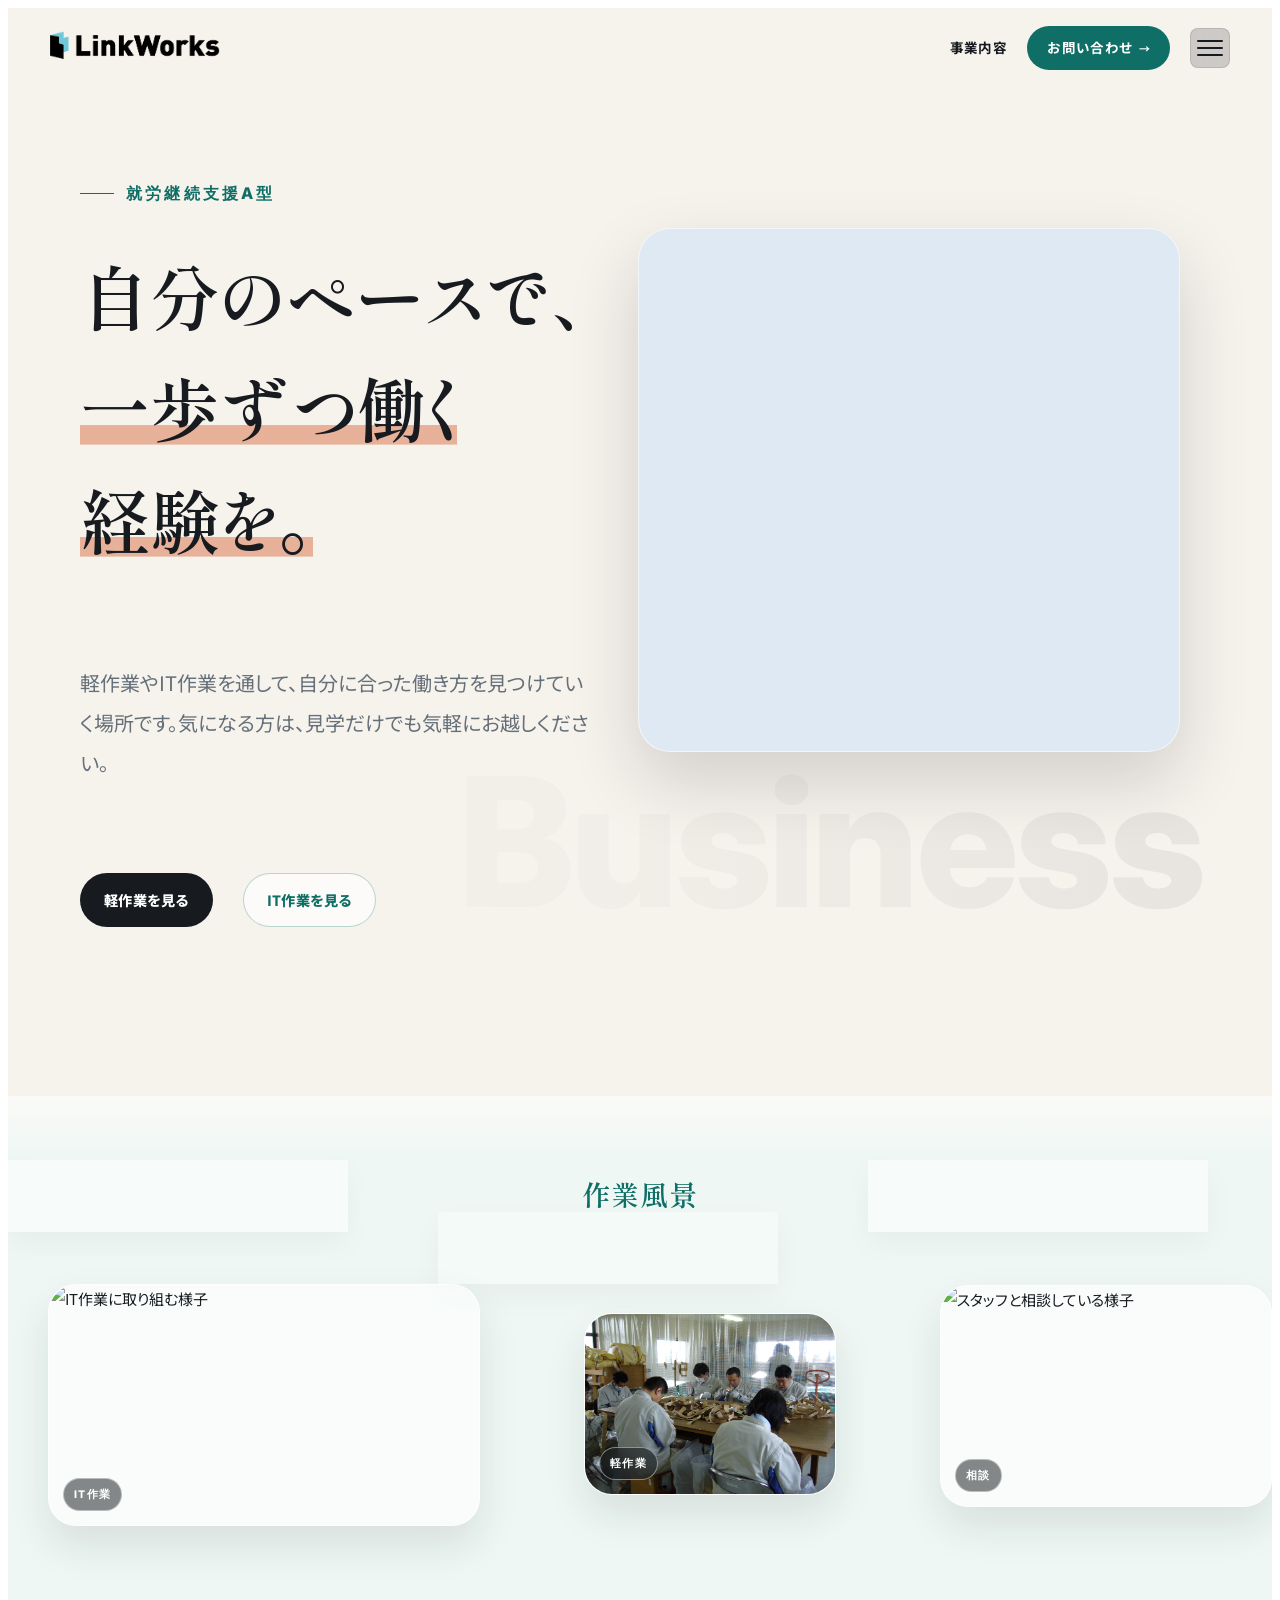
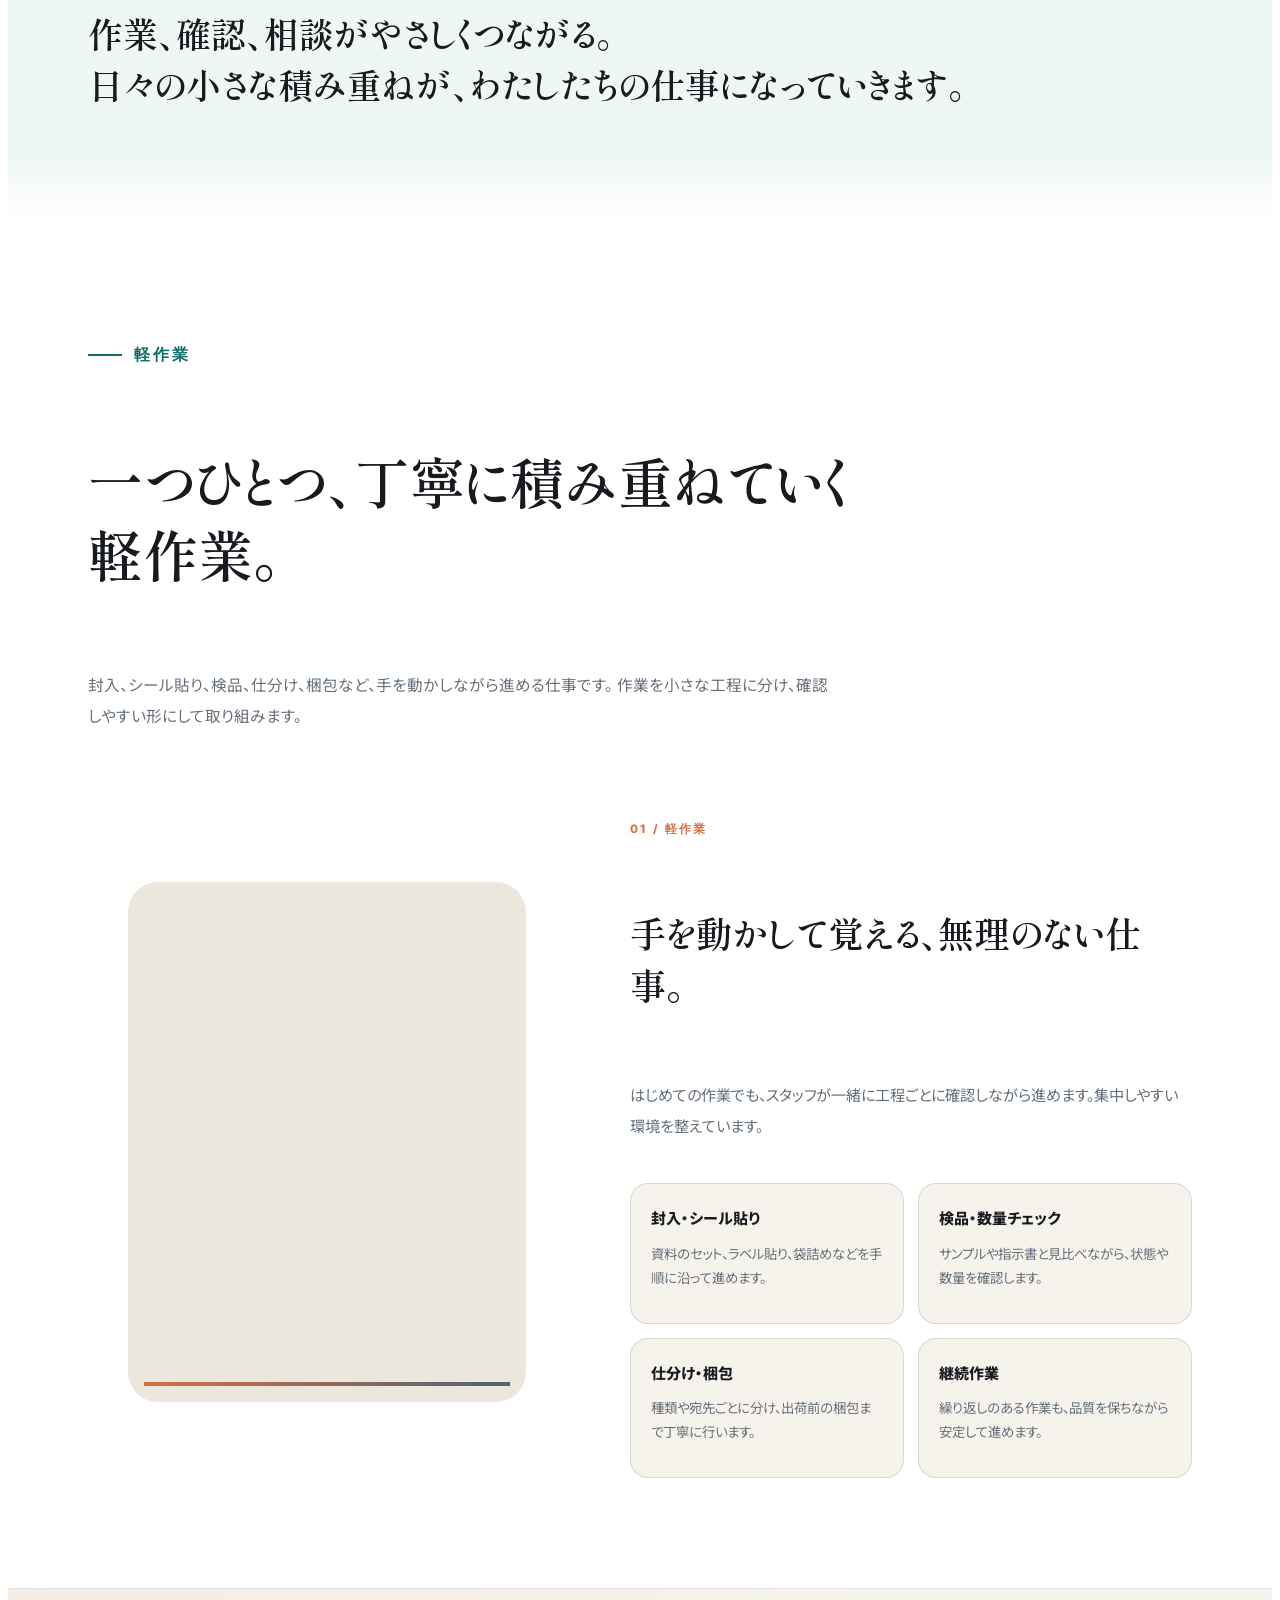
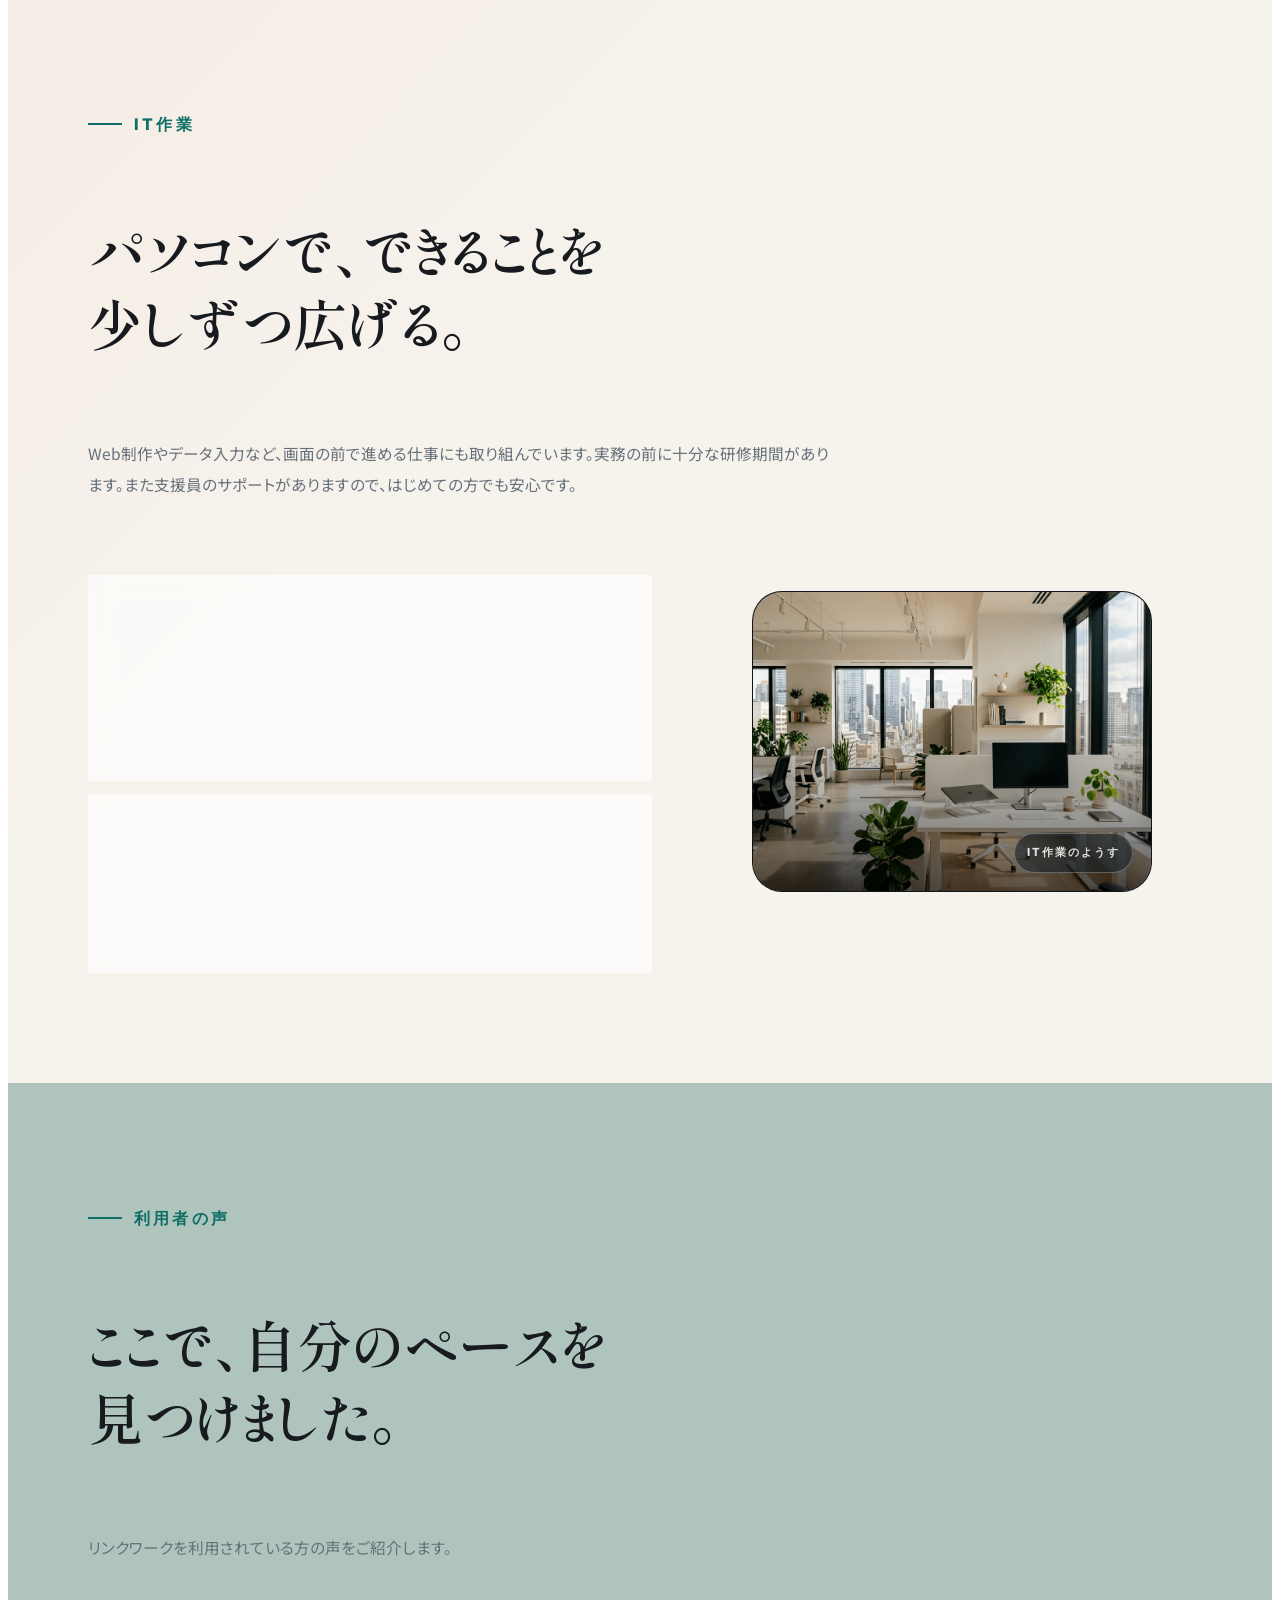
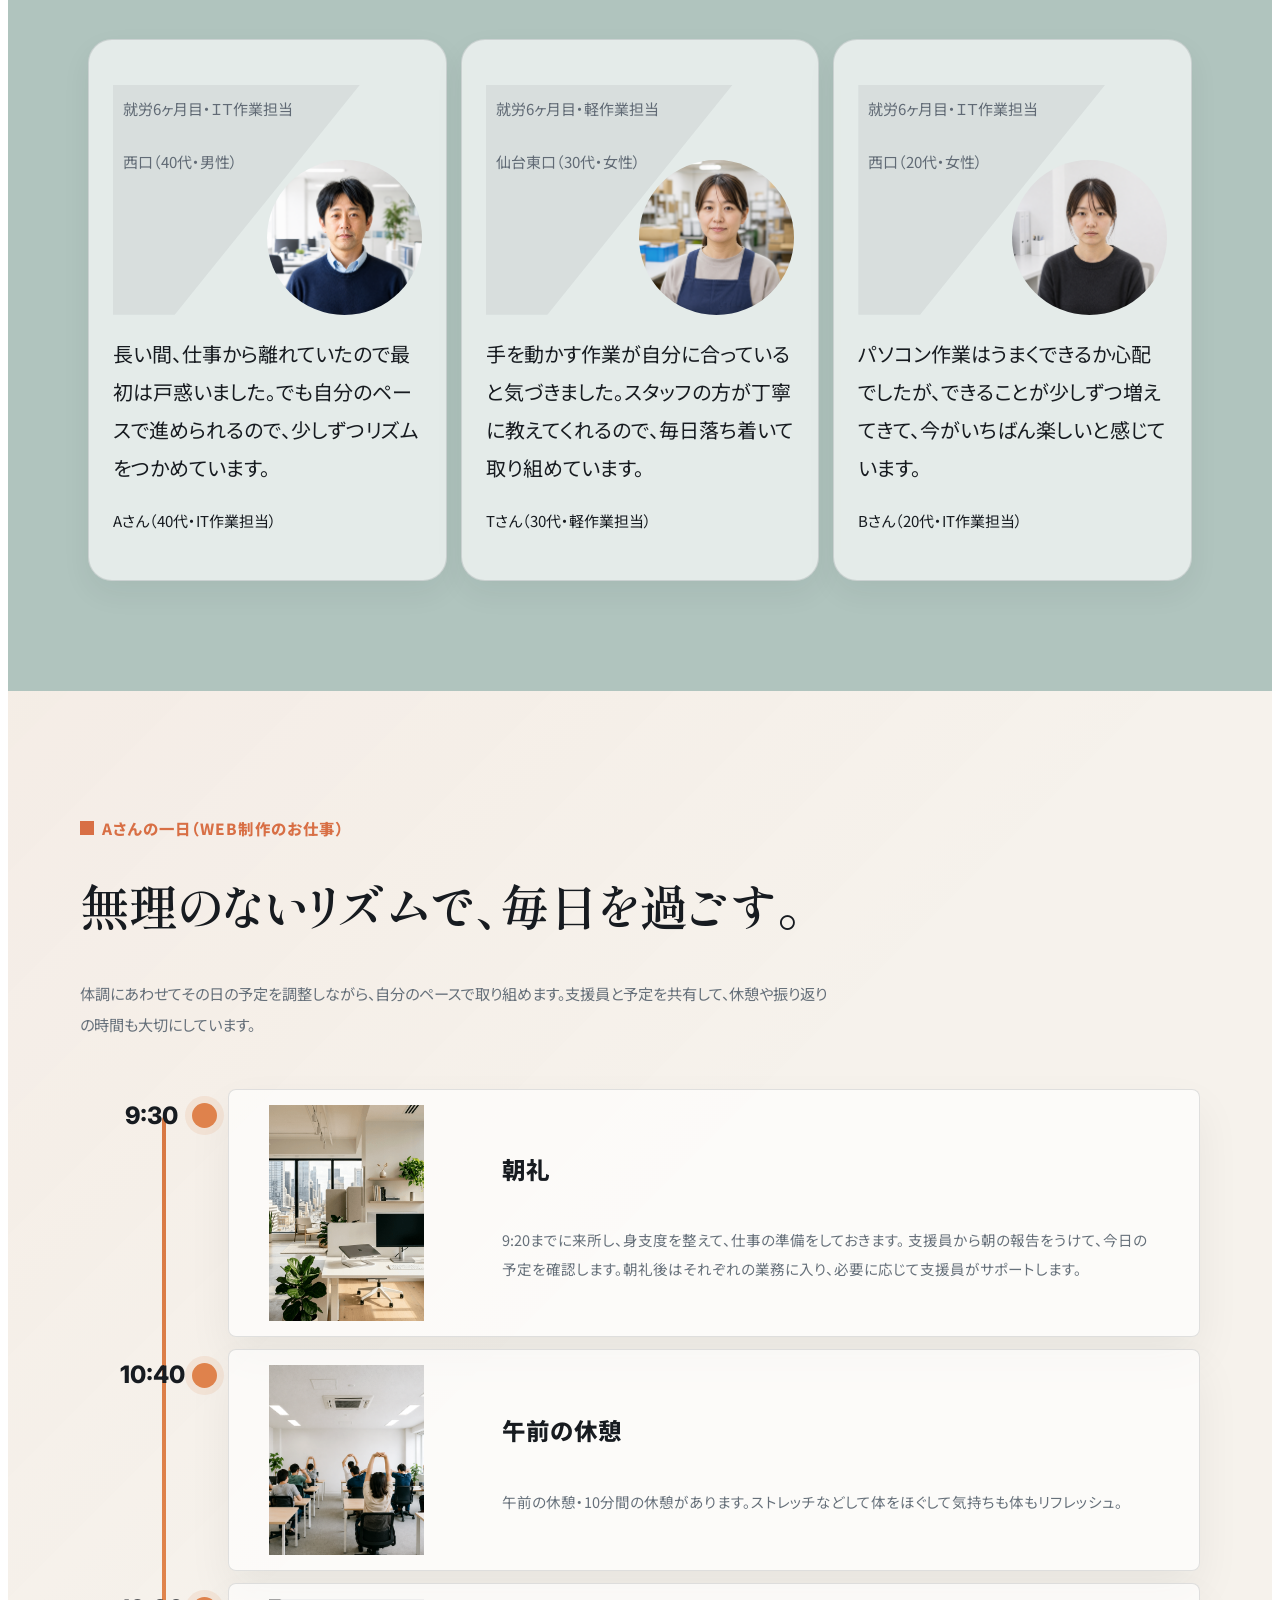
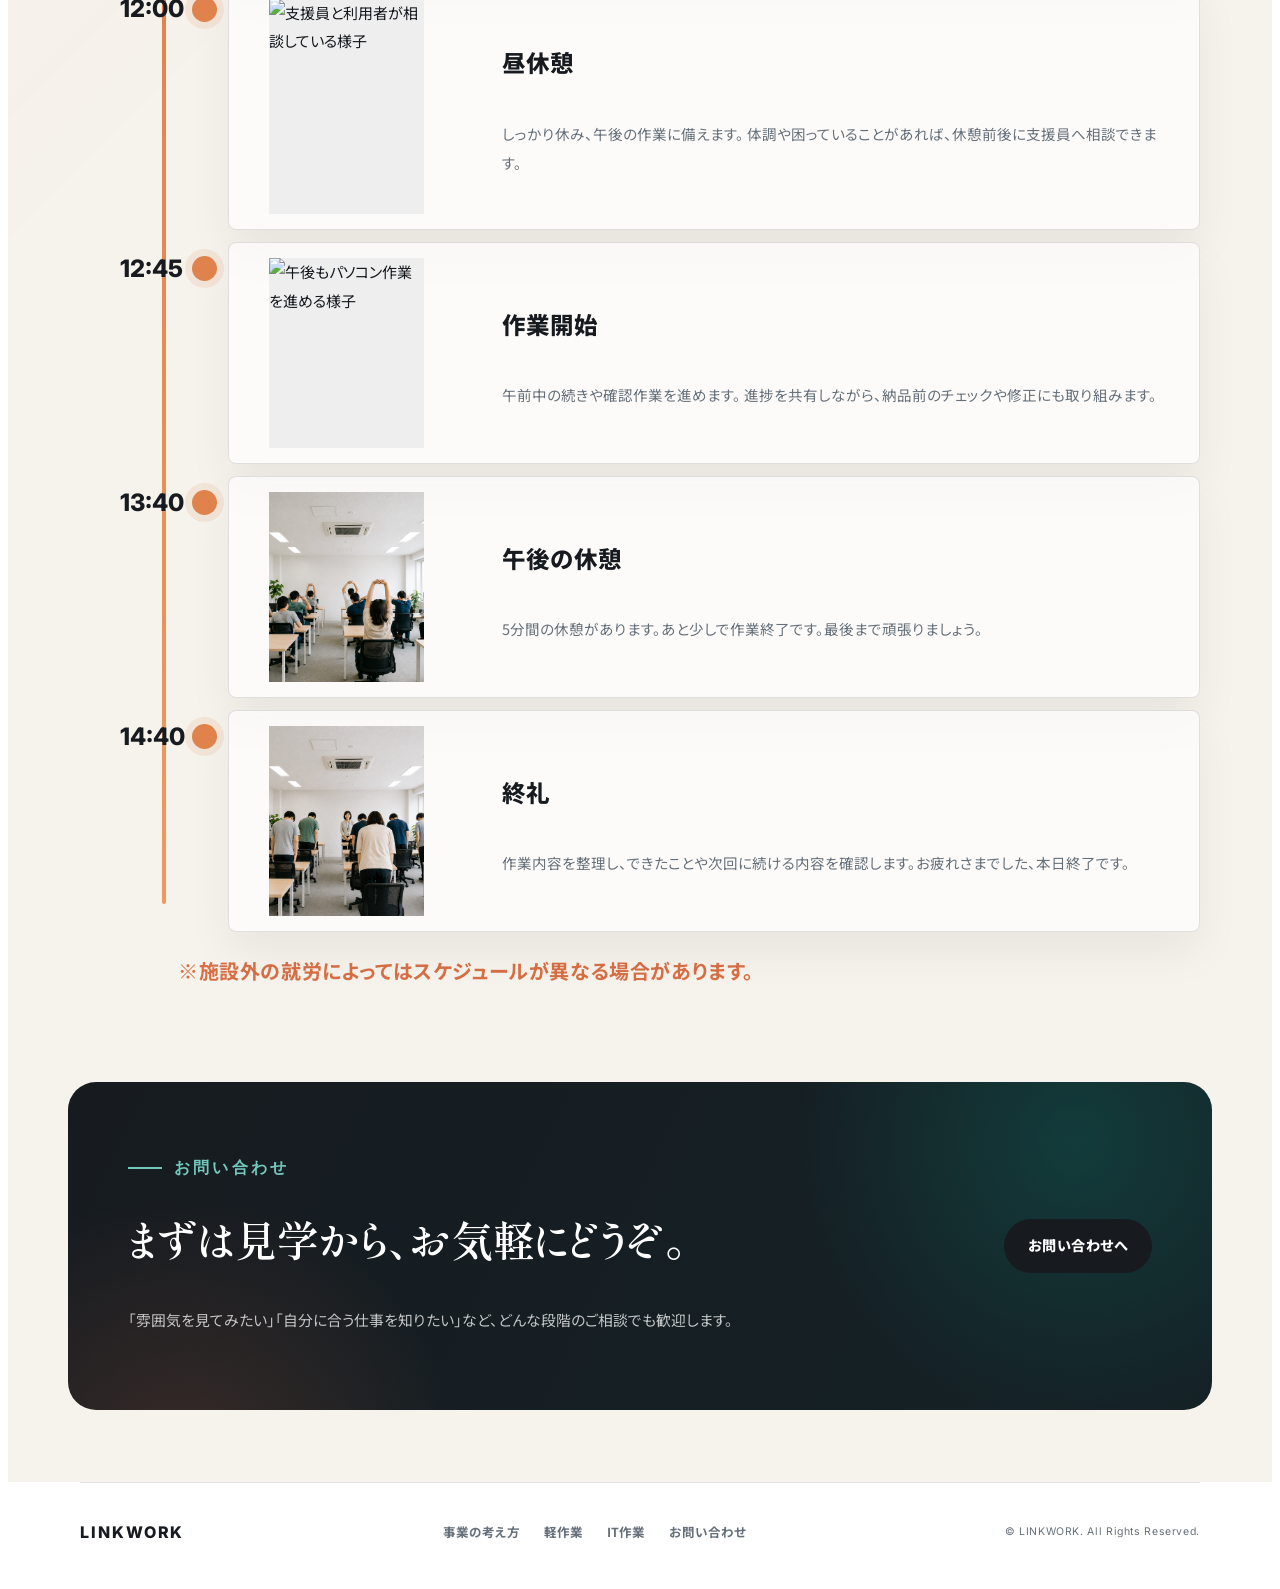
==== business.html @ f97d4bba "update" ====
<!doctype html>
<html lang="ja">
  <head>
    <meta charset="UTF-8" />
    <meta name="viewport" content="width=device-width, initial-scale=1.0" />
    <title>事業内容 | 就労継続支援A型 株式会社リンクワーク</title>
    <meta name="description" content="株式会社リンクワークの事業内容。就労継続支援A型事業所として、軽作業、IT作業、1日の流れをご紹介します。" />
    <link rel="preconnect" href="https://fonts.googleapis.com" />
    <link rel="preconnect" href="https://fonts.gstatic.com" crossorigin />
    <link href="https://fonts.googleapis.com/css2?family=Inter:wght@500;600;700;800&family=Noto+Sans+JP:wght@400;500;700;800&family=Shippori+Mincho:wght@500;600;700&display=swap" rel="stylesheet" />
    <link rel="stylesheet" href="css/reset.css" />
    <link rel="stylesheet" href="css/business.css" />
  </head>
  <body class="home_page">
    <header class="header">
      <div class="header_inner">
        <a href="index.html" class="logo" aria-label="株式会社リンクワーク トップページ">
          <img src="img/ロゴ.png" alt="LinkWorks" />
        </a>
        <div class="header_actions">
          <a href="business.html" class="nav_link nav_menu">事業内容</a>
          <a href="index.html#contact" class="nav_link nav_cta">お問い合わせ</a>
          <button class="hamburger" aria-label="メニューを開く">
            <span></span>
            <span></span>
            <span></span>
          </button>
        </div>
      </div>
    </header>

    <main>
      <!-- ===============================================
       メインビジュアル
       =============================================== -->
      <section class="business_hero">
        <div class="business_hero_inner">
          <p class="section_label section_label_light">就労継続支援A型</p>
          <h1 class="business_hero_title">
            自分のペースで、<br />
            <span class="business_marker">一歩ずつ働く<br />経験を。</span>
          </h1>
          <p class="business_hero_lead">軽作業やIT作業を通して、自分に合った働き方を見つけていく場所です。気になる方は、見学だけでも気軽にお越しください。</p>
          <div class="business_hero_actions">
            <a href="#light-work" class="button button_primary">軽作業を見る</a>
            <a href="#digital-work" class="button button_outline">IT作業を見る</a>
          </div>
          <div class="business_hero_media" aria-hidden="true">
            <img src="img/女性の就労支援員と就労者が相談している(チャットGPT・横並び).png" alt="" />
          </div>
        </div>
      </section>

      <!-- ===============================================
       作業風景（横スクロール）セクション
       =============================================== -->
      <section class="overview_section" id="overview">
        <div class="overview_flow" data-animate>
          <h3 class="overview_flow_title">作業風景</h3>
          <div class="overview_flow_ribbons" aria-hidden="true">
            <span></span>
            <span></span>
            <span></span>
            <span></span>
            <span></span>
            <span></span>
          </div>
          <div class="overview_flow_track">
            <div class="overview_flow_set">
              <figure class="overview_flow_card overview_flow_card_large">
                <img src="img/同じほうこうをむいているIT.png" alt="IT作業に取り組む様子" />
                <figcaption>IT作業</figcaption>
              </figure>
              <figure class="overview_flow_card overview_flow_card_small">
                <img src="img/軽作業風景_1.jpg" alt="軽作業に取り組む様子" />
                <figcaption>軽作業</figcaption>
              </figure>
              <figure class="overview_flow_card overview_flow_card_medium">
                <img src="img/女性の就労支援員と就労者が相談している.png" alt="スタッフと相談している様子" />
                <figcaption>相談</figcaption>
              </figure>
              <figure class="overview_flow_card overview_flow_card_small">
                <img src="img/デスク風景.png" alt="デスクで作業している様子" />
                <figcaption>オフィス</figcaption>
              </figure>
            </div>
            <div class="overview_flow_set" aria-hidden="true">
              <figure class="overview_flow_card overview_flow_card_large">
                <img src="img/同じほうこうをむいているIT.png" alt="" />
                <figcaption>IT作業</figcaption>
              </figure>
              <figure class="overview_flow_card overview_flow_card_small">
                <img src="img/軽作業風景_1.jpg" alt="" />
                <figcaption>軽作業</figcaption>
              </figure>
              <figure class="overview_flow_card overview_flow_card_medium">
                <img src="img/女性の就労支援員と就労者が相談している.png" alt="" />
                <figcaption>相談</figcaption>
              </figure>
              <figure class="overview_flow_card overview_flow_card_small">
                <img src="img/デスク風景.png" alt="" />
                <figcaption>オフィス</figcaption>
              </figure>
            </div>
          </div>
          <p class="overview_flow_message">作業、確認、相談がやさしくつながる。<br />日々の小さな積み重ねが、わたしたちの仕事になっていきます。</p>
        </div>
      </section>

      <!-- ===============================================
       軽作業　動画詳細セクション
       =============================================== -->

      <section class="section service_section service_section_light" id="light-work">
        <div data-animate>
        <div class="section_head">
          <p class="section_label">軽作業</p>
          <h2>一つひとつ、丁寧に積み重ねていく軽作業。</h2>
          <p>封入、シール貼り、検品、仕分け、梱包など、手を動かしながら進める仕事です。 作業を小さな工程に分け、確認しやすい形にして取り組みます。</p>
        </div>

        <div class="service_layout">
          <figure class="service_media">
            <video autoplay muted loop playsinline>
              <source src="img/軽作業風景_2.mp4" type="video/mp4" />
            </video>
          </figure>
          <div class="service_content">
            <p class="service_number">01 / 軽作業</p>
            <h3>手を動かして覚える、無理のない仕事。</h3>
            <p>はじめての作業でも、スタッフが一緒に工程ごとに確認しながら進めます。集中しやすい環境を整えています。</p>
            <div class="task_grid">
              <article>
                <span>封入・シール貼り</span>
                <p>資料のセット、ラベル貼り、袋詰めなどを手順に沿って進めます。</p>
              </article>
              <article>
                <span>検品・数量チェック</span>
                <p>サンプルや指示書と見比べながら、状態や数量を確認します。</p>
              </article>
              <article>
                <span>仕分け・梱包</span>
                <p>種類や宛先ごとに分け、出荷前の梱包まで丁寧に行います。</p>
              </article>
              <article>
                <span>継続作業</span>
                <p>繰り返しのある作業も、品質を保ちながら安定して進めます。</p>
              </article>
            </div>
          </div>
        </div>
        </div>
      </section>
      <!-- ===============================================
       IT作業　動画詳細セクション
       =============================================== -->
      <section class="section service_section service_section_digital" id="digital-work">
        <div data-animate>
        <div class="section_head">
          <p class="section_label">IT作業</p>
          <h2>パソコンで、できることを<br />少しずつ広げる。</h2>
          <p>Web制作やデータ入力など、画面の前で進める仕事にも取り組んでいます。実務の前に十分な研修期間があります。また支援員のサポートがありますので、はじめての方でも安心です。</p>
        </div>

        <div class="digital_layout">
          <figure class="digital_video">
            <video autoplay muted loop playsinline poster="img/トップ画面（ITより）.png">
              <source src="img/オフィスで話あっている動画.mp4" type="video/mp4" />
            </video>
            <figcaption>IT作業のようす</figcaption>
          </figure>

          <div class="digital_services">
            <article>
              <span>01</span>
              <h3>Web・ホームページ関連</h3>
              <p>ホームページの更新、文章や画像の整理、WordPressでの記事投稿など、画面の前で進める作業に取り組みます。</p>
            </article>
            <article>
              <span>02</span>
              <h3>データ入力・整理</h3>
              <p>データの入力やチェック、リストの整理など、こつこつ正確に進める作業を担当します。</p>
            </article>
          </div>
        </div>
        </div>
      </section>

      <!-- ===============================================
      利用者の声 ─ 3カード横並び。clip-path  
       =============================================== -->
      <section class="section voice_section" id="voice">
        <div data-animate>
        <div class="section_head">
          <p class="section_label">利用者の声</p>
          <h2>ここで、自分のペースを<br />見つけました。</h2>
          <p>リンクワークを利用されている方の声をご紹介します。</p>
        </div>

        <div class="voice_grid">
          <!-- カード１ -->
          <article class="voice_card">
            <!-- 上の部分-->
            <div class="voice_photo_container">
              <div class="voice_card_bg"></div>
              <img class="voice_card_img" src="img/利用者の声４０代男性１(背景あり).png" alt="利用者の声 40代男性" />
              <p class="voice_cart_massage">就労6ヶ月目・ＩＴ作業担当</p>
              <p class="voice_cart_massage">西口（40代・男性）</p>
            </div>
            <!-- 下のメッセージ -->
            <div class="voice_card_body">
              <p class="voice_card_comment">長い間、仕事から離れていたので最初は戸惑いました。でも自分のペースで進められるので、少しずつリズムをつかめています。</p>
              <p class="voice_card_name">Aさん（40代・IT作業担当）</p>
            </div>
          </article>
          <!-- カード２ -->
          <article class="voice_card">
            <!-- 上の部分-->
            <div class="voice_photo_container">
              <div class="voice_card_bg"></div>
              <img class="voice_card_img" src="img/利用者の声３０代女性２.png" alt="利用者の声 30代女性" />
              <p class="voice_cart_massage">就労6ヶ月目・軽作業担当</p>
              <p class="voice_cart_massage">仙台東口（30代・女性）</p>
            </div>
            <!-- 下のメッセージ -->
            <div class="voice_card_body">
              <p class="voice_card_comment">手を動かす作業が自分に合っていると気づきました。スタッフの方が丁寧に教えてくれるので、毎日落ち着いて取り組めています。</p>
              <p class="voice_card_name">Tさん（30代・軽作業担当）</p>
            </div>
          </article>
          <!-- カード３ -->
          <article class="voice_card">
            <!-- 上の部分-->
            <div class="voice_photo_container">
              <div class="voice_card_bg"></div>
              <img class="voice_card_img" src="img/利用者の声２０代女性３.png" alt="利用者の声 20代女性" />
              <p class="voice_cart_massage">就労6ヶ月目・ＩＴ作業担当</p>
              <p class="voice_cart_massage">西口（20代・女性）</p>
            </div>
            <!-- 下のメッセージ -->
            <div class="voice_card_body">
              <p class="voice_card_comment">パソコン作業はうまくできるか心配でしたが、できることが少しずつ増えてきて、今がいちばん楽しいと感じています。</p>
              <p class="voice_card_name">Bさん（20代・IT作業担当）</p>
            </div>
          </article>
        </div>
        </div>
      </section>
      <!-- ===============================================
       一日の流れ
       =============================================== -->
      <section class="daily_section" id="daily">
        <div class="daily_inner" data-animate>
          <div class="daily_head">
            <p class="daily_head_case">Aさんの一日（WEB制作のお仕事）</p>
            <h2>無理のないリズムで、毎日を過ごす。</h2>
            <p>体調にあわせてその日の予定を調整しながら、自分のペースで取り組めます。支援員と予定を共有して、休憩や振り返りの時間も大切にしています。</p>
          </div>

          <ol class="daily_timeline" aria-label="WEB制作業務の一日の流れ">
            <li class="daily_item">
              <time datetime="09:30">9:30</time>
              <article class="daily_card daily_card_arrival">
                <figure class="daily_card_media">
                  <img src="img/トップ画面（ITより）.png" alt="出勤後に利用するオフィスの様子" />
                </figure>
                <div class="daily_card_body">
                  <h3>朝礼</h3>
                  <p>9:20までに来所し、身支度を整えて、仕事の準備をしておきます。 支援員から朝の報告をうけて、今日の予定を確認します。朝礼後はそれぞれの業務に入り、必要に応じて支援員がサポートします。</p>
                </div>
              </article>
            </li>
            <li class="daily_item">
              <time datetime="10:40">10:40</time>
              <article class="daily_card daily_card_work">
                <figure class="daily_card_media">
                  <img src="img/同じ方向をむいて作業している（席がまばら・一斉にストレッチ）.png" alt="パソコンを使って作業している様子" />
                </figure>
                <div class="daily_card_body">
                  <h3>午前の休憩</h3>
                  <p>午前の休憩・10分間の休憩があります。ストレッチなどして体をほぐして気持ちも体もリフレッシュ。</p>
                </div>
              </article>
            </li>
            <li class="daily_item">
              <time datetime="12:00">12:00</time>
              <article class="daily_card daily_card_break">
                <figure class="daily_card_media">
                  <img src="img/女性の就労支援員と就労者が相談している(チャットGPT・横並び).png" alt="支援員と利用者が相談している様子" />
                </figure>
                <div class="daily_card_body">
                  <h3>昼休憩</h3>
                  <p>しっかり休み、午後の作業に備えます。 体調や困っていることがあれば、休憩前後に支援員へ相談できます。</p>
                </div>
              </article>
            </li>
            <li class="daily_item">
              <time datetime="12:45">12:45</time>
              <article class="daily_card daily_card_afternoon">
                <figure class="daily_card_media">
                  <img src="img/IT作業風景.png" alt="午後もパソコン作業を進める様子" />
                </figure>
                <div class="daily_card_body">
                  <h3>作業開始</h3>
                  <p>午前中の続きや確認作業を進めます。 進捗を共有しながら、納品前のチェックや修正にも取り組みます。</p>
                </div>
              </article>
            </li>
            <li class="daily_item">
              <time datetime="13:40">13:40</time>
              <article class="daily_card daily_card_review">
                <figure class="daily_card_media">
                  <img src="img/同じ方向をむいて作業している（席がまばら・一斉にストレッチ）.png" alt="一日の作業を振り返っている様子" />
                </figure>
                <div class="daily_card_body">
                  <h3>午後の休憩</h3>
                  <p>5分間の休憩があります。あと少しで作業終了です。最後まで頑張りましょう。</p>
                </div>
              </article>
            </li>
            <li class="daily_item">
              <time datetime="14:40">14:40</time>
              <article class="daily_card daily_card_review">
                <figure class="daily_card_media">
                  <img src="img/同じ方向をむいて作業している（席がまばら・一斉にお辞儀）.png" alt="一日の作業を振り返っている様子" />
                </figure>
                <div class="daily_card_body">
                  <h3>終礼</h3>
                  <p>作業内容を整理し、できたことや次回に続ける内容を確認します。お疲れさまでした、本日終了です。</p>
                </div>
              </article>
            </li>
          </ol>
        </div>
        <div class="daily_message">
          <p>※施設外の就労によってはスケジュールが異なる場合があります。</p>
        </div>
      </section>

      <!-- ===============================================
       CTAセクション
       =============================================== -->
      <section class="cta_section">
        <div class="cta_inner" data-animate>
          <div>
            <p class="section_label section_label_light">お問い合わせ</p>
            <h2>まずは見学から、お気軽にどうぞ。</h2>
            <p>「雰囲気を見てみたい」「自分に合う仕事を知りたい」など、どんな段階のご相談でも歓迎します。</p>
          </div>
          <a class="button button_primary" href="index.html#contact">お問い合わせへ</a>
        </div>
      </section>
    </main>

    <footer class="site_footer">
      <a class="footer_logo" href="index.html">LINKWORK</a>
      <nav class="footer_nav" aria-label="フッターナビゲーション">
        <a href="#overview">事業の考え方</a>
        <a href="#light-work">軽作業</a>
        <a href="#digital-work">IT作業</a>
        <a href="index.html#contact">お問い合わせ</a>
      </nav>
      <small>&copy; LINKWORK. All Rights Reserved.</small>
    </footer>

    <script>
      (function () {
        const header = document.querySelector("[data-header]");
        const updateHeader = () => {
          if (!header) return;
          header.classList.toggle("is_scrolled", window.scrollY > 40);
        };
        updateHeader();
        window.addEventListener("scroll", updateHeader, { passive: true });

        const targets = document.querySelectorAll("[data-animate]");
        if (!("IntersectionObserver" in window)) {
          targets.forEach((target) => target.classList.add("is_visible"));
          return;
        }

        const observer = new IntersectionObserver(
          (entries) => {
            entries.forEach((entry) => {
              if (entry.isIntersecting) {
                entry.target.classList.add("is_visible");
                observer.unobserve(entry.target);
              }
            });
          },
          { threshold: 0.14, rootMargin: "0px 0px -8% 0px" },
        );
        targets.forEach((target) => observer.observe(target));
      })();
    </script>
  </body>
</html>
---- css/business.css ----
/* ┌─────────────────────────────────────────┐
   │ 変数                                    │
   └─────────────────────────────────────────┘ */
:root {
  --ink: #171b20;
  --muted: #66707a;
  --paper: #f6f2ec;
  --line: rgba(23, 27, 32, 0.12);
  --green: #0f6f66;
  --copper: #d86f45;
  --blue: #4d6475;
  --soft-green: #eef7f4;
  --font-title: "Shippori Mincho", serif;
  --font-en: "Inter", sans-serif;
  --container: 112rem;
  --gutter: 6rem;
  --ease: cubic-bezier(0.22, 1, 0.36, 1);
}

/* ┌─────────────────────────────────────────┐
   │ ベース                                   │
   └─────────────────────────────────────────┘ */
html {
  font-size: calc(10 / 1280 * 100vw); /* 1280px時に1rem=10px。画面幅に比例して伸びる */
  scroll-behavior: smooth;
}

body {
  min-width: 320px;
  overflow-x: hidden;
  color: var(--ink);
  font-family: "Noto Sans JP", sans-serif;
  font-size: 1.5rem;
  font-feature-settings: "palt";
  line-height: 1.9;
  -webkit-font-smoothing: antialiased;
  text-rendering: optimizeLegibility;
}

img,
video {
  display: block;
  width: 100%;
  height: 100%;
  object-fit: cover;
}

a {
  color: inherit;
  text-decoration: none;
}

em {
  font-style: normal;
}

/* ┌─────────────────────────────────────────┐
   │ ヘッダー                                 │
   └─────────────────────────────────────────┘ */

.header {
  position: fixed;
  top: 0;
  left: 0;
  width: 100%;
  z-index: 100;
  border-bottom: 1px solid var(--line);
  background: var(--bg, #fafaf7);
  backdrop-filter: blur(12px);
}

.header_inner {
  max-width: 118rem;
  margin: 0 auto;
  padding: 1.2rem 2rem;
  min-height: 7.2rem;
  display: flex;
  align-items: center;
  justify-content: space-between;
}

.logo {
  display: inline-flex;
  align-items: center;
  width: 17rem;
  min-width: 0;
}

.logo img {
  width: 100%;
  height: auto;
  object-fit: contain;
}

.header_actions {
  display: flex;
  align-items: center;
  gap: 2rem;
}

.nav_link {
  font-size: 1.35rem;
  color: var(--muted);
  transition: color 0.3s;
  letter-spacing: 0.03em;
}

.nav_link:hover {
  color: var(--ink);
}

/* 初期状態は透明（ヒーロー画像と一体化） */
.home_page .header {
  border-bottom: none;
  background: transparent;
  backdrop-filter: none;
  transition:
    background 0.3s ease,
    backdrop-filter 0.3s ease,
    box-shadow 0.3s ease;
}

/* スクロール後に帯を表示 */
.home_page .header.header_scrolled {
  background: rgba(250, 250, 247, 0.92);
  backdrop-filter: blur(12px);
  border-bottom: 1px solid var(--line);
}

/* 透明時はナビ文字を白に */
.home_page .nav_link {
  color: rgba(255, 255, 255, 0.9);
}

.home_page .nav_link:hover {
  color: #fff;
}

/* 「事業内容」は白背景でも目立つよう黒・太字 */
.home_page .nav_menu {
  color: var(--ink);
  font-weight: bold;
}

.nav_cta {
  display: inline-flex;
  align-items: center;
  gap: 0.6rem;
  padding: 0.9rem 2rem;
  border-radius: 50px;
  background: var(--green);
  color: #fff !important;
  font-size: 1.35rem;
  font-weight: 700;
  letter-spacing: 0.03em;
  transition:
    background 0.3s ease,
    transform 0.2s ease;
}

.nav_cta::after {
  content: "→";
  font-size: 1.1rem;
}

.nav_cta:hover {
  background: color-mix(in srgb, var(--green), black 15%);
  transform: translateY(-1px);
}

.hamburger {
  display: flex;
  flex-direction: column;
  justify-content: center;
  gap: 5px;
  width: 4rem;
  height: 4rem;
  background: rgba(23, 27, 32, 0.18);
  backdrop-filter: blur(8px);
  border: 1px solid var(--line);
  border-radius: 8px;
  cursor: pointer;
  padding: 0.6rem;
  transition: background 0.3s;
}

.hamburger:hover {
  background: rgba(23, 27, 32, 0.28);
}

.hamburger span {
  display: block;
  width: 100%;
  height: 2px;
  background: var(--ink);
  border-radius: 2px;
  transition: 0.3s;
}

/* ┌─────────────────────────────────────────┐
   │ 共通パーツ                               │
   └─────────────────────────────────────────┘ */

/* 「軽作業」「IT作業」などのセクション名ラベル */
.section_label {
  display: inline-flex;
  align-items: center;
  gap: 1.2rem;
  color: var(--green);
  font-family: var(--font-en);
  font-size: 1.6rem;
  font-weight: 800;
  letter-spacing: 0.2em;
  line-height: 1.2;
  text-transform: uppercase;
}

.section_label::before {
  content: "";
  width: 3.4rem;
  height: 1.5px;
  background: currentColor;
}

/* 各コンテンツセクション共通の余白 */
.section {
  padding: 11rem max(var(--gutter), calc((100vw - var(--container)) / 2));
}

/* セクション上部のラベル＋見出し＋本文のエリア */
.section_head {
  display: grid;
  gap: 1.8rem;
  margin-bottom: 6rem;
}

.section_head h2 {
  max-width: 76rem;
  color: var(--ink);
  font-family: var(--font-title);
  font-size: 5.5rem;
  font-weight: 600;
  letter-spacing: 0;
  line-height: 1.32;
}

.section_head p:not(.section_label) {
  max-width: 75rem;
  color: var(--muted);
  font-size: 1.56rem;
  line-height: 2;
}

/* ボタン共通 */
.button {
  display: inline-flex;
  align-items: center;
  justify-content: center;
  min-height: 5.2rem;
  border: 1px solid transparent;
  border-radius: 999px;
  padding: 0 2.3rem;
  font-size: 1.42rem;
  font-weight: 800;
  letter-spacing: 0.03em;
  line-height: 1.2;
  transition: all 0.24s var(--ease);
}

.button:hover {
  transform: translateY(-2px);
}

.button_primary {
  background: var(--ink);
  color: #fff;
}

.button_primary:hover {
  background: var(--green);
  color: #fff;
}

.button_outline {
  border-color: rgba(15, 111, 102, 0.28);
  background: rgba(255, 255, 255, 0.66);
  color: var(--green);
  backdrop-filter: blur(12px);
}

.button_outline:hover {
  border-color: var(--green);
  background: var(--soft-green);
}

/* ┌─────────────────────────────────────────┐
   │ ヘッダー                                 │
   └─────────────────────────────────────────┘ */
.site_header {
  position: fixed;
  top: 0;
  left: 0;
  z-index: 50;
  display: grid;
  grid-template-columns: auto 1fr auto;
  align-items: center;
  gap: 3rem;
  width: 100%;
  min-height: 7.4rem;
  padding: 0 var(--gutter);
  border-bottom: 1px solid rgba(23, 27, 32, 0.06);
  background: rgba(246, 242, 236, 0.72);
  color: var(--ink);
  backdrop-filter: blur(14px);
  transition: all 0.3s var(--ease);
}

.site_header.is_scrolled {
  background: rgba(246, 242, 236, 0.88);
  box-shadow: 0 1.2rem 3rem rgba(23, 32, 39, 0.06);
  backdrop-filter: blur(16px);
}

.site_logo {
  display: inline-flex;
  align-items: center;
  width: 17rem;
  min-width: 0;
}

.site_logo img {
  width: 100%;
  height: auto;
  object-fit: contain;
}

.site_nav {
  display: flex;
  justify-content: center;
  gap: 3.2rem;
  color: #2a2f36;
  font-size: 1.3rem;
  font-weight: 700;
  letter-spacing: 0.04em;
}

.site_header.is_scrolled .site_nav {
  color: var(--muted);
}

.site_nav a {
  position: relative;
  padding: 0.6rem 0;
  transition: color 0.2s var(--ease);
}

/* ホバー時に下線がスライドして伸びる */
.site_nav a::after {
  content: "";
  position: absolute;
  right: 0;
  bottom: 0;
  left: 0;
  height: 1px;
  background: currentColor;
  transform: scaleX(0);
  transform-origin: left;
  transition: transform 0.24s var(--ease);
}

.site_nav a:hover {
  color: var(--green);
}

.site_nav a:hover::after {
  transform: scaleX(1);
}

.header_contact {
  display: inline-flex;
  align-items: center;
  justify-content: center;
  min-height: 4.4rem;
  border: 1px solid rgba(23, 27, 32, 0.88);
  border-radius: 999px;
  background: rgba(23, 27, 32, 0.88);
  padding: 0 2.4rem;
  color: #fff;
  font-size: 1.3rem;
  font-weight: 800;
  letter-spacing: 0.04em;
  transition: all 0.24s var(--ease);
}

.header_contact:hover {
  border-color: var(--green);
  background: var(--green);
  color: #fff;
  transform: translateY(-1px);
}

/* ┌─────────────────────────────────────────┐
   │ ヒーロー                                 │
   └─────────────────────────────────────────┘ */
.business_hero {
  position: relative;
  min-height: 92svh;
  padding: 16rem 0 10rem;
  overflow: hidden;
  background: var(--paper);
}

/* 写真に左からフェードをかけてテキストを読みやすくするグラデ */
.business_hero::after {
  content: "";
  position: absolute;
  inset: 0;
  z-index: 1;
  background: linear-gradient(90deg, rgba(246, 242, 236, 0.96) 0%, rgba(246, 242, 236, 0.74) 48%, rgba(246, 242, 236, 0.12) 100%);
  pointer-events: none;
}

/* 右下の薄い "Business" 文字装飾 */
.business_hero::before {
  content: "Business";
  position: absolute;
  right: 7rem;
  bottom: 18rem;
  z-index: 1;
  color: rgba(23, 27, 32, 0.08);
  font-family: var(--font-en);
  font-size: 18rem;
  font-weight: 800;
  letter-spacing: -0.02em;
  line-height: 0.82;
  pointer-events: none;
}

/* 右側の写真エリア。ぼかしから現れるアニメーション付き */
.business_hero_media {
  position: absolute;
  top: 6rem;
  right: 2rem;
  z-index: 0;
  width: min(54rem, 44vw);
  height: min(58rem, 58vh);
  overflow: hidden;
  border-radius: 3.2rem;
  background: #dfe9f3;
  border: 1px solid rgba(255, 255, 255, 0.62);
  box-shadow: 0 3rem 7rem rgba(23, 27, 32, 0.16);
  --hero-media-opacity: 1;
  opacity: 0;
  filter: blur(14px);
  animation: hero-media-in 3s 0.2s var(--ease) forwards;
}

.business_hero_media img {
  object-position: center 38%;
  filter: saturate(1.03) contrast(1.06) brightness(0.98);
  transform: scale(1.05);
  animation: hero-image-drift 12s 1.2s ease-in-out infinite alternate; /* ゆっくり動く */
}

.business_hero_inner {
  position: relative;
  z-index: 2;
  display: grid;
  align-content: center;
  max-width: var(--container);
  min-height: calc(88svh - 33rem);
  margin: 0 auto;
}

.business_hero_title {
  position: relative;
  max-width: 78rem;
  margin-top: 2rem;
  color: var(--ink);
  font-family: var(--font-title);
  font-size: 7rem;
  font-weight: 600;
  letter-spacing: 0;
  line-height: 1.6;
}

/* テキストにオレンジのマーカー線が左から伸びるアニメーション */
.business_marker {
  display: inline;
  font-style: normal;
  background-image: linear-gradient(to right, rgba(216, 111, 69, 0.5), rgba(216, 111, 69, 0.5));
  background-repeat: no-repeat;
  background-size: 0% 0.28em;
  background-position: left 84%;
  animation: business_marker-draw 0.9s 1.1s var(--ease) forwards;
}

@keyframes business_marker-draw {
  to {
    background-size: 100% 0.28em;
  }
}

.business_hero_lead {
  width: 100%;
  max-width: 51rem;
  margin-top: 3rem;
  color: var(--muted);
  font-size: 2rem;
  line-height: 2;
}

.business_hero_actions {
  display: flex;
  flex-wrap: wrap;
  gap: 3rem;
  margin-top: 7rem;
}

/* ヒーロー内のテキスト群は順番にフェードインして上から下へ流れる */
.business_hero .section_label,
.business_hero h1,
.business_hero_lead,
.business_hero_actions {
  opacity: 0;
  transform: translate3d(0, 2rem, 0);
  animation: hero-copy-in 0.82s var(--ease) forwards;
}

.business_hero .section_label {
  animation-delay: 0.16s;
}
.business_hero h1 {
  animation-delay: 0.3s;
}
.business_hero_lead {
  animation-delay: 0.5s;
}
.business_hero_actions {
  animation-delay: 0.7s;
}

@keyframes hero-copy-in {
  to {
    opacity: 1;
    transform: translate3d(0, 0, 0);
  }
}

@keyframes hero-media-in {
  to {
    opacity: var(--hero-media-opacity);
    filter: blur(0);
  }
}

@keyframes hero-image-drift {
  from {
    transform: scale(1.05) translate3d(0, 0, 0);
  }
  to {
    transform: scale(1.1) translate3d(-1.4rem, 0.8rem, 0);
  }
}

/* ┌─────────────────────────────────────────┐
   │ 作業風景（横スクロールギャラリー）          │
   └─────────────────────────────────────────┘ */
.overview_section {
  margin: 0 auto;
  padding: 4rem 0 7rem;
  background: linear-gradient(
    to bottom,
    #fafaf7 0,
    var(--soft-green) 6rem,
    var(--soft-green) calc(100% - 6rem),
    #fff 100%
  );
}

.overview_flow {
  position: relative;
  background: transparent;
  overflow: hidden;
  padding: 3.2rem 0 4rem;
}

.overview_flow_title {
  position: relative;
  z-index: 1;
  margin: 0 0 2.4rem;
  text-align: center;
  font-family: var(--font-title);
  font-size: 2.8rem;
  font-weight: 600;
  color: var(--green);
  letter-spacing: 0.04em;
}

/* 背景を流れる半透明の横長リボン装飾 */
.overview_flow_ribbons {
  position: absolute;
  top: 2.4rem;
  left: 0;
  z-index: 0;
  display: flex;
  gap: 9rem;
  width: max-content;
  animation: flow-ribbons 18s linear infinite;
  will-change: transform;
  pointer-events: none;
}

.overview_flow_ribbons span {
  display: block;
  width: 34rem;
  height: 7.2rem;
  background: rgba(255, 255, 255, 0.5);
  box-shadow: 0 1.2rem 3rem rgba(23, 27, 32, 0.04);
}

.overview_flow_ribbons span:nth-child(even) {
  transform: translateY(5.2rem);
  background: rgba(255, 255, 255, 0.34);
}

/* 写真カードが左に流れ続けるトラック */
.overview_flow_track {
  position: relative;
  z-index: 1;
  display: flex;
  align-items: flex-start;
  width: max-content;
  gap: 2.4rem;
  padding: 2.4rem 0 1.4rem;
  animation: flow-gallery 22s linear infinite;
  will-change: transform;
}

.overview_flow_set {
  display: flex;
  align-items: flex-start;
  gap: 2.4rem;
  padding-right: 2.4rem;
}

.overview_flow_card {
  position: relative;
  flex: 0 0 auto;
  overflow: hidden;
  border: 1px solid rgba(255, 255, 255, 0.66);
  border-radius: 2.8rem;
  background: rgba(255, 255, 255, 0.62);
  box-shadow: 0 2rem 4rem rgba(23, 27, 32, 0.1);
}

.overview_flow_card_large {
  width: 43rem;
  height: 24rem;
}
.overview_flow_card_medium {
  width: 33rem;
  height: 22rem;
}
.overview_flow_card_small {
  width: 25rem;
  height: 18rem;
}

/* カードを高さ方向にずらして奥行き感を出す */
.overview_flow_card:nth-child(2) {
  margin-top: 4.4rem;
}
.overview_flow_card:nth-child(3) {
  margin-top: 1.6rem;
}
.overview_flow_card:nth-child(4) {
  margin-top: 5.4rem;
}

.overview_flow_card img {
  filter: saturate(0.94) brightness(1.04);
}

.overview_flow_card figcaption {
  position: absolute;
  left: 1.4rem;
  bottom: 1.4rem;
  border: 1px solid rgba(255, 255, 255, 0.44);
  border-radius: 999px;
  background: rgba(23, 27, 32, 0.52);
  padding: 0.55rem 1rem;
  color: #fff;
  font-family: var(--font-en);
  font-size: 1.05rem;
  font-weight: 800;
  letter-spacing: 0.12em;
  backdrop-filter: blur(10px);
}

.overview_flow_message {
  position: relative;
  z-index: 2;
  margin: 5.2rem 0 0;
  padding: 0 8rem;
  color: var(--ink);
  font-family: var(--font-title);
  font-size: 3.5rem;
  font-weight: 600;
  line-height: 1.46;
  letter-spacing: 0;
}

@keyframes flow-ribbons {
  from {
    transform: translate3d(0, 0, 0);
  }
  to {
    transform: translate3d(-34rem, 0, 0);
  }
}

@keyframes flow-gallery {
  from {
    transform: translate3d(0, 0, 0);
  }
  to {
    transform: translate3d(-50%, 0, 0);
  }
}

/* ┌─────────────────────────────────────────┐
   │ 軽作業セクション                          │
   └─────────────────────────────────────────┘ */
.service_section_light {
  border-bottom: 1px solid var(--line);
  background: #fff;
}

.service_layout {
  display: grid;
  grid-template-columns: minmax(0, 0.92fr) minmax(0, 1.08fr);
  gap: 6.4rem;
  align-items: center;
}

/* widthがないのは、親のグリッドと同じサイズなので省略 */
.service_media {
  position: relative;
  min-height: 52rem;
  overflow: hidden;
  border-radius: 3rem;
  background: #ece7dc;
}

/* 写真下部のグラデーション装飾ライン */
.service_media::after {
  content: "";
  position: absolute;
  right: 1.6rem;
  bottom: 1.6rem;
  left: 1.6rem;
  height: 4px;
  background: linear-gradient(90deg, var(--copper), var(--blue));
}

.service_media video {
  position: absolute;
  inset: 0; /* top/right/bottom/left を全部0にする省略形 */
  width: 100%;
  height: 100%;
  object-fit: cover;
}

.service_content {
  display: grid;
  gap: 1.8rem;
}

.service_number {
  color: var(--copper);
  font-family: var(--font-en);
  font-size: 1.16rem;
  font-weight: 800;
  letter-spacing: 0.18em;
  text-transform: uppercase;
}

.service_content h3 {
  color: var(--ink);
  font-family: var(--font-title);
  font-size: 3.6rem;
  font-weight: 600;
  line-height: 1.45;
}

.service_content > p:not(.service_number) {
  color: var(--muted);
  font-size: 1.52rem;
  line-height: 2;
}

/* 作業項目（封入・検品など）の2カラムグリッド */
.task_grid {
  display: grid;
  grid-template-columns: repeat(2, minmax(0, 1fr));
  gap: 1.4rem;
  margin-top: 1rem;
}

.task_grid article {
  border: 1px solid var(--line);
  border-radius: 1.8rem;
  background: var(--paper);
  padding: 2rem;
}

.task_grid span {
  color: var(--ink);
  font-size: 1.5rem;
  font-weight: 800;
  line-height: 1.45;
}

.task_grid p {
  margin-top: 0.8rem;
  color: var(--muted);
  font-size: 1.34rem;
  line-height: 1.8;
}

/* ┌─────────────────────────────────────────┐
   │ IT作業セクション                          │
   └─────────────────────────────────────────┘ */
.service_section_digital {
  background: linear-gradient(135deg, rgba(216, 111, 69, 0.04) 0%, transparent 38%), var(--paper);
  color: var(--ink);
}

.digital_layout {
  display: grid;
  grid-template-columns: minmax(0, 1.08fr) minmax(0, 0.92fr);
  gap: 6rem;
  align-items: start;
}

/* 動画は右カラムに配置 */
.digital_video {
  grid-column: 2;
  grid-row: 1;
  position: relative;
  aspect-ratio: 4 / 3;
  overflow: hidden;
  border: 1px solid var(--line);
  border-radius: 3rem;
  background: #101418;
}

.digital_video::after {
  content: "";
  position: absolute;
  inset: 0;
  background: linear-gradient(180deg, transparent 42%, rgba(0, 0, 0, 0.64));
  pointer-events: none;
}

.digital_video figcaption {
  position: absolute;
  right: 1.8rem;
  bottom: 1.8rem;
  z-index: 1;
  border: 1px solid rgba(255, 255, 255, 0.26);
  border-radius: 999px;
  background: rgba(24, 34, 41, 0.62);
  padding: 0.8rem 1.2rem;
  color: rgba(255, 255, 255, 0.86);
  font-family: var(--font-en);
  font-size: 1.12rem;
  font-weight: 800;
  letter-spacing: 0.18em;
}

/* サービス説明カードは左カラムに配置 */
.digital_services {
  grid-column: 1;
  grid-row: 1;
  display: grid;
  gap: 1.4rem;
  align-content: start;
}

.digital_services article {
  border: 1px solid var(--line);
  border-radius: 2.2rem;
  background: rgba(255, 255, 255, 0.66);
  padding: 2.4rem;
  backdrop-filter: blur(12px);
  transition: all 0.24s var(--ease);
}

.digital_services article:hover {
  border-color: rgba(15, 111, 102, 0.32);
  background: var(--soft-green);
  transform: translateY(-3px);
}

.digital_services span {
  color: var(--green);
  font-family: var(--font-en);
  font-size: 1.2rem;
  font-weight: 800;
  letter-spacing: 0.16em;
}

.digital_services h3 {
  margin-top: 1.4rem;
  color: var(--ink);
  font-size: 1.9rem;
  font-weight: 800;
  line-height: 1.45;
}

.digital_services p {
  margin-top: 1rem;
  color: var(--muted);
  font-size: 1.36rem;
  line-height: 1.9;
}

/* ┌─────────────────────────────────────────┐
   │ 利用者の声　   voice_section                     │
   └─────────────────────────────────────────┘ */
.voice_section {
  background-color: rgba(58, 107, 94, 0.4);
  color: var(--ink);
  margin: 0 auto;
}

.voice_grid {
  display: grid;
  grid-template-columns: repeat(3, 1fr);
  gap: 1.4rem;
}

.voice_card {
  padding: 3rem 2.4rem;
  border: 1px solid var(--line);
  border-radius: 2.4rem;
  background: rgba(255, 255, 255, 0.66);
  box-shadow: 0 1.2rem 3rem rgba(23, 27, 32, 0.06);
}

/* カードの上の部分 */
.voice_photo_container {
  height: 23rem;
  position: relative;
}

/* クリップパスで台形の背景を作り出す　 */
.voice_card_bg {
  position: absolute;
  inset: 0;
  background: rgba(23, 27, 32, 0.06);
  clip-path: polygon(0 0, 80% 0, 20% 100%, 0 100%);
}

.voice_card_img {
  position: absolute;
  width: 15.5rem;
  height: 15.5rem;
  border-radius: 50%;
  object-fit: cover;
  right: 0; /* 右から */
  bottom: 0; /* 下から */
}

.voice_cart_massage {
  padding-top: 1rem;
  padding-left: 1rem;
  color: var(--muted);
}

/* カードの下の部分 */
.voice_card_body {
  margin-top: 2rem;
}
.voice_card_comment {
  font-size: 2rem;
}

.voice_card_name {
  margin-top: 1rem;
}

/* ┌─────────────────────────────────────────┐
   │ 1日の流れ（タイムライン）                  │
   └─────────────────────────────────────────┘ */
.daily_section {
  position: relative;
  background: linear-gradient(135deg, rgba(216, 111, 69, 0.04) 0%, transparent 38%), var(--paper);
  color: var(--ink);
  overflow: hidden;
}

.daily_inner {
  position: relative;
  z-index: 1;
  width: min(var(--container), calc(100% - var(--gutter) * 2));
  margin: 0 auto;
  padding: 11rem 0 0;
}

.daily_head {
  max-width: 86rem;
  margin-bottom: 5rem;
}

.daily_head_case {
  display: inline-flex;
  align-items: center;
  gap: 0.8rem;
  color: var(--copper);
  font-size: 1.54rem;
  font-weight: 800;
  letter-spacing: 0.08em;
  line-height: 1.5;
}

.daily_head_case::before {
  content: "";
  width: 1.4rem;
  height: 1.4rem;
  background: currentColor;
}

.daily_head h2 {
  margin-top: 1.7rem;
  color: var(--ink);
  font-family: var(--font-title);
  font-size: 4.9rem;
  font-weight: 600;
  letter-spacing: 0;
  line-height: 1.34;
}

.daily_head p:not(.daily_head_case) {
  max-width: 75rem;
  margin-top: 1.8rem;
  color: var(--muted);
  font-size: 1.52rem;
  line-height: 2;
}

/* タイムラインの縦線の位置をCSS変数で管理 */
.daily_timeline {
  position: relative;
  display: grid;
  gap: 1.2rem;
  list-style: none;
  --timeline-x: 8.4rem;
  --timeline-line-width: 0.4rem;
  --timeline-dot-size: 2.5rem;
}

.daily_timeline::before {
  content: "";
  position: absolute;
  top: 2.8rem;
  bottom: 2.8rem;
  left: calc(var(--timeline-x) - (var(--timeline-line-width) / 2));
  width: var(--timeline-line-width);
  border-radius: 999px;
  background: linear-gradient(180deg, #d87843, #ef9a5c);
}

.daily_item {
  position: relative;
  display: grid;
  grid-template-columns: 5.8rem minmax(0, 1fr);
  gap: 5rem;
  align-items: start;
  opacity: 0;
  transform: translate3d(0, 2.2rem, 0);
}

/* スクロールで表示エリアに入ったら順番にフェードイン */
.daily_inner.is_visible .daily_item {
  animation: daily_item-in 0.72s var(--ease) forwards;
}

.daily_inner.is_visible .daily_item:nth-child(1) {
  animation-delay: 0.1s;
}
.daily_inner.is_visible .daily_item:nth-child(2) {
  animation-delay: 0.18s;
}
.daily_inner.is_visible .daily_item:nth-child(3) {
  animation-delay: 0.26s;
}
.daily_inner.is_visible .daily_item:nth-child(4) {
  animation-delay: 0.34s;
}
.daily_inner.is_visible .daily_item:nth-child(5) {
  animation-delay: 0.42s;
}
.daily_inner.is_visible .daily_item:nth-child(6) {
  animation-delay: 0.5s;
}

/* 縦線上の丸ドット */
.daily_item::before {
  content: "";
  position: absolute;
  top: 1.4rem;
  left: calc(var(--timeline-x) - (var(--timeline-dot-size) / 2));
  z-index: 2;
  width: var(--timeline-dot-size);
  height: var(--timeline-dot-size);
  border-radius: 50%;
  background: #df824c;
  box-shadow: 0 0 0 0.7rem rgba(223, 130, 76, 0.12);
}

.daily_item time {
  padding-top: 1.45rem;
  color: var(--ink);
  font-family: var(--font-en);
  font-size: 2.4rem;
  font-weight: 800;
  letter-spacing: 0;
  line-height: 1;
  text-align: right;
}

.daily_card {
  display: grid;
  grid-template-columns: minmax(20rem, 0.32fr) minmax(0, 1fr);
  min-height: 19rem;
  overflow: hidden;
  border: 1px solid var(--line);
  border-radius: 0.8rem;
  background: rgba(255, 255, 255, 0.66);
  box-shadow: 0 2rem 4.6rem rgba(23, 27, 32, 0.06);
}

.daily_card_media {
  min-height: 19rem;
  background: #eee;
}

.daily_card_media img {
  filter: saturate(0.96) contrast(1.02);
}

/* カードごとに写真の見せ場（フォーカス位置）を調整 */
.daily_card_arrival .daily_card_media img {
  object-position: center 48%;
}
.daily_card_start .daily_card_media img {
  object-position: center 44%;
}
.daily_card_work .daily_card_media img,
.daily_card_afternoon .daily_card_media img {
  object-position: center 56%;
}
.daily_card_break .daily_card_media img,
.daily_card_review .daily_card_media img {
  object-position: center 38%;
}

.daily_card_body {
  display: grid;
  align-content: center;
  padding: 3.8rem;
}

.daily_card h3 {
  color: var(--ink);
  font-size: 2.35rem;
  font-weight: 800;
  line-height: 1.45;
}

.daily_card p {
  margin-top: 1.6rem;
  color: var(--muted);
  font-size: 1.45rem;
  line-height: 2;
}

.daily_memo {
  margin-top: 2rem;
  border: 2px solid rgba(216, 111, 69, 0.45);
  border-radius: 0.8rem;
  padding: 1.2rem 1.6rem 1.4rem;
  text-align: center;
}

.daily_memo strong {
  color: var(--copper);
  font-size: 1.36rem;
  font-weight: 800;
  letter-spacing: 0.03em;
  line-height: 1.5;
}

.daily_memo p {
  margin-top: 0.5rem;
  color: var(--muted);
  font-size: 1.32rem;
  line-height: 1.8;
}

.daily_message {
  margin-top: 1.7rem;
  color: var(--copper);
  font-size: 2rem;
  font-weight: 700;
  letter-spacing: 0.03em;
  padding-left: 17rem;
}

@keyframes daily_item-in {
  to {
    opacity: 1;
    transform: translate3d(0, 0, 0);
  }
}

/* ┌─────────────────────────────────────────┐
   │ CTA（お問い合わせ）                       │
   └─────────────────────────────────────────┘ */
.cta_section {
  padding: 7.2rem var(--gutter);
  background: var(--paper);
}

.cta_inner {
  display: grid;
  grid-template-columns: minmax(0, 1fr) auto;
  gap: 4rem;
  align-items: center;
  max-width: var(--container);
  margin: 0 auto;
  border-radius: 2.8rem;
  background: radial-gradient(circle at 88% 18%, rgba(15, 111, 102, 0.34), transparent 28rem), radial-gradient(circle at 10% 120%, rgba(216, 111, 69, 0.18), transparent 28rem), linear-gradient(115deg, rgba(23, 27, 32, 0.98), rgba(20, 34, 38, 0.98)), var(--ink);
  padding: 6rem;
  color: #fff;
  overflow: hidden;
}

.cta_inner .section_label_light {
  color: #73c8bd;
}

.cta_inner h2 {
  margin-top: 1.6rem;
  max-width: 80rem;
  color: #fff;
  font-family: var(--font-title);
  font-size: 4.2rem;
  font-weight: 600;
  line-height: 1.45;
}

.cta_inner p:not(.section_label) {
  max-width: 76rem;
  margin-top: 1.6rem;
  color: rgba(255, 255, 255, 0.74);
  font-size: 1.48rem;
  line-height: 2;
}

/* ┌─────────────────────────────────────────┐
   │ フッター                                 │
   └─────────────────────────────────────────┘ */
.site_footer {
  display: grid;
  grid-template-columns: auto 1fr auto;
  gap: 3rem;
  align-items: center;
  width: min(var(--container), calc(100% - var(--gutter) * 2));
  margin: 0 auto;
  border-top: 1px solid var(--line);
  padding: 3.4rem 0;
  color: var(--muted);
}

.footer_logo {
  color: var(--ink);
  font-family: var(--font-en);
  font-size: 1.6rem;
  font-weight: 800;
  letter-spacing: 0.12em;
}

.footer_nav {
  display: flex;
  flex-wrap: wrap;
  justify-content: center;
  gap: 1.2rem 2.4rem;
  font-size: 1.25rem;
  font-weight: 700;
}

.footer_nav a {
  transition: color 0.2s var(--ease);
}

.footer_nav a:hover {
  color: var(--green);
}

.site_footer small {
  font-family: var(--font-en);
  font-size: 1.05rem;
  letter-spacing: 0.06em;
}

/* ┌─────────────────────────────────────────┐
   │ スクロールアニメーション                   │
   └─────────────────────────────────────────┘ */
[data-animate] {
  opacity: 0;
  transform: translateY(2.2rem);
  transition:
    opacity 0.8s var(--ease),
    transform 0.8s var(--ease);
}

[data-animate].is_visible {
  opacity: 1;
  transform: translateY(0);
}

/* ┌─────────────────────────────────────────┐
   │ アニメーション軽減（アクセシビリティ）      │
   └─────────────────────────────────────────┘ */
@media (prefers-reduced-motion: reduce) {
  *,
  *::before,
  *::after {
    scroll-behavior: auto !important;
    animation-duration: 0.01ms !important;
    transition-duration: 0.01ms !important;
  }

  [data-animate] {
    opacity: 1;
    transform: none;
  }

  .business_hero .section_label,
  .business_hero h1,
  .business_hero_lead,
  .business_hero_actions,
  .daily_item {
    opacity: 1;
    transform: none;
    animation: none !important;
  }

  .business_hero_media {
    opacity: var(--hero-media-opacity);
    transform: none;
    animation: none !important;
  }

  .business_hero_media img {
    transform: none;
    animation: none !important;
  }

  .business_marker {
    background-size: 100% 0.28em;
    animation: none !important;
  }

  /* ギャラリーはゆっくりにするだけで止めない */
  .overview_flow_ribbons {
    animation: flow-ribbons 42s linear infinite !important;
  }
  .overview_flow_track {
    animation: flow-gallery 48s linear infinite !important;
  }
}

/* ┌─────────────────────────────────────────┐
   │ タブレット（1100px以下）                  │
   └─────────────────────────────────────────┘ */
@media screen and (max-width: 1100px) {
  .site_nav {
    display: none;
  }

  .site_header {
    grid-template-columns: auto auto;
    justify-content: space-between;
  }

  .service_layout,
  .digital_layout {
    grid-template-columns: 1fr;
  }

  .digital_services,
  .digital_video {
    grid-column: auto;
    grid-row: auto;
  }

  .business_hero_media {
    right: -8rem;
    width: 48rem;
    --hero-media-opacity: 0.34;
  }

  .business_hero {
    padding-bottom: 8rem;
  }

  .overview_flow_card_large {
    width: 42rem;
  }
  .overview_flow_card_medium {
    width: 32rem;
  }
  .overview_flow_card_small {
    width: 25rem;
  }

  .cta_inner,
  .site_footer {
    grid-template-columns: 1fr;
  }

  .site_footer {
    text-align: center;
  }
}

/* ┌─────────────────────────────────────────┐
   │ スマホ（700px以下）                       │
   └─────────────────────────────────────────┘ */
@media screen and (max-width: 700px) {
  html {
    font-size: calc(10 / 375 * 100vw); /* 375px時に1rem=10px */
  }

  body {
    background-size: 4.8rem 4.8rem;
  }

  .business_hero {
    min-height: auto;
    padding: 10.5rem 1.8rem 6rem;
  }

  .business_hero::after {
    background: linear-gradient(90deg, rgba(246, 242, 236, 0.98), rgba(246, 242, 236, 0.9));
  }

  .business_hero::before {
    right: 1.6rem;
    bottom: auto;
    top: 29rem;
    font-size: 7.6rem;
  }

  .business_hero_inner {
    min-height: auto;
  }

  .business_hero_media {
    display: none; /* スマホは写真を非表示 */
  }

  .business_hero_lead {
    font-size: 1.52rem;
  }

  .business_hero_actions {
    display: grid;
  }

  .button {
    width: 100%;
  }

  .overview_flow {
    margin-top: 4.2rem;
    border-radius: 2.4rem;
    padding: 2.4rem 0 3.2rem;
  }

  .overview_flow_track {
    padding: 1.4rem 0 1rem;
    animation-duration: 18s;
  }

  .overview_flow_ribbons {
    animation-duration: 18s;
  }

  .overview_flow_card {
    border-radius: 2.2rem;
  }

  .overview_flow_card_large {
    width: 33rem;
    height: 21rem;
  }
  .overview_flow_card_medium {
    width: 27rem;
    height: 19rem;
  }
  .overview_flow_card_small {
    width: 22rem;
    height: 16rem;
  }

  .overview_flow_message {
    max-width: none;
    margin-top: 4.2rem;
    padding: 0 2rem;
    font-size: 2.65rem;
  }

  .section,
  .daily_inner {
    padding-top: 7.2rem;
    padding-bottom: 7.2rem;
  }

  .section {
    padding-right: 1.8rem;
    padding-left: 1.8rem;
  }

  .section_head {
    margin-bottom: 3.8rem;
  }

  .service_media {
    min-height: 32rem;
  }

  .task_grid,
  .digital_services {
    grid-template-columns: 1fr;
  }

  .daily_inner {
    width: calc(100% - 3.6rem);
  }

  .daily_head {
    margin-bottom: 3.8rem;
  }

  .daily_head_case {
    align-items: flex-start;
    font-size: 1.3rem;
    letter-spacing: 0.05em;
  }

  .daily_head_case::before {
    flex: 0 0 auto;
    margin-top: 0.4rem;
    width: 1rem;
    height: 1rem;
  }

  .daily_head h2 {
    font-size: 2.9rem;
  }

  .daily_timeline {
    gap: 1rem;
    --timeline-x: 6.05rem;
    --timeline-dot-size: 1.7rem;
  }

  .daily_timeline::before {
    top: 2.2rem;
    bottom: 2.2rem;
  }

  .daily_item {
    grid-template-columns: 4.9rem minmax(0, 1fr);
    gap: 2.4rem;
  }

  .daily_item::before {
    top: 1.8rem;
    box-shadow: 0 0 0 0.5rem rgba(223, 130, 76, 0.12);
  }

  .daily_item time {
    font-size: 1.56rem;
  }

  .daily_card {
    grid-template-columns: 1fr;
  }

  .daily_card_media {
    min-height: auto;
    aspect-ratio: 16 / 9;
  }

  .daily_card_body {
    padding: 2rem;
  }

  .daily_card p {
    font-size: 1.34rem;
    line-height: 1.85;
  }

  .daily_memo {
    padding: 1.1rem 1.2rem 1.2rem;
    text-align: left;
  }

  .cta_section {
    padding: 6.4rem 1.8rem;
  }

  .cta_inner {
    padding: 3.4rem 2rem;
  }

  .footer_nav {
    flex-direction: column;
    align-items: center;
  }
}
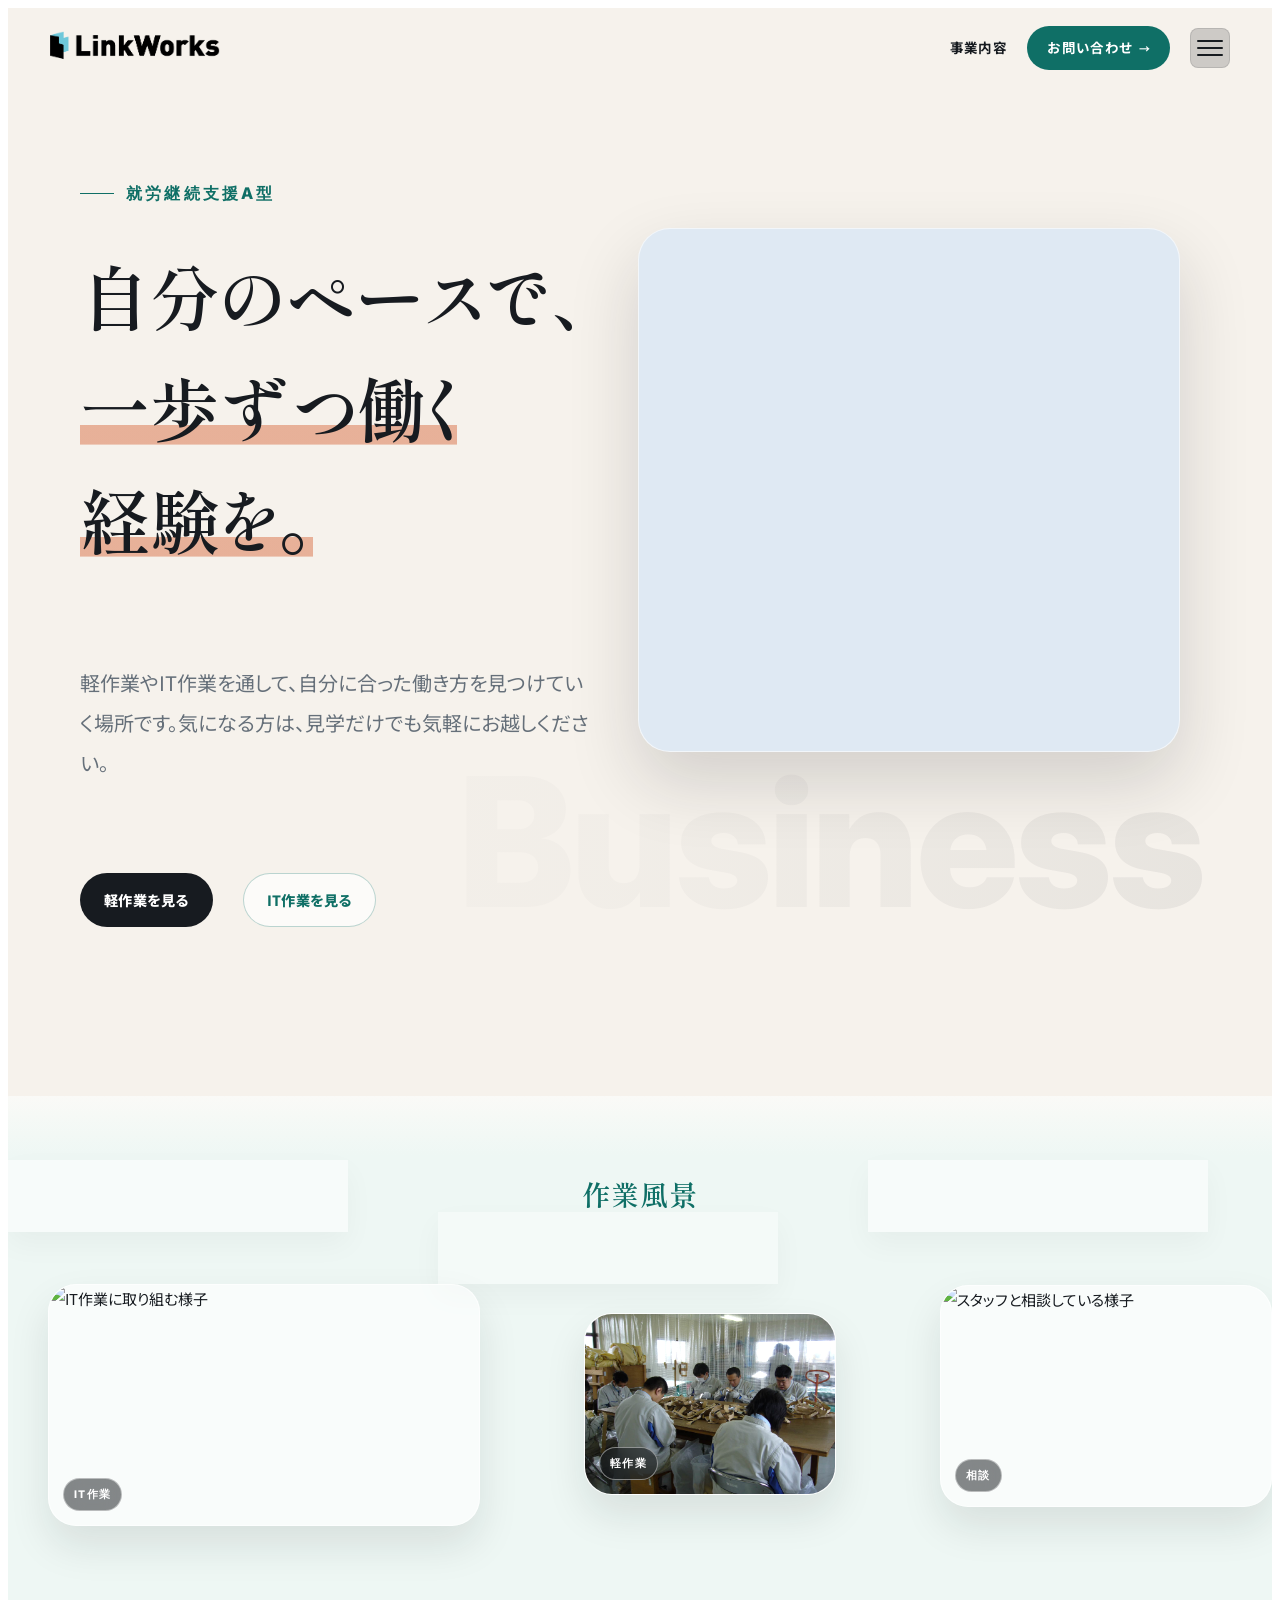
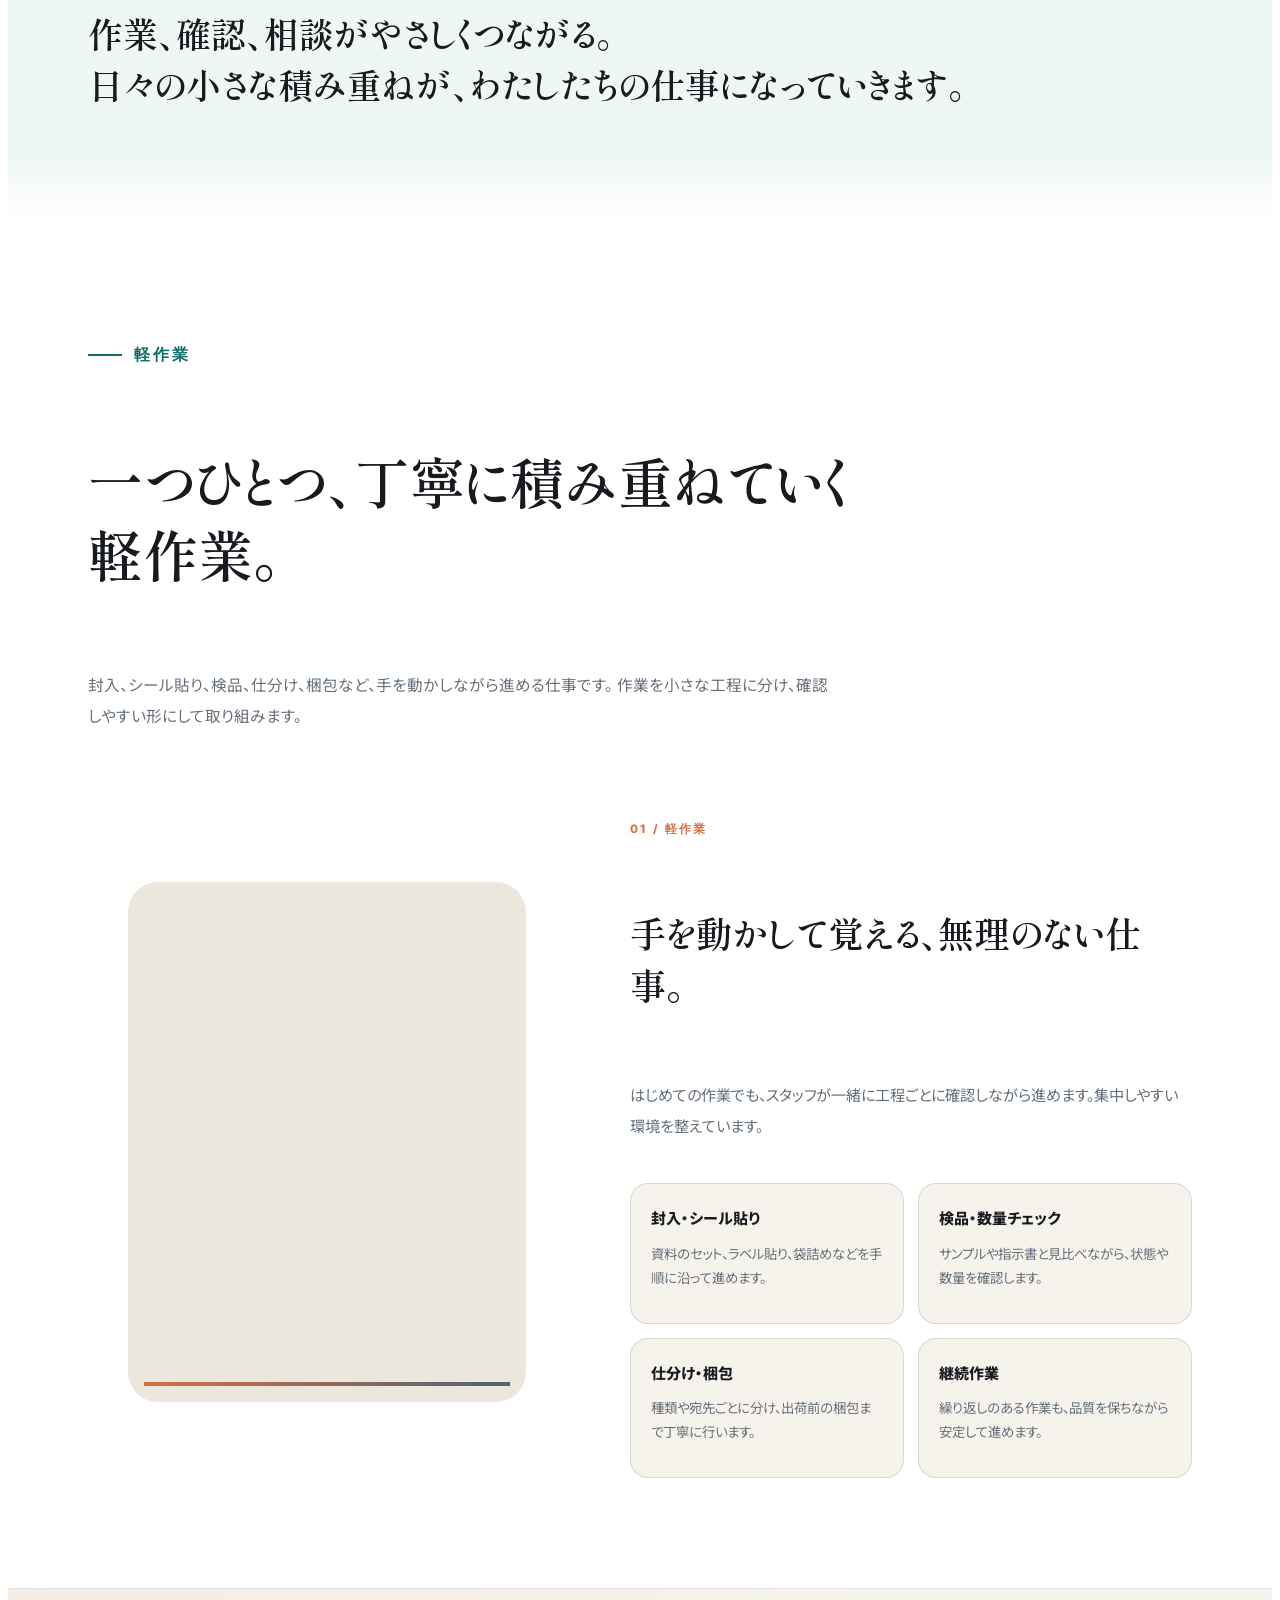
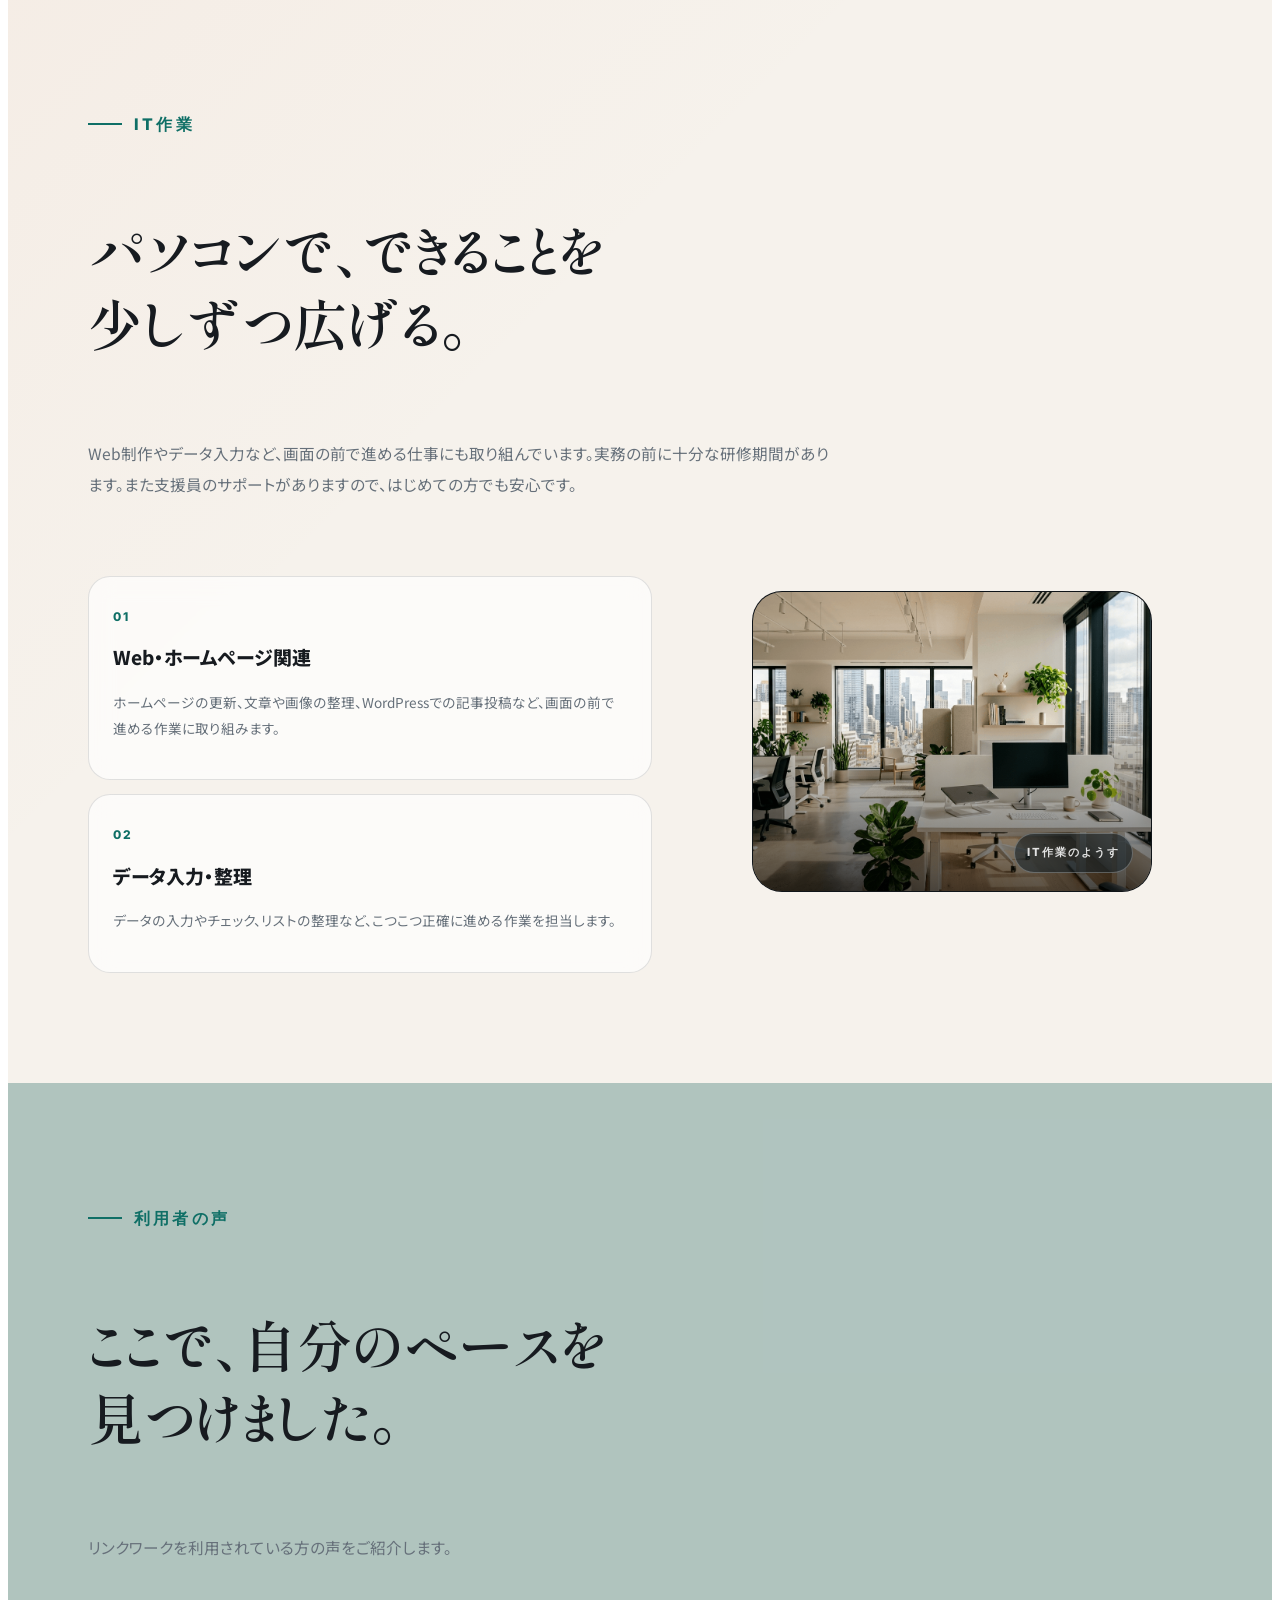
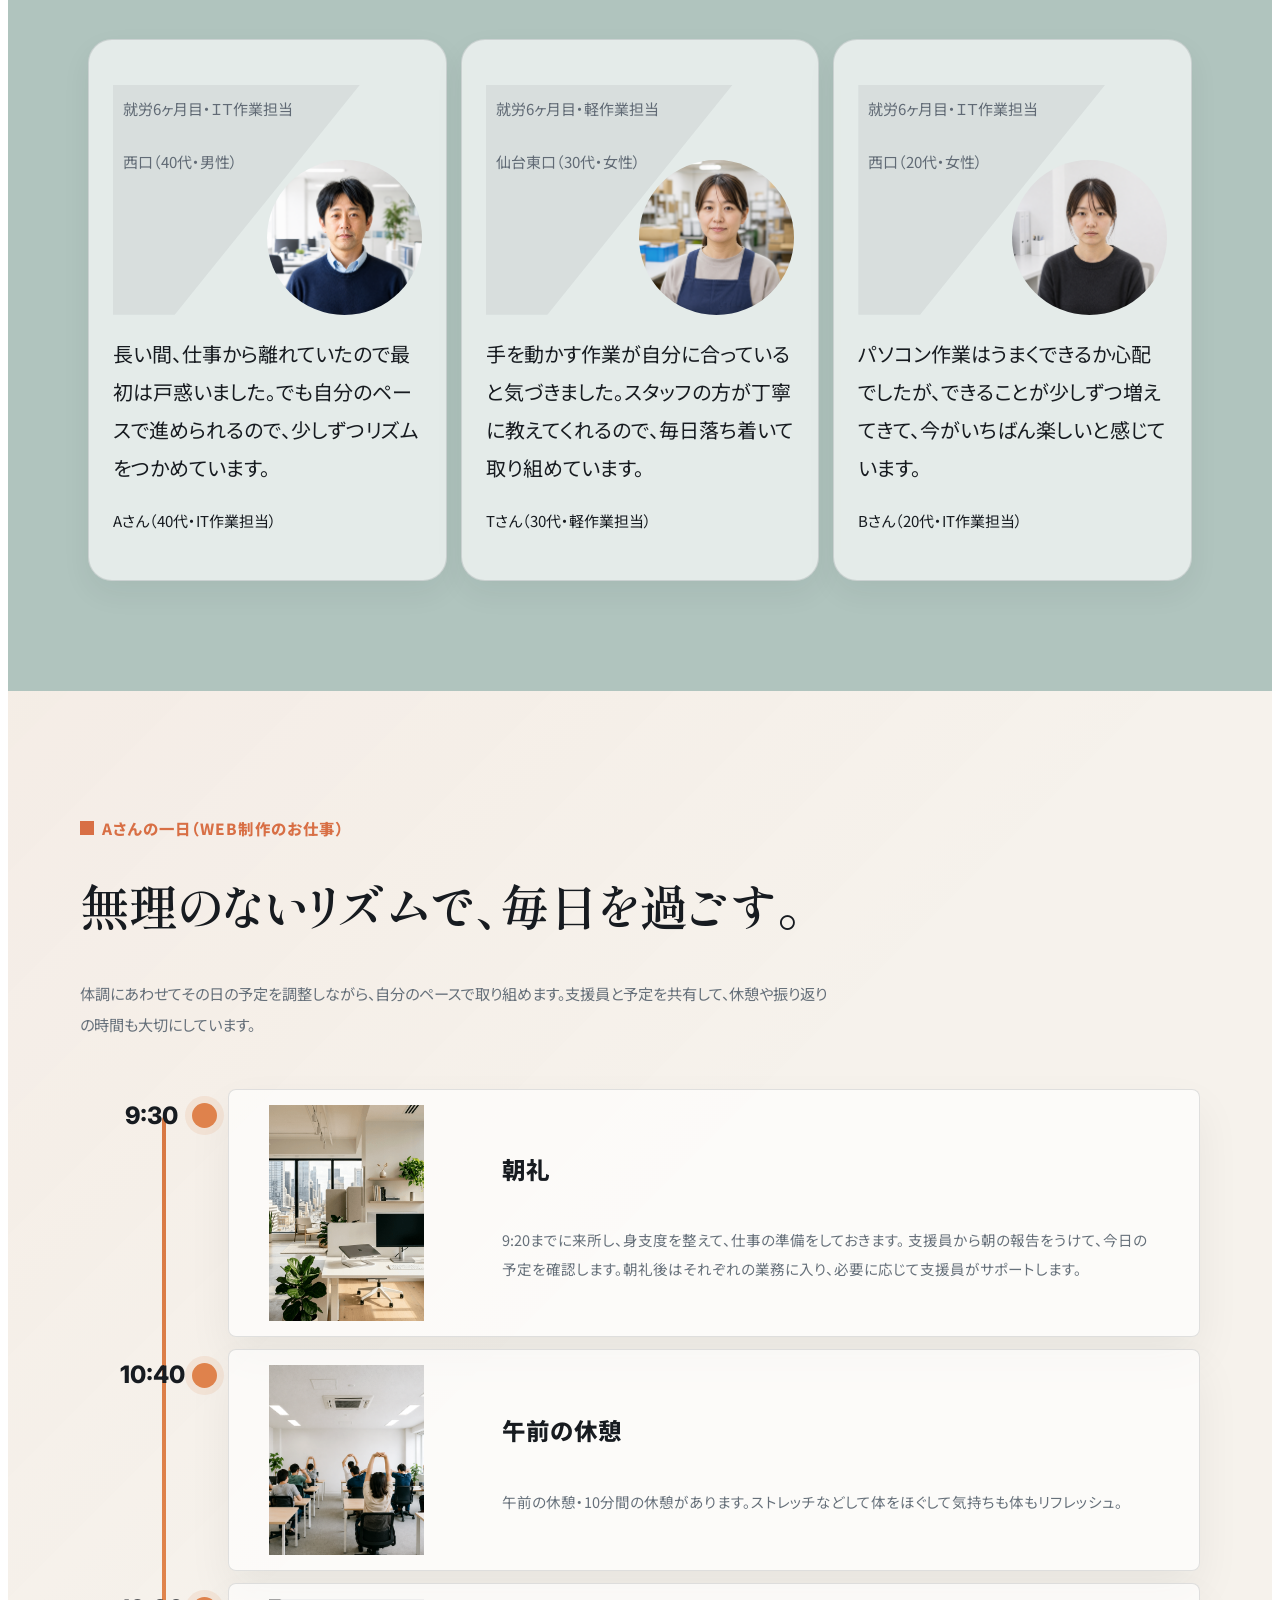
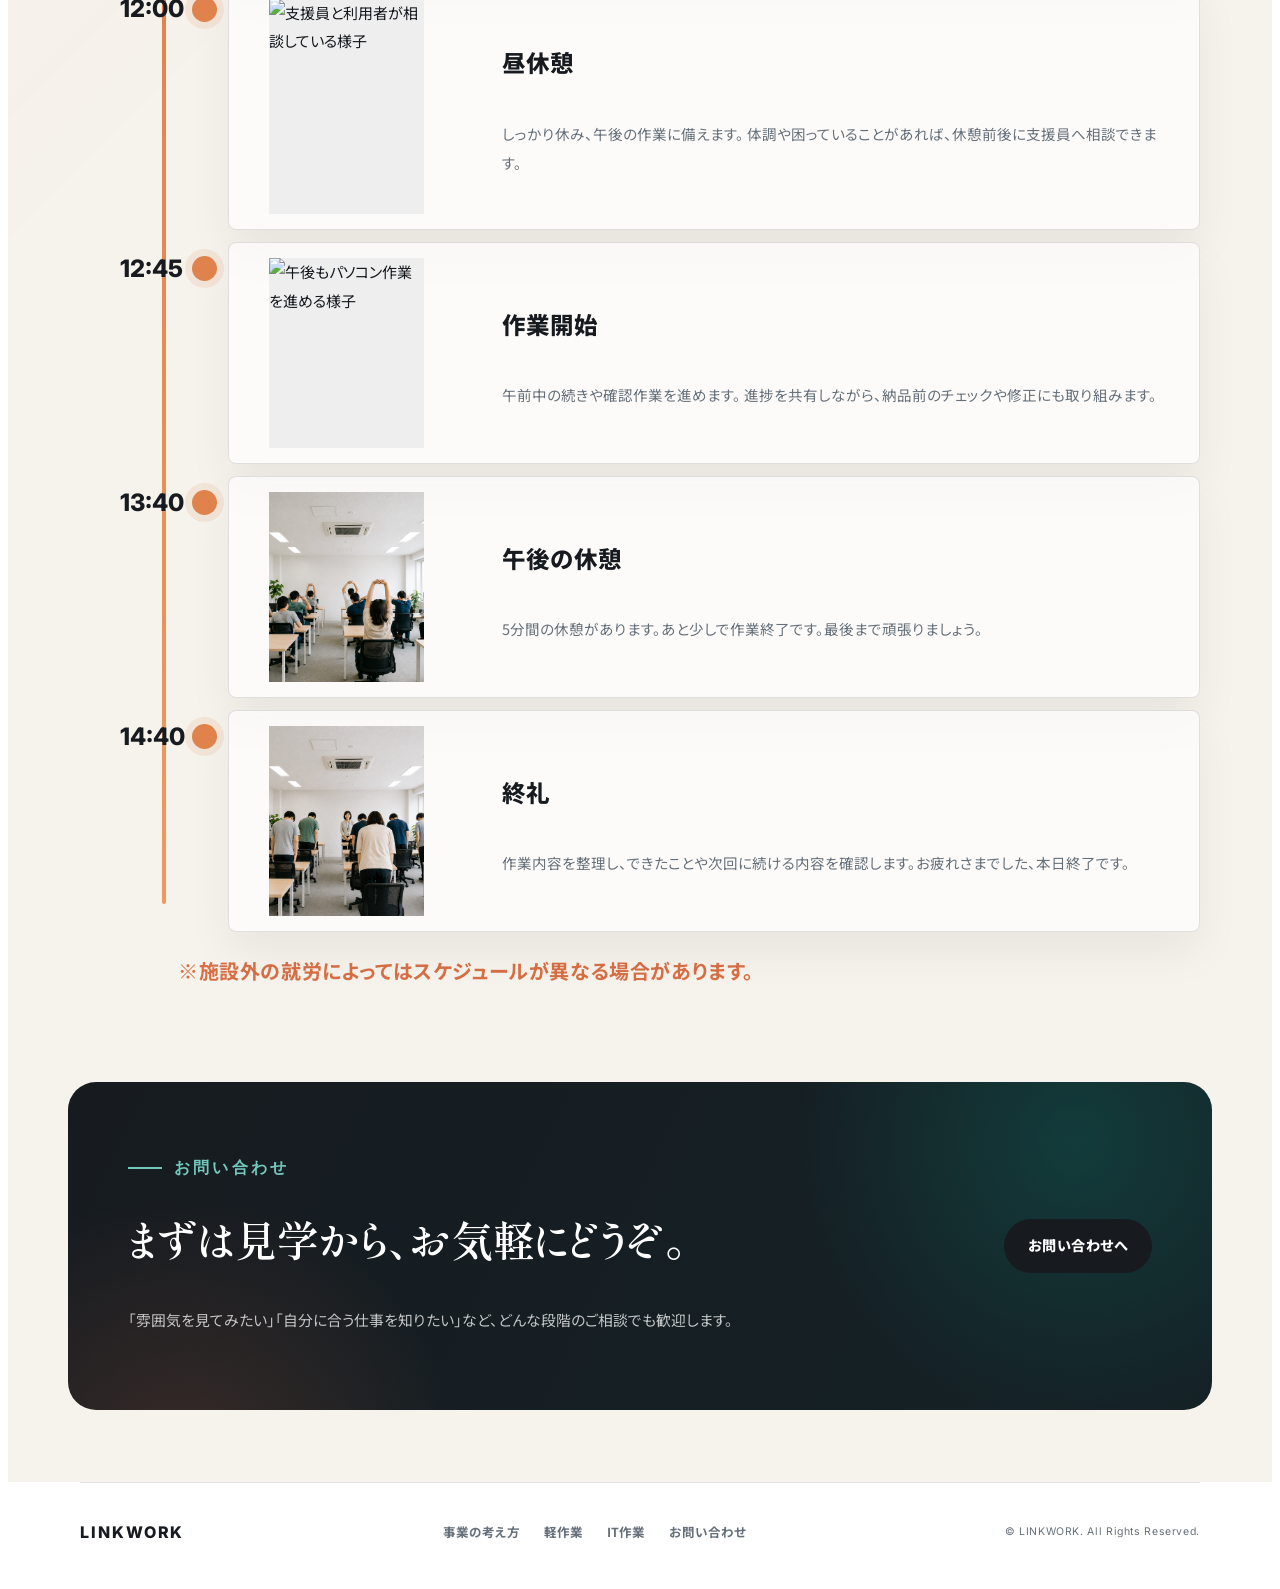
==== commit a4f88285: "update" ====
--- a/business.html
+++ b/business.html
@@ -120,7 +120,7 @@
         </div>
 
         <div class="service_layout">
-          <figure class="service_media">
+          <figure class="service_media" aria-hidden="true">
             <video autoplay muted loop playsinline>
               <source src="img/軽作業風景_2.mp4" type="video/mp4" />
             </video>
@@ -363,35 +363,6 @@
       <small>&copy; LINKWORK. All Rights Reserved.</small>
     </footer>
 
-    <script>
-      (function () {
-        const header = document.querySelector("[data-header]");
-        const updateHeader = () => {
-          if (!header) return;
-          header.classList.toggle("is_scrolled", window.scrollY > 40);
-        };
-        updateHeader();
-        window.addEventListener("scroll", updateHeader, { passive: true });
-
-        const targets = document.querySelectorAll("[data-animate]");
-        if (!("IntersectionObserver" in window)) {
-          targets.forEach((target) => target.classList.add("is_visible"));
-          return;
-        }
-
-        const observer = new IntersectionObserver(
-          (entries) => {
-            entries.forEach((entry) => {
-              if (entry.isIntersecting) {
-                entry.target.classList.add("is_visible");
-                observer.unobserve(entry.target);
-              }
-            });
-          },
-          { threshold: 0.14, rootMargin: "0px 0px -8% 0px" },
-        );
-        targets.forEach((target) => observer.observe(target));
-      })();
-    </script>
+    <script src="script.js"></script>
   </body>
 </html>
--- a/css/business.css
+++ b/css/business.css
@@ -65,7 +65,7 @@
   width: 100%;
   z-index: 100;
   border-bottom: 1px solid var(--line);
-  background: var(--bg, #fafaf7);
+  background: transparent;
   backdrop-filter: blur(12px);
 }
 
@@ -77,6 +77,18 @@
   display: flex;
   align-items: center;
   justify-content: space-between;
+
+  opacity: 0;
+  transform: translateY(-50rem);
+  animation: home_fade_in 2.4s ease-out forwards;
+}
+
+/* opacity と transform を同時にリセット（透明・ずれ → 表示・元の位置） */
+@keyframes home_fade_in {
+  to {
+    opacity: 1;
+    transform: none;
+  }
 }
 
 .logo {
@@ -118,13 +130,6 @@
     background 0.3s ease,
     backdrop-filter 0.3s ease,
     box-shadow 0.3s ease;
-}
-
-/* スクロール後に帯を表示 */
-.home_page .header.header_scrolled {
-  background: rgba(250, 250, 247, 0.92);
-  backdrop-filter: blur(12px);
-  border-bottom: 1px solid var(--line);
 }
 
 /* 透明時はナビ文字を白に */
@@ -569,13 +574,7 @@
 .overview_section {
   margin: 0 auto;
   padding: 4rem 0 7rem;
-  background: linear-gradient(
-    to bottom,
-    #fafaf7 0,
-    var(--soft-green) 6rem,
-    var(--soft-green) calc(100% - 6rem),
-    #fff 100%
-  );
+  background: linear-gradient(to bottom, #fafaf7 0, var(--soft-green) 6rem, var(--soft-green) calc(100% - 6rem), #fff 100%);
 }
 
 .overview_flow {
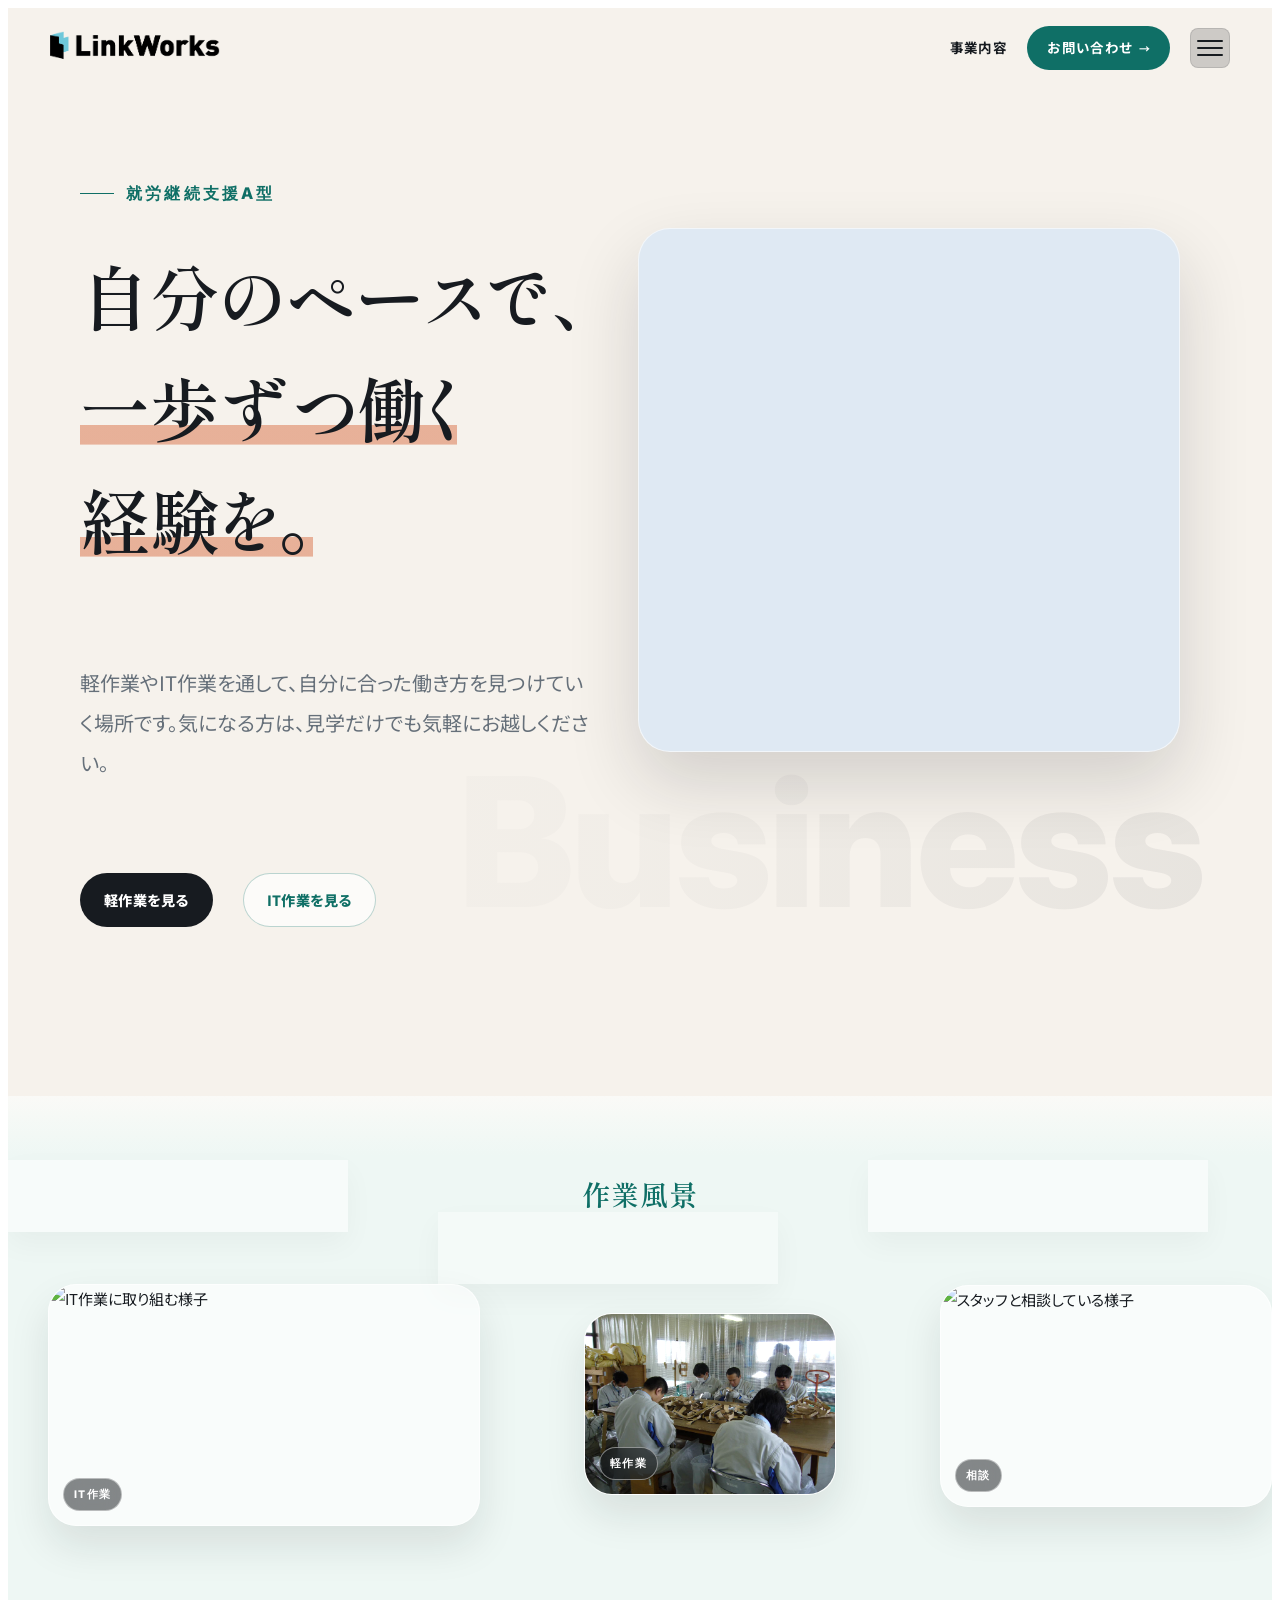
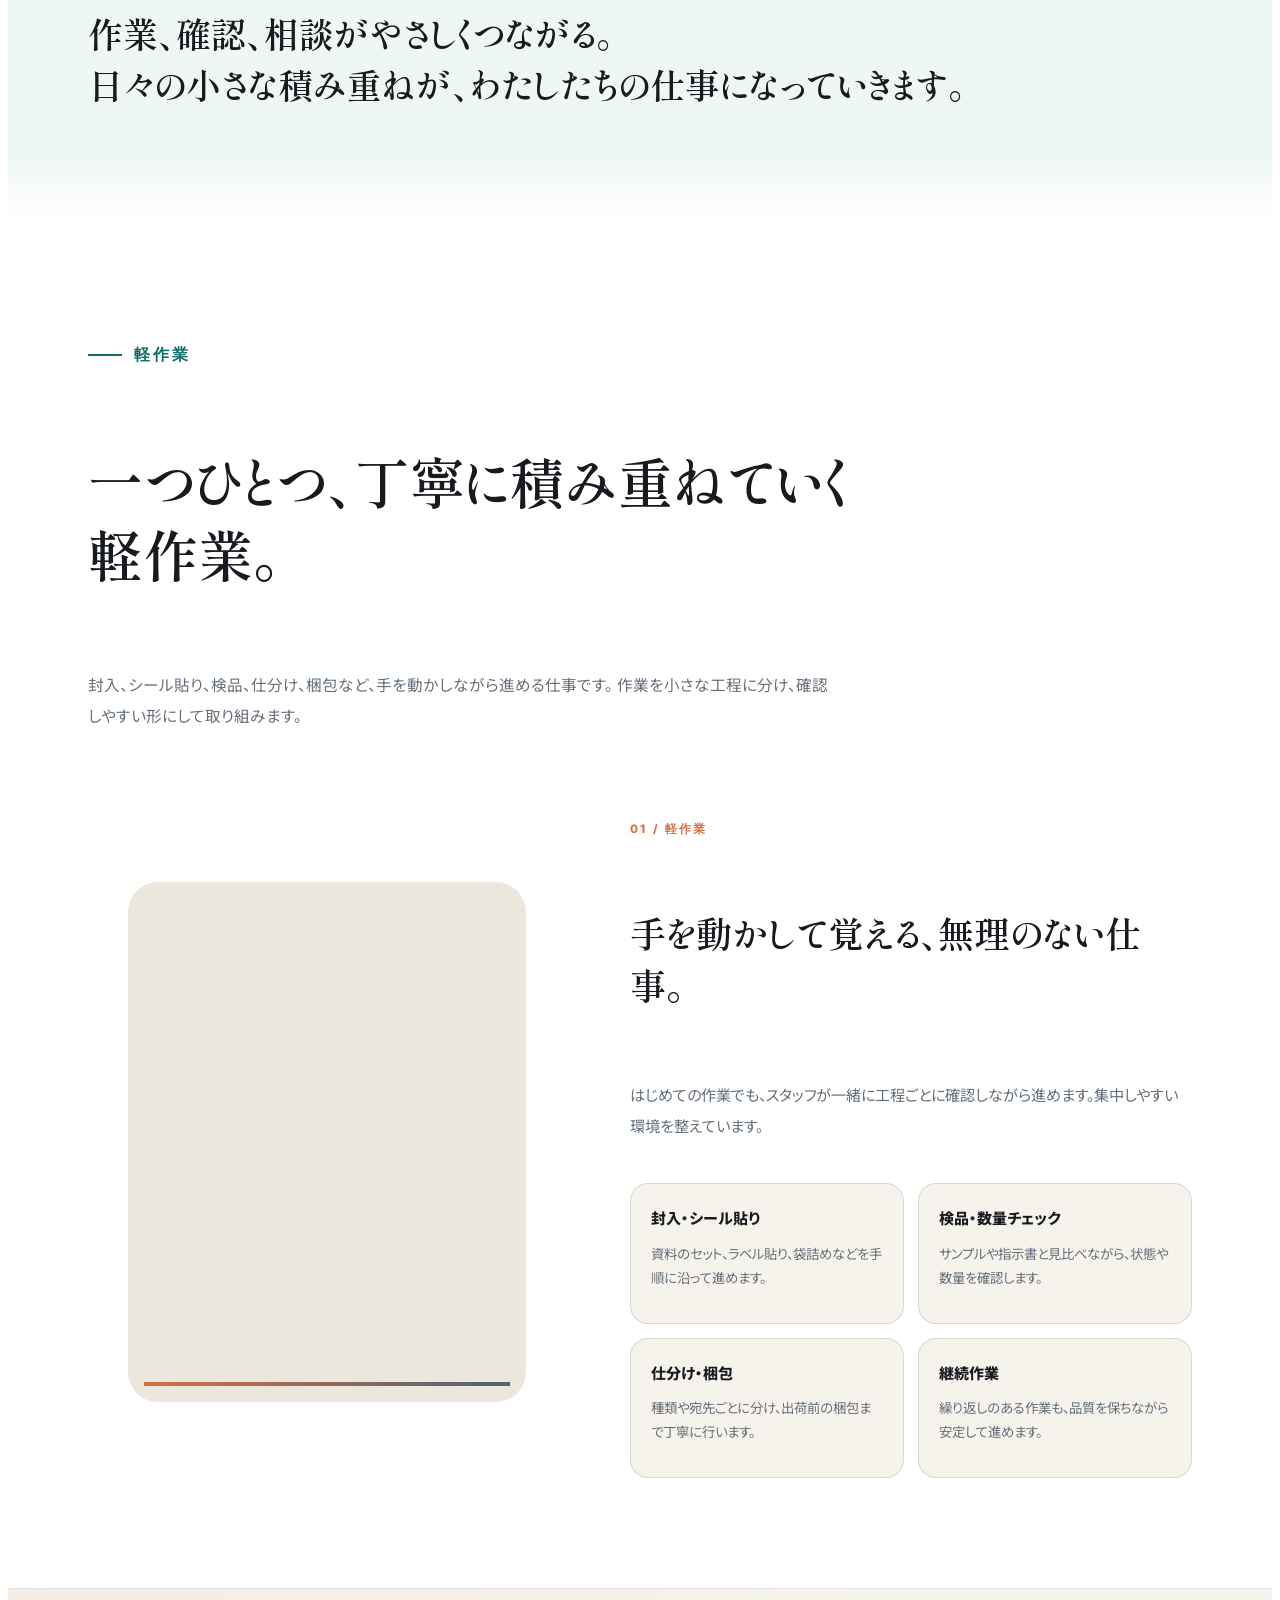
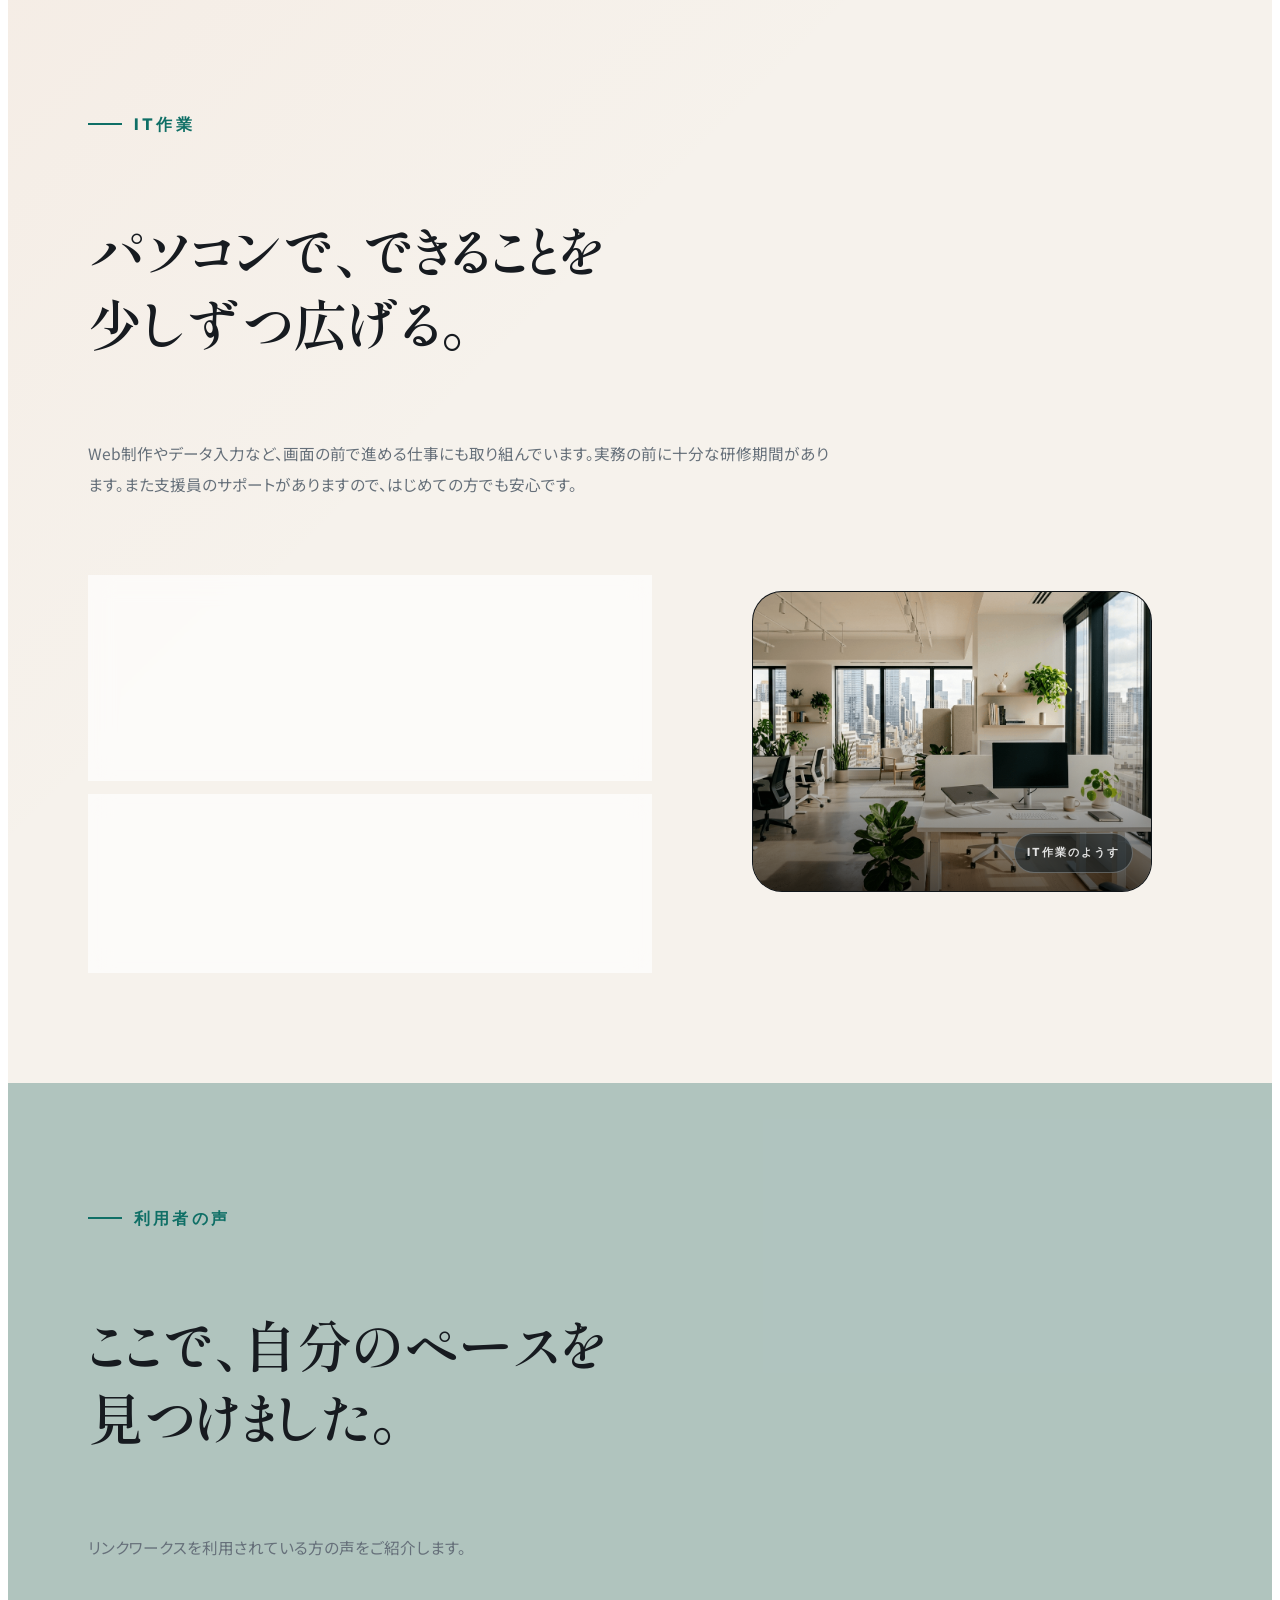
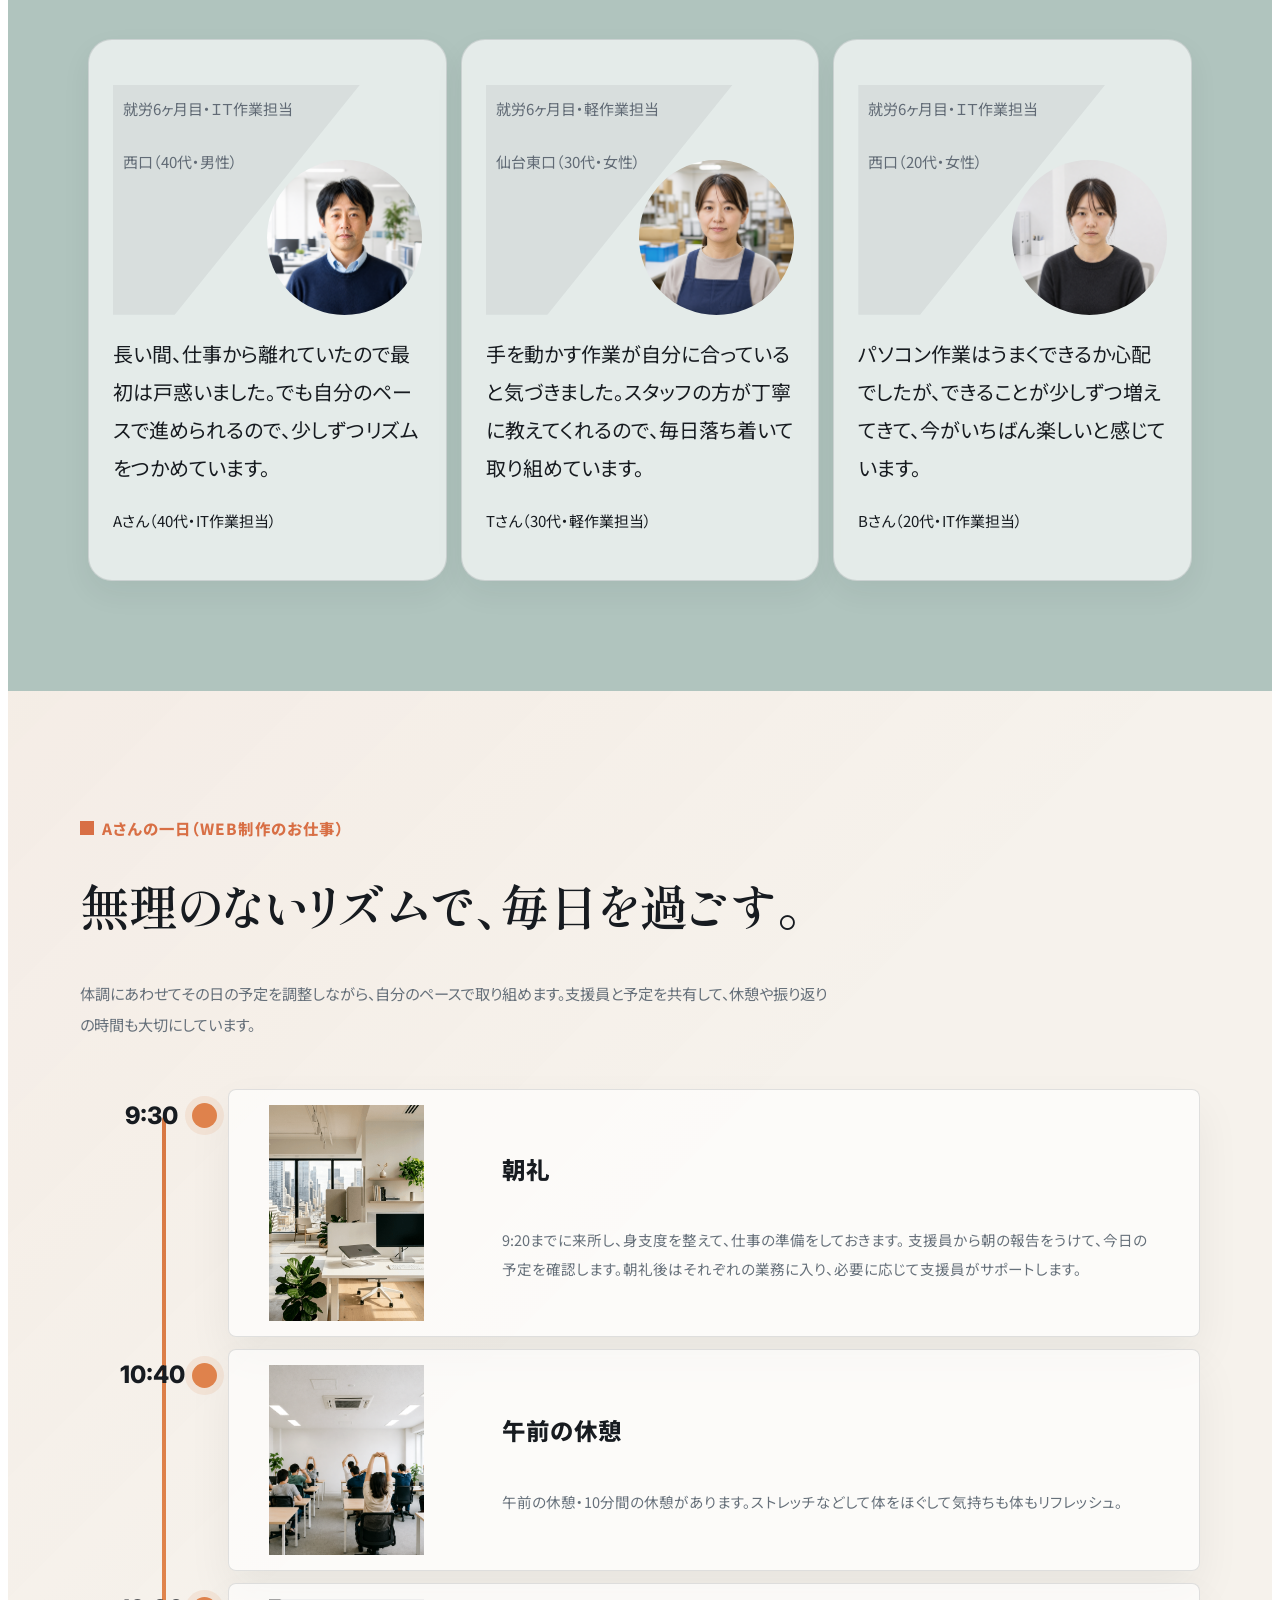
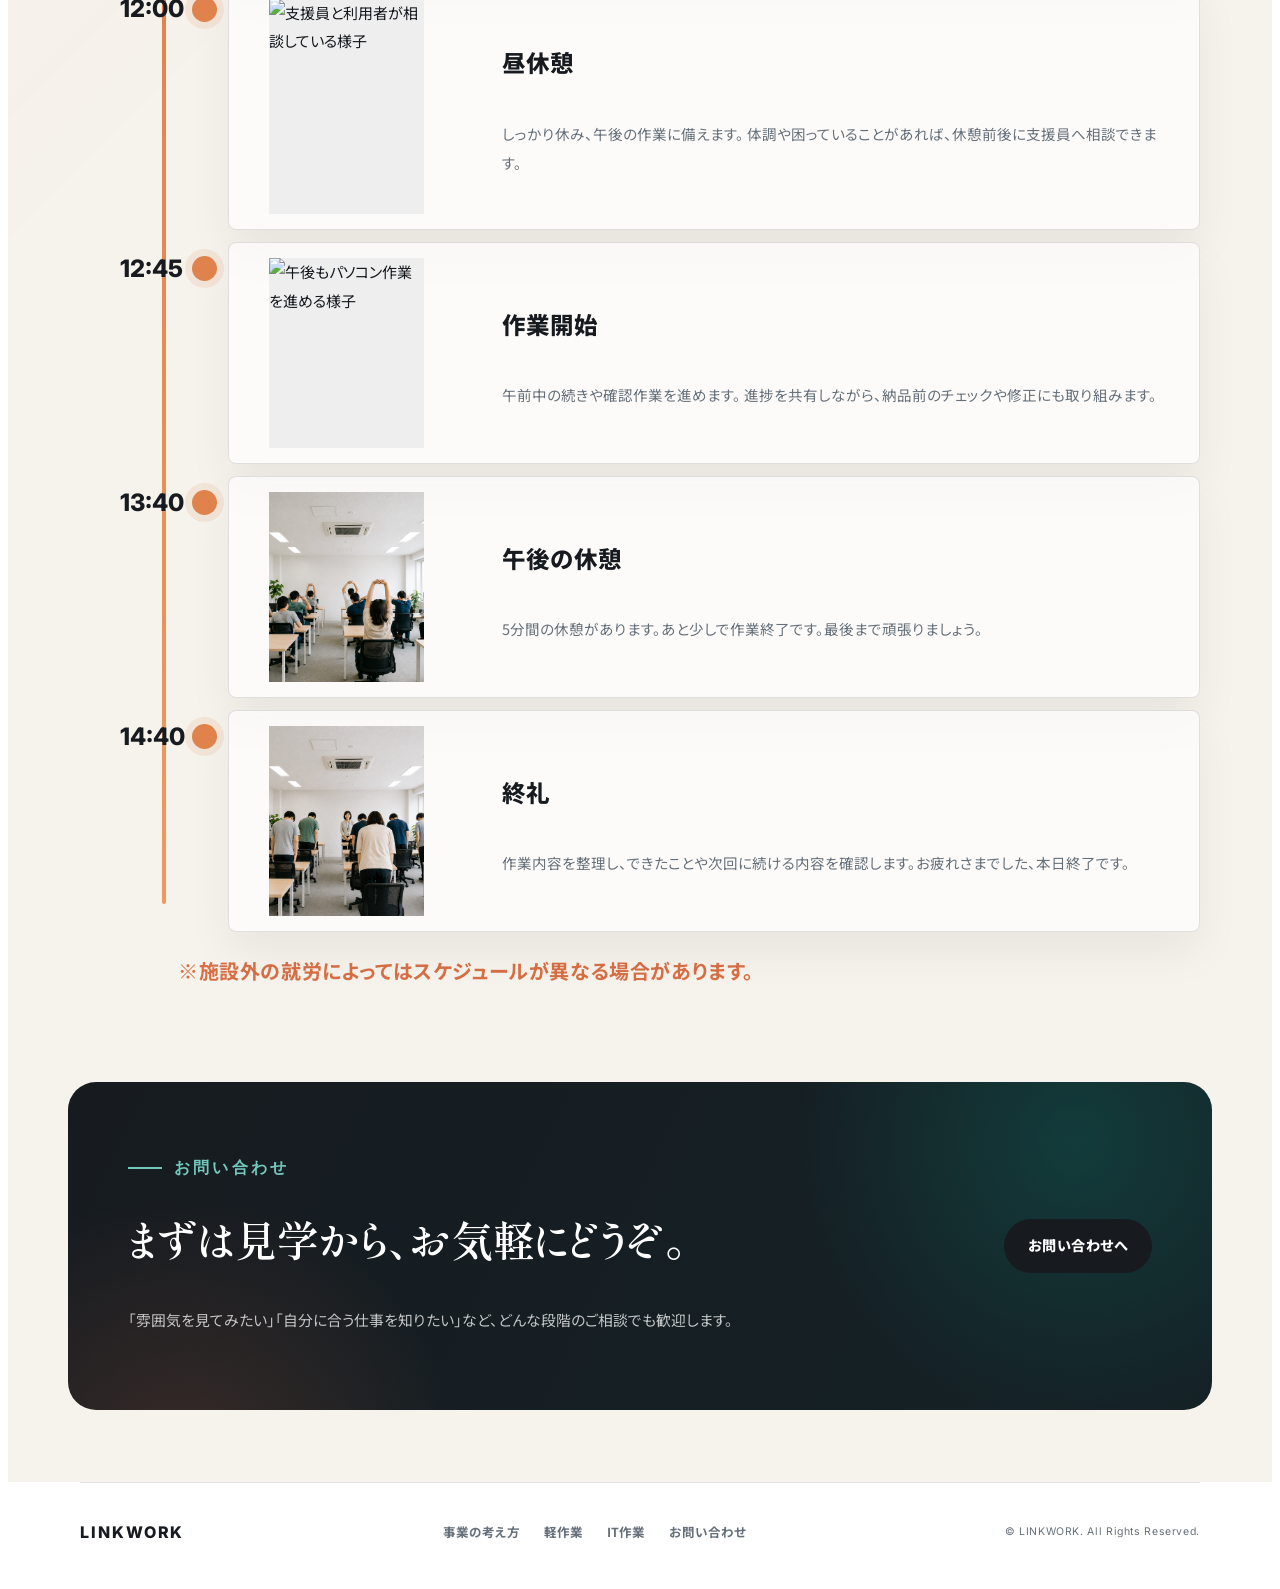
==== commit d21f0bc3: "update" ====
--- a/business.html
+++ b/business.html
@@ -3,8 +3,8 @@
   <head>
     <meta charset="UTF-8" />
     <meta name="viewport" content="width=device-width, initial-scale=1.0" />
-    <title>事業内容 | 就労継続支援A型 株式会社リンクワーク</title>
-    <meta name="description" content="株式会社リンクワークの事業内容。就労継続支援A型事業所として、軽作業、IT作業、1日の流れをご紹介します。" />
+    <title>事業内容 | 就労継続支援A型 株式会社リンクワークス</title>
+    <meta name="description" content="株式会社リンクワークスの事業内容。就労継続支援A型事業所として、軽作業、IT作業、1日の流れをご紹介します。" />
     <link rel="preconnect" href="https://fonts.googleapis.com" />
     <link rel="preconnect" href="https://fonts.gstatic.com" crossorigin />
     <link href="https://fonts.googleapis.com/css2?family=Inter:wght@500;600;700;800&family=Noto+Sans+JP:wght@400;500;700;800&family=Shippori+Mincho:wght@500;600;700&display=swap" rel="stylesheet" />
@@ -14,7 +14,7 @@
   <body class="home_page">
     <header class="header">
       <div class="header_inner">
-        <a href="index.html" class="logo" aria-label="株式会社リンクワーク トップページ">
+        <a href="index.html" class="logo" aria-label="株式会社リンクワークス トップページ">
           <img src="img/ロゴ.png" alt="LinkWorks" />
         </a>
         <div class="header_actions">
@@ -57,6 +57,7 @@
       <section class="overview_section" id="overview">
         <div class="overview_flow" data-animate>
           <h3 class="overview_flow_title">作業風景</h3>
+          <!-- 背景を流れる半透明の横長の白のリボン装飾  -->
           <div class="overview_flow_ribbons" aria-hidden="true">
             <span></span>
             <span></span>
@@ -103,6 +104,7 @@
               </figure>
             </div>
           </div>
+
           <p class="overview_flow_message">作業、確認、相談がやさしくつながる。<br />日々の小さな積み重ねが、わたしたちの仕事になっていきます。</p>
         </div>
       </section>
@@ -113,42 +115,42 @@
 
       <section class="section service_section service_section_light" id="light-work">
         <div data-animate>
-        <div class="section_head">
-          <p class="section_label">軽作業</p>
-          <h2>一つひとつ、丁寧に積み重ねていく軽作業。</h2>
-          <p>封入、シール貼り、検品、仕分け、梱包など、手を動かしながら進める仕事です。 作業を小さな工程に分け、確認しやすい形にして取り組みます。</p>
-        </div>
-
-        <div class="service_layout">
-          <figure class="service_media" aria-hidden="true">
-            <video autoplay muted loop playsinline>
-              <source src="img/軽作業風景_2.mp4" type="video/mp4" />
-            </video>
-          </figure>
-          <div class="service_content">
-            <p class="service_number">01 / 軽作業</p>
-            <h3>手を動かして覚える、無理のない仕事。</h3>
-            <p>はじめての作業でも、スタッフが一緒に工程ごとに確認しながら進めます。集中しやすい環境を整えています。</p>
-            <div class="task_grid">
-              <article>
-                <span>封入・シール貼り</span>
-                <p>資料のセット、ラベル貼り、袋詰めなどを手順に沿って進めます。</p>
-              </article>
-              <article>
-                <span>検品・数量チェック</span>
-                <p>サンプルや指示書と見比べながら、状態や数量を確認します。</p>
-              </article>
-              <article>
-                <span>仕分け・梱包</span>
-                <p>種類や宛先ごとに分け、出荷前の梱包まで丁寧に行います。</p>
-              </article>
-              <article>
-                <span>継続作業</span>
-                <p>繰り返しのある作業も、品質を保ちながら安定して進めます。</p>
-              </article>
+          <div class="section_head">
+            <p class="section_label">軽作業</p>
+            <h2>一つひとつ、丁寧に積み重ねていく軽作業。</h2>
+            <p>封入、シール貼り、検品、仕分け、梱包など、手を動かしながら進める仕事です。 作業を小さな工程に分け、確認しやすい形にして取り組みます。</p>
+          </div>
+
+          <div class="service_layout">
+            <figure class="service_media" aria-hidden="true">
+              <video autoplay muted loop playsinline>
+                <source src="img/軽作業風景_2.mp4" type="video/mp4" />
+              </video>
+            </figure>
+            <div class="service_content">
+              <p class="service_number">01 / 軽作業</p>
+              <h3>手を動かして覚える、無理のない仕事。</h3>
+              <p>はじめての作業でも、スタッフが一緒に工程ごとに確認しながら進めます。集中しやすい環境を整えています。</p>
+              <div class="task_grid">
+                <article>
+                  <span>封入・シール貼り</span>
+                  <p>資料のセット、ラベル貼り、袋詰めなどを手順に沿って進めます。</p>
+                </article>
+                <article>
+                  <span>検品・数量チェック</span>
+                  <p>サンプルや指示書と見比べながら、状態や数量を確認します。</p>
+                </article>
+                <article>
+                  <span>仕分け・梱包</span>
+                  <p>種類や宛先ごとに分け、出荷前の梱包まで丁寧に行います。</p>
+                </article>
+                <article>
+                  <span>継続作業</span>
+                  <p>繰り返しのある作業も、品質を保ちながら安定して進めます。</p>
+                </article>
+              </div>
             </div>
           </div>
-        </div>
         </div>
       </section>
       <!-- ===============================================
@@ -156,33 +158,33 @@
        =============================================== -->
       <section class="section service_section service_section_digital" id="digital-work">
         <div data-animate>
-        <div class="section_head">
-          <p class="section_label">IT作業</p>
-          <h2>パソコンで、できることを<br />少しずつ広げる。</h2>
-          <p>Web制作やデータ入力など、画面の前で進める仕事にも取り組んでいます。実務の前に十分な研修期間があります。また支援員のサポートがありますので、はじめての方でも安心です。</p>
-        </div>
-
-        <div class="digital_layout">
-          <figure class="digital_video">
-            <video autoplay muted loop playsinline poster="img/トップ画面（ITより）.png">
-              <source src="img/オフィスで話あっている動画.mp4" type="video/mp4" />
-            </video>
-            <figcaption>IT作業のようす</figcaption>
-          </figure>
-
-          <div class="digital_services">
-            <article>
-              <span>01</span>
-              <h3>Web・ホームページ関連</h3>
-              <p>ホームページの更新、文章や画像の整理、WordPressでの記事投稿など、画面の前で進める作業に取り組みます。</p>
-            </article>
-            <article>
-              <span>02</span>
-              <h3>データ入力・整理</h3>
-              <p>データの入力やチェック、リストの整理など、こつこつ正確に進める作業を担当します。</p>
-            </article>
-          </div>
-        </div>
+          <div class="section_head">
+            <p class="section_label">IT作業</p>
+            <h2>パソコンで、できることを<br />少しずつ広げる。</h2>
+            <p>Web制作やデータ入力など、画面の前で進める仕事にも取り組んでいます。実務の前に十分な研修期間があります。また支援員のサポートがありますので、はじめての方でも安心です。</p>
+          </div>
+
+          <div class="digital_layout">
+            <figure class="digital_video">
+              <video autoplay muted loop playsinline poster="img/トップ画面（ITより）.png">
+                <source src="img/オフィスで話あっている動画.mp4" type="video/mp4" />
+              </video>
+              <figcaption>IT作業のようす</figcaption>
+            </figure>
+
+            <div class="digital_services">
+              <article>
+                <span>01</span>
+                <h3>Web・ホームページ関連</h3>
+                <p>ホームページの更新、文章や画像の整理、WordPressでの記事投稿など、画面の前で進める作業に取り組みます。</p>
+              </article>
+              <article>
+                <span>02</span>
+                <h3>データ入力・整理</h3>
+                <p>データの入力やチェック、リストの整理など、こつこつ正確に進める作業を担当します。</p>
+              </article>
+            </div>
+          </div>
         </div>
       </section>
 
@@ -191,59 +193,59 @@
        =============================================== -->
       <section class="section voice_section" id="voice">
         <div data-animate>
-        <div class="section_head">
-          <p class="section_label">利用者の声</p>
-          <h2>ここで、自分のペースを<br />見つけました。</h2>
-          <p>リンクワークを利用されている方の声をご紹介します。</p>
-        </div>
-
-        <div class="voice_grid">
-          <!-- カード１ -->
-          <article class="voice_card">
-            <!-- 上の部分-->
-            <div class="voice_photo_container">
-              <div class="voice_card_bg"></div>
-              <img class="voice_card_img" src="img/利用者の声４０代男性１(背景あり).png" alt="利用者の声 40代男性" />
-              <p class="voice_cart_massage">就労6ヶ月目・ＩＴ作業担当</p>
-              <p class="voice_cart_massage">西口（40代・男性）</p>
-            </div>
-            <!-- 下のメッセージ -->
-            <div class="voice_card_body">
-              <p class="voice_card_comment">長い間、仕事から離れていたので最初は戸惑いました。でも自分のペースで進められるので、少しずつリズムをつかめています。</p>
-              <p class="voice_card_name">Aさん（40代・IT作業担当）</p>
-            </div>
-          </article>
-          <!-- カード２ -->
-          <article class="voice_card">
-            <!-- 上の部分-->
-            <div class="voice_photo_container">
-              <div class="voice_card_bg"></div>
-              <img class="voice_card_img" src="img/利用者の声３０代女性２.png" alt="利用者の声 30代女性" />
-              <p class="voice_cart_massage">就労6ヶ月目・軽作業担当</p>
-              <p class="voice_cart_massage">仙台東口（30代・女性）</p>
-            </div>
-            <!-- 下のメッセージ -->
-            <div class="voice_card_body">
-              <p class="voice_card_comment">手を動かす作業が自分に合っていると気づきました。スタッフの方が丁寧に教えてくれるので、毎日落ち着いて取り組めています。</p>
-              <p class="voice_card_name">Tさん（30代・軽作業担当）</p>
-            </div>
-          </article>
-          <!-- カード３ -->
-          <article class="voice_card">
-            <!-- 上の部分-->
-            <div class="voice_photo_container">
-              <div class="voice_card_bg"></div>
-              <img class="voice_card_img" src="img/利用者の声２０代女性３.png" alt="利用者の声 20代女性" />
-              <p class="voice_cart_massage">就労6ヶ月目・ＩＴ作業担当</p>
-              <p class="voice_cart_massage">西口（20代・女性）</p>
-            </div>
-            <!-- 下のメッセージ -->
-            <div class="voice_card_body">
-              <p class="voice_card_comment">パソコン作業はうまくできるか心配でしたが、できることが少しずつ増えてきて、今がいちばん楽しいと感じています。</p>
-              <p class="voice_card_name">Bさん（20代・IT作業担当）</p>
-            </div>
-          </article>
-        </div>
+          <div class="section_head">
+            <p class="section_label">利用者の声</p>
+            <h2>ここで、自分のペースを<br />見つけました。</h2>
+            <p>リンクワークスを利用されている方の声をご紹介します。</p>
+          </div>
+
+          <div class="voice_grid">
+            <!-- カード１ -->
+            <article class="voice_card">
+              <!-- 上の部分-->
+              <div class="voice_photo_container">
+                <div class="voice_card_bg"></div>
+                <img class="voice_card_img" src="img/利用者の声４０代男性１(背景あり).png" alt="利用者の声 40代男性" />
+                <p class="voice_cart_massage">就労6ヶ月目・ＩＴ作業担当</p>
+                <p class="voice_cart_massage">西口（40代・男性）</p>
+              </div>
+              <!-- 下のメッセージ -->
+              <div class="voice_card_body">
+                <p class="voice_card_comment">長い間、仕事から離れていたので最初は戸惑いました。でも自分のペースで進められるので、少しずつリズムをつかめています。</p>
+                <p class="voice_card_name">Aさん（40代・IT作業担当）</p>
+              </div>
+            </article>
+            <!-- カード２ -->
+            <article class="voice_card">
+              <!-- 上の部分-->
+              <div class="voice_photo_container">
+                <div class="voice_card_bg"></div>
+                <img class="voice_card_img" src="img/利用者の声３０代女性２.png" alt="利用者の声 30代女性" />
+                <p class="voice_cart_massage">就労6ヶ月目・軽作業担当</p>
+                <p class="voice_cart_massage">仙台東口（30代・女性）</p>
+              </div>
+              <!-- 下のメッセージ -->
+              <div class="voice_card_body">
+                <p class="voice_card_comment">手を動かす作業が自分に合っていると気づきました。スタッフの方が丁寧に教えてくれるので、毎日落ち着いて取り組めています。</p>
+                <p class="voice_card_name">Tさん（30代・軽作業担当）</p>
+              </div>
+            </article>
+            <!-- カード３ -->
+            <article class="voice_card">
+              <!-- 上の部分-->
+              <div class="voice_photo_container">
+                <div class="voice_card_bg"></div>
+                <img class="voice_card_img" src="img/利用者の声２０代女性３.png" alt="利用者の声 20代女性" />
+                <p class="voice_cart_massage">就労6ヶ月目・ＩＴ作業担当</p>
+                <p class="voice_cart_massage">西口（20代・女性）</p>
+              </div>
+              <!-- 下のメッセージ -->
+              <div class="voice_card_body">
+                <p class="voice_card_comment">パソコン作業はうまくできるか心配でしたが、できることが少しずつ増えてきて、今がいちばん楽しいと感じています。</p>
+                <p class="voice_card_name">Bさん（20代・IT作業担当）</p>
+              </div>
+            </article>
+          </div>
         </div>
       </section>
       <!-- ===============================================
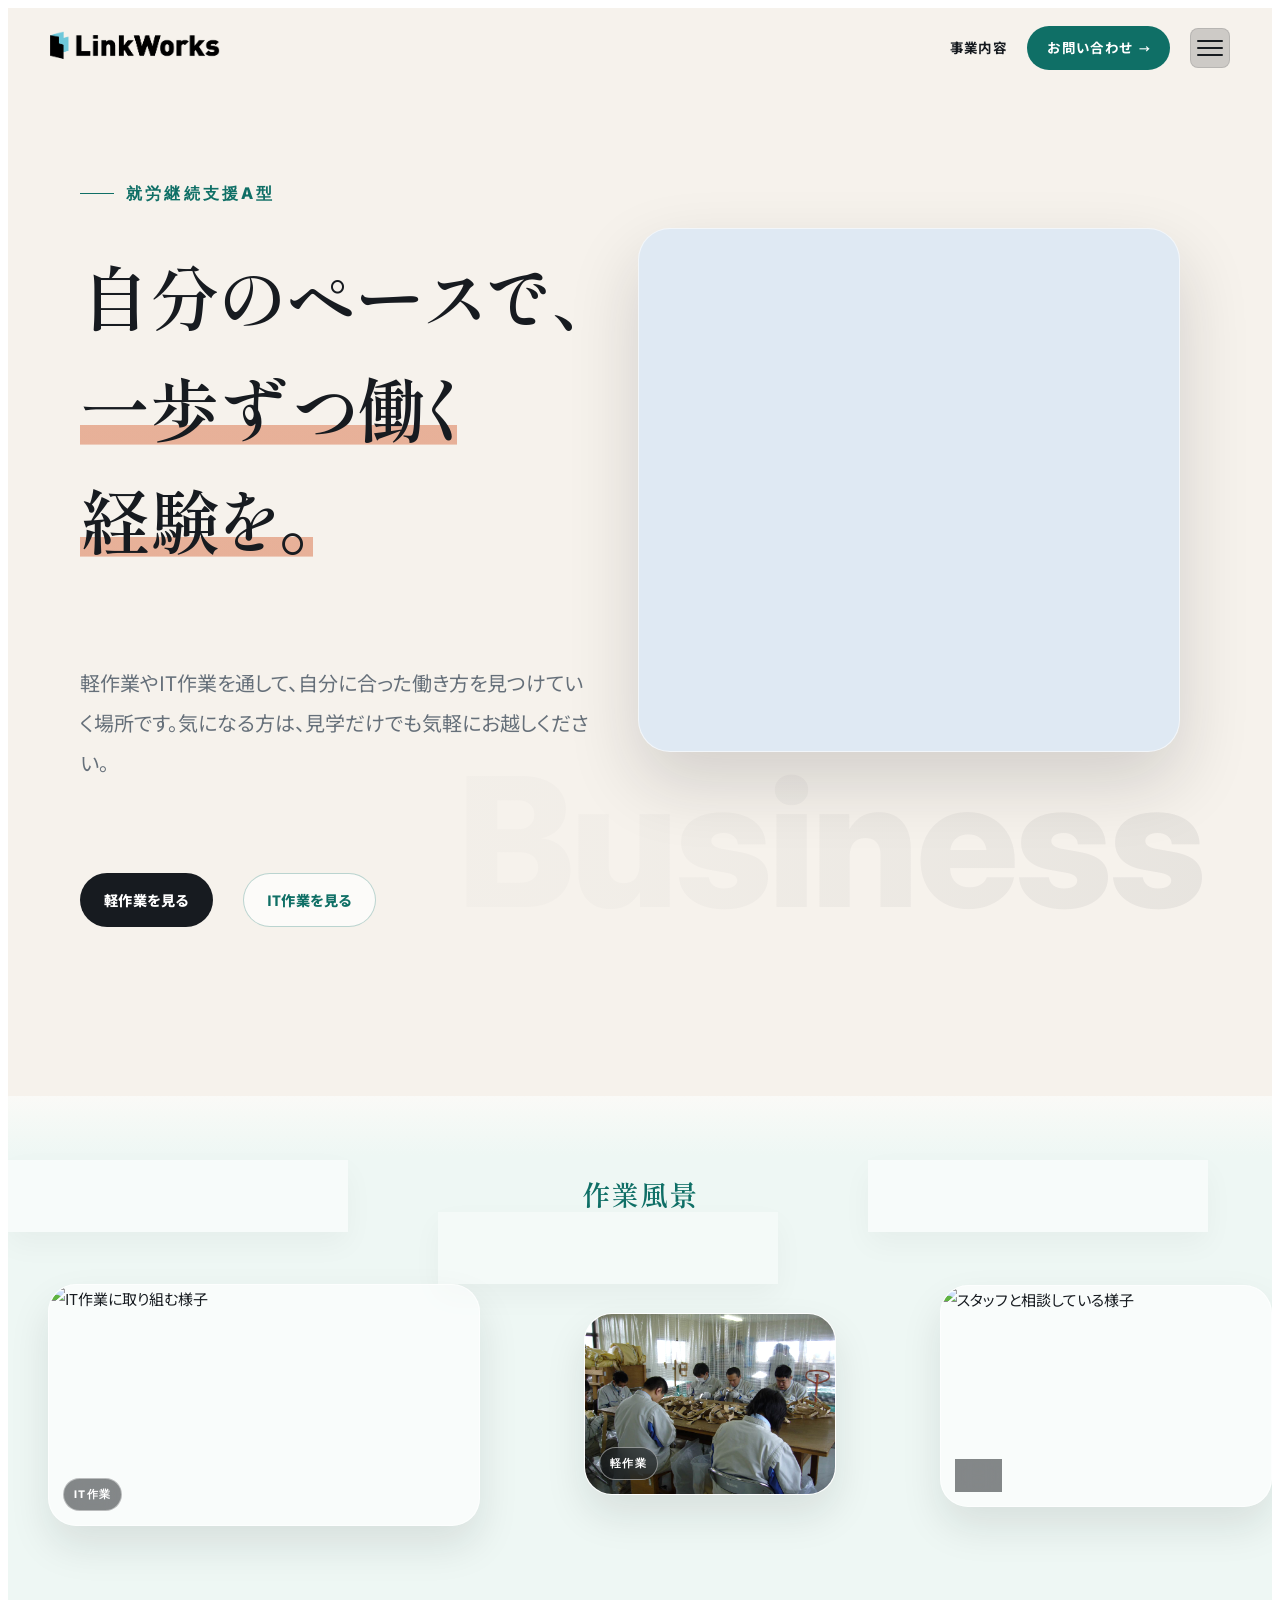
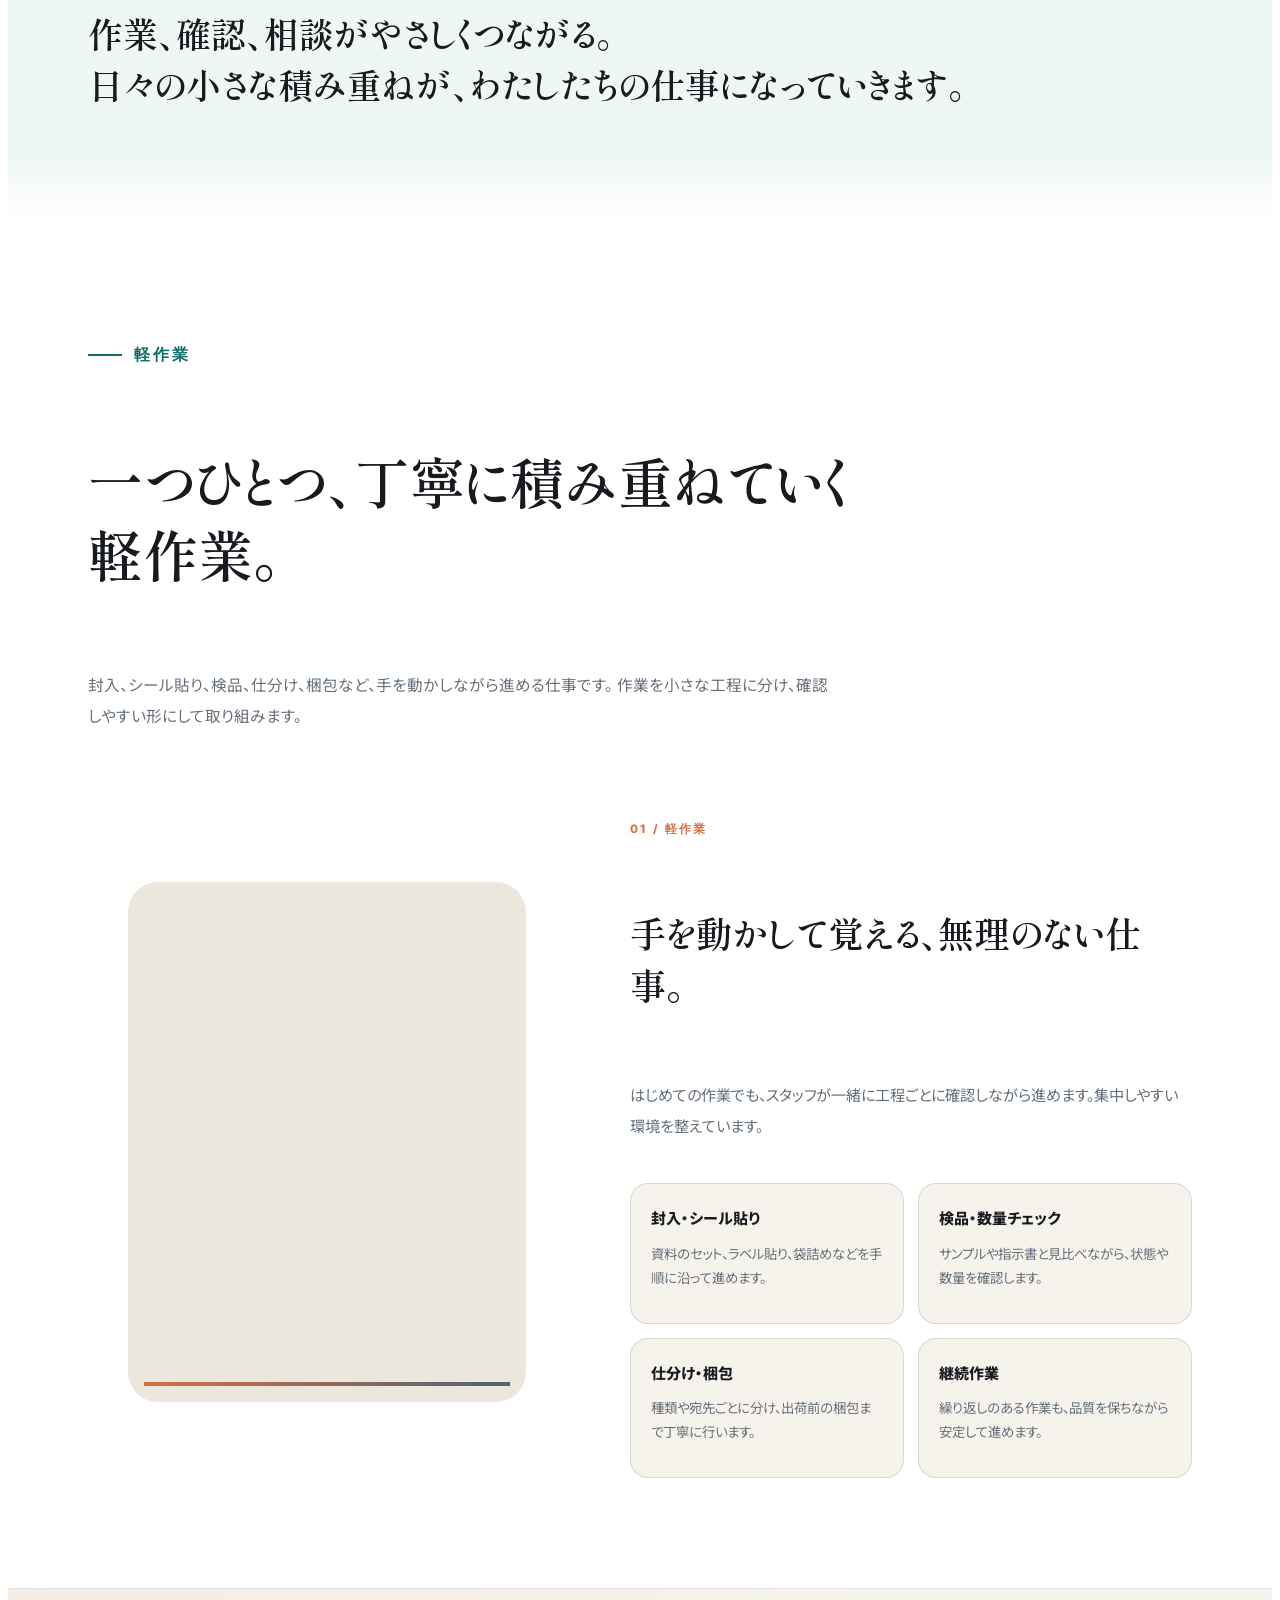
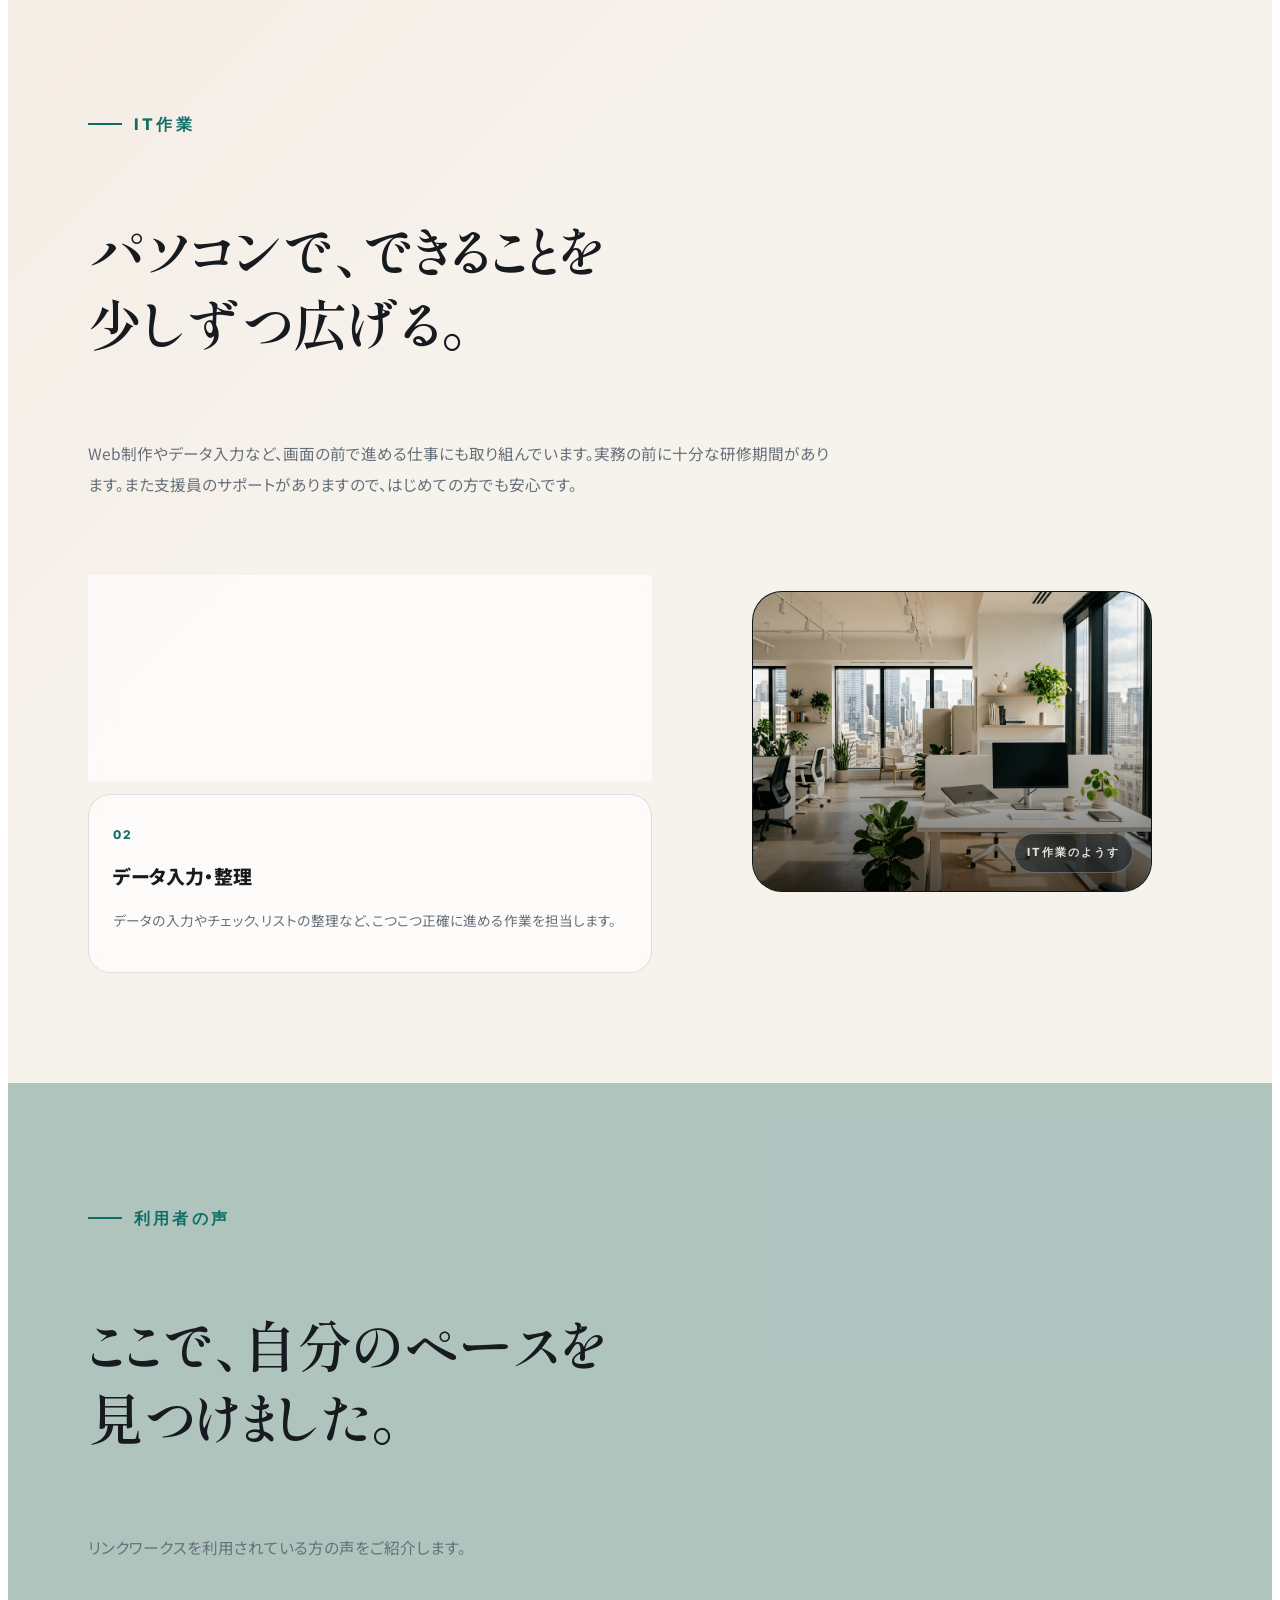
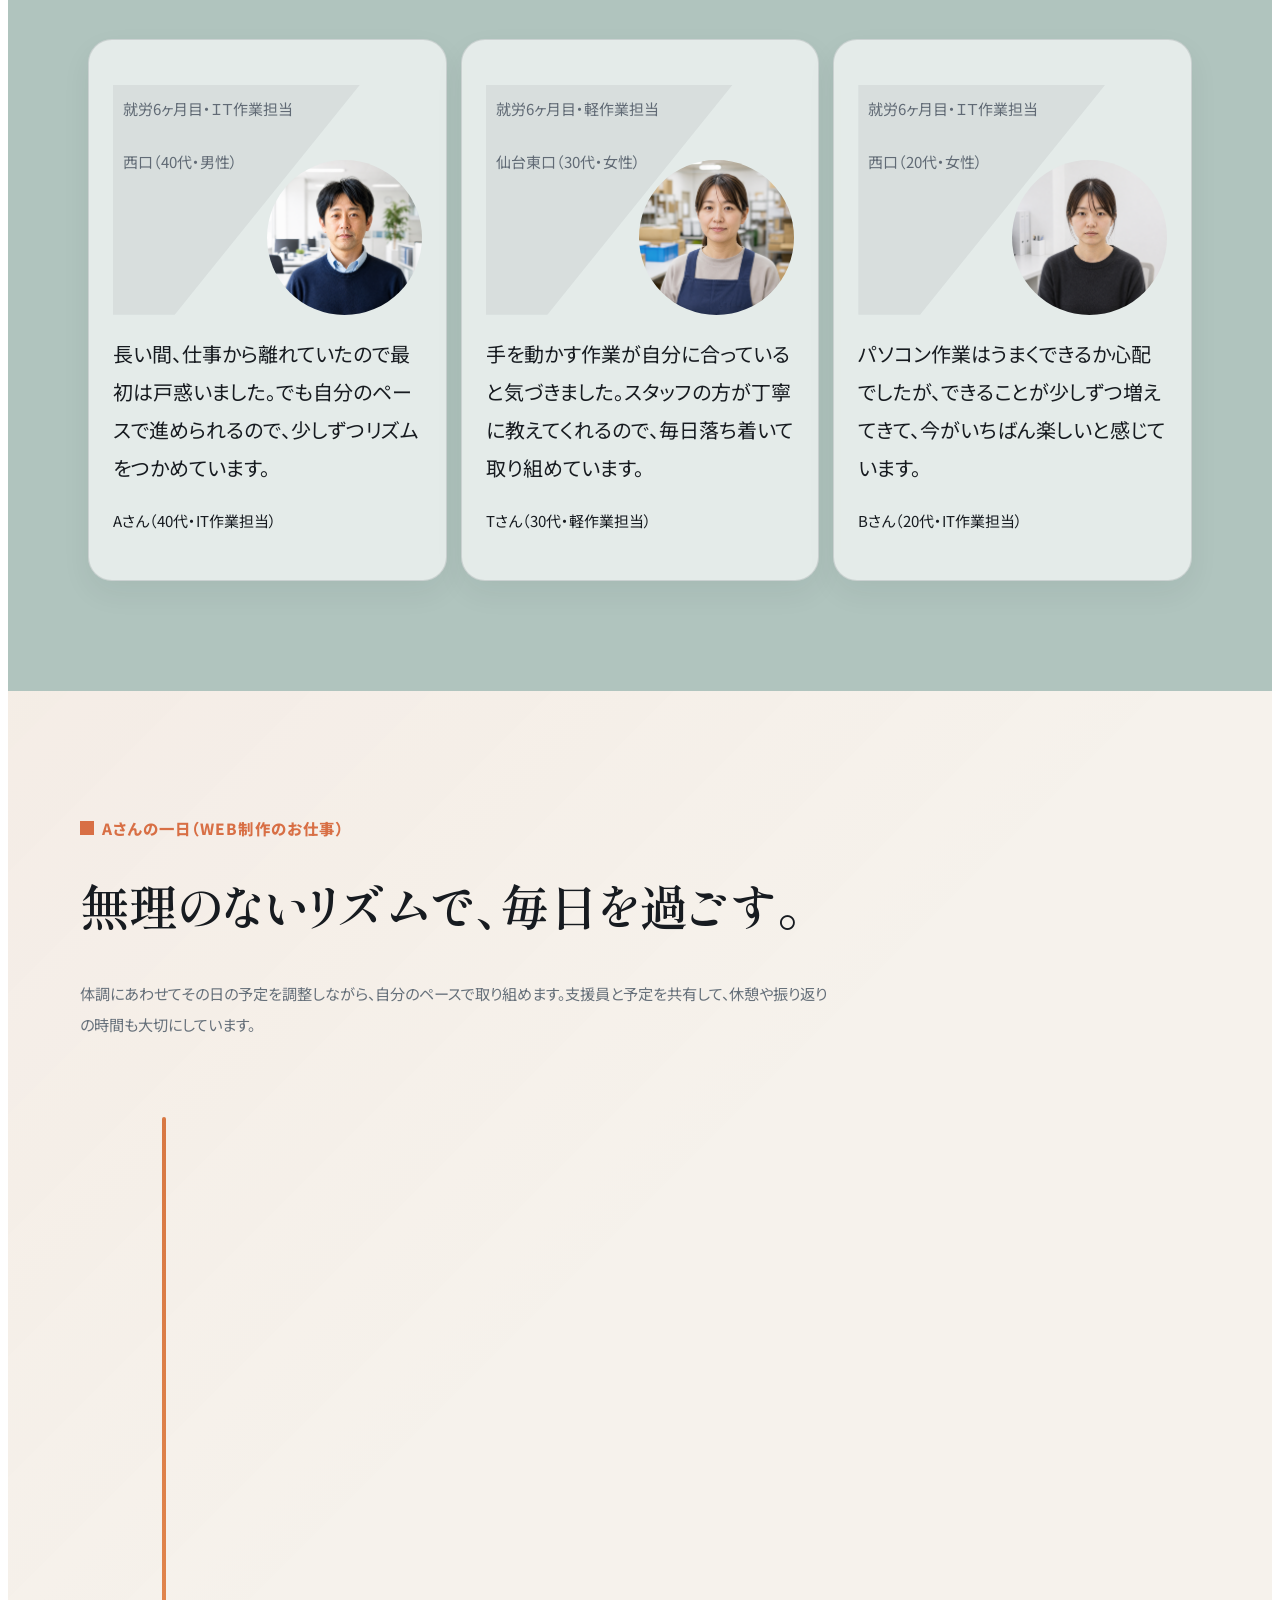
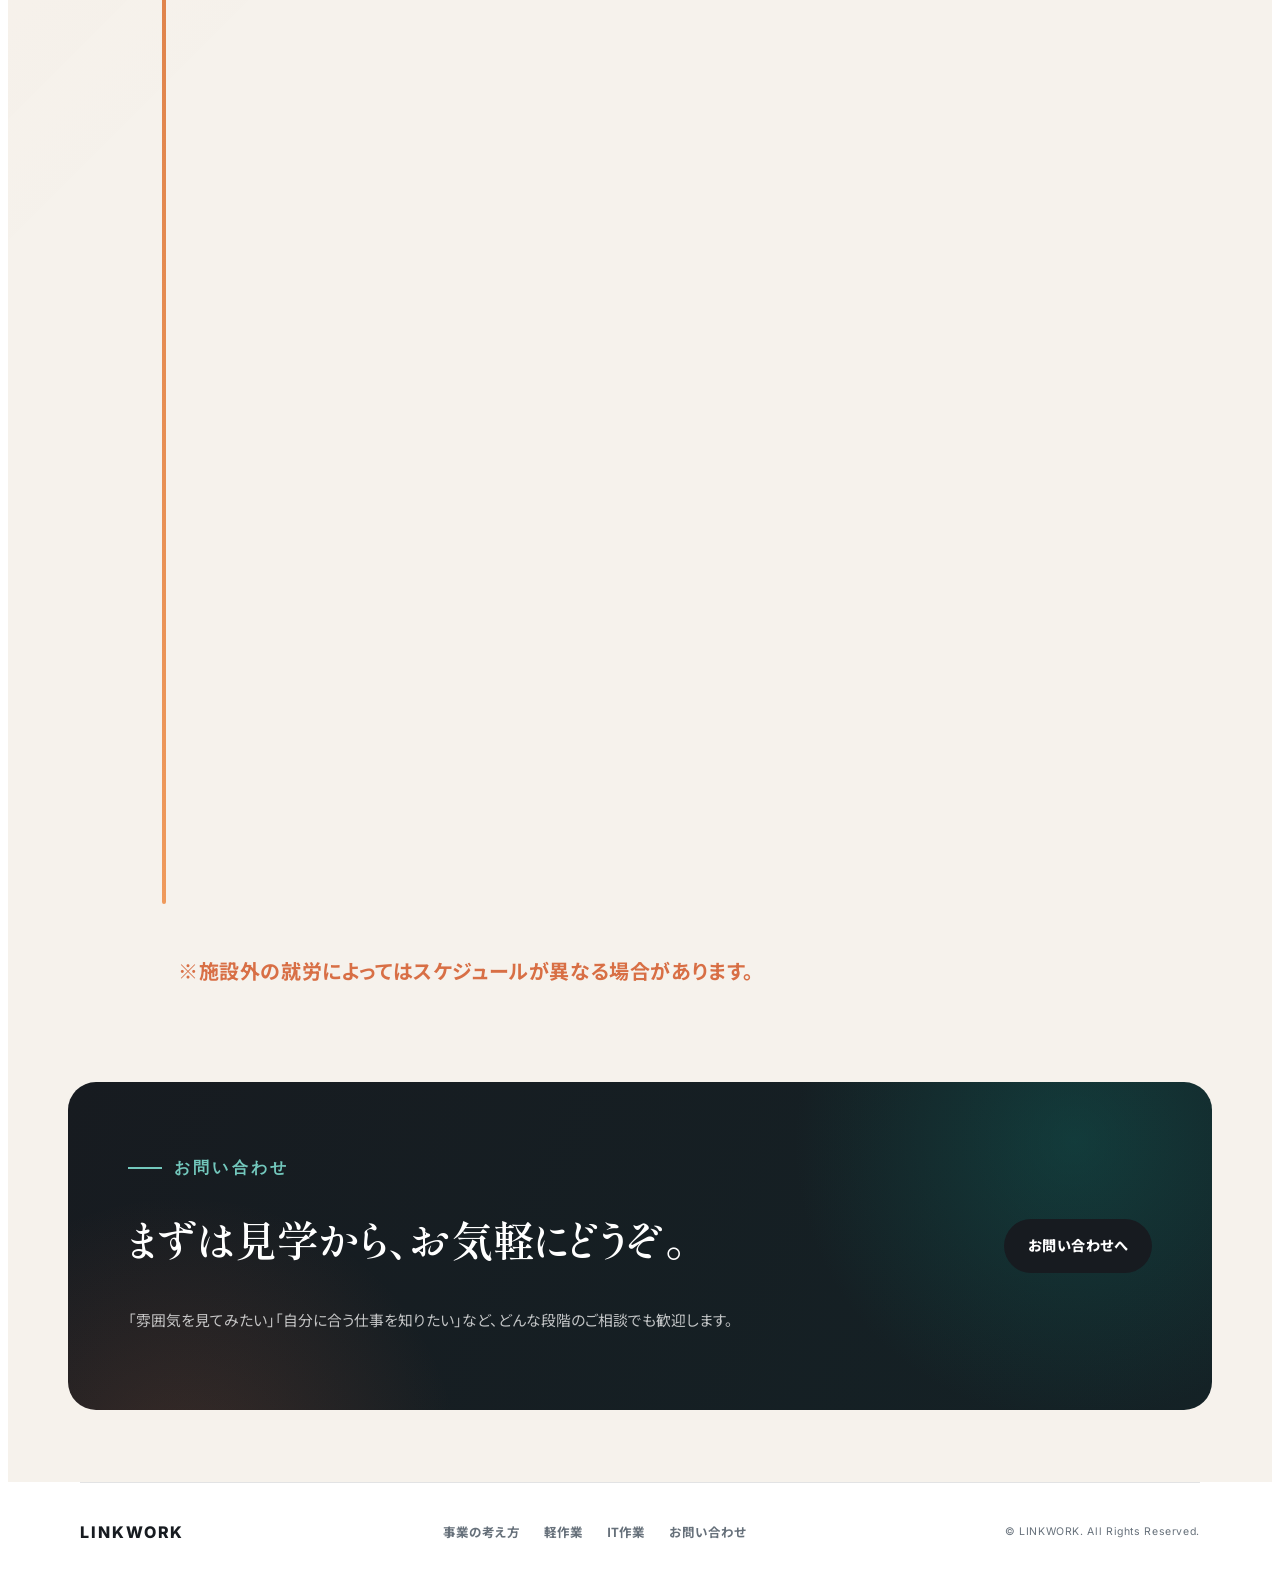
==== commit 0c61878f: "update" ====
--- a/business.html
+++ b/business.html
@@ -9,6 +9,7 @@
     <link rel="preconnect" href="https://fonts.gstatic.com" crossorigin />
     <link href="https://fonts.googleapis.com/css2?family=Inter:wght@500;600;700;800&family=Noto+Sans+JP:wght@400;500;700;800&family=Shippori+Mincho:wght@500;600;700&display=swap" rel="stylesheet" />
     <link rel="stylesheet" href="css/reset.css" />
+    <link rel="stylesheet" href="css/style.css" />
     <link rel="stylesheet" href="css/business.css" />
   </head>
   <body class="home_page">
@@ -55,7 +56,7 @@
        作業風景（横スクロール）セクション
        =============================================== -->
       <section class="overview_section" id="overview">
-        <div class="overview_flow" data-animate>
+        <div class="overview_flow js_soft_reveal">
           <h3 class="overview_flow_title">作業風景</h3>
           <!-- 背景を流れる半透明の横長の白のリボン装飾  -->
           <div class="overview_flow_ribbons" aria-hidden="true">
@@ -114,7 +115,7 @@
        =============================================== -->
 
       <section class="section service_section service_section_light" id="light-work">
-        <div data-animate>
+        <div class="js_soft_reveal">
           <div class="section_head">
             <p class="section_label">軽作業</p>
             <h2>一つひとつ、丁寧に積み重ねていく軽作業。</h2>
@@ -157,7 +158,7 @@
        IT作業　動画詳細セクション
        =============================================== -->
       <section class="section service_section service_section_digital" id="digital-work">
-        <div data-animate>
+        <div class="js_soft_reveal">
           <div class="section_head">
             <p class="section_label">IT作業</p>
             <h2>パソコンで、できることを<br />少しずつ広げる。</h2>
@@ -192,7 +193,7 @@
       利用者の声 ─ 3カード横並び。clip-path  
        =============================================== -->
       <section class="section voice_section" id="voice">
-        <div data-animate>
+        <div class="js_soft_reveal">
           <div class="section_head">
             <p class="section_label">利用者の声</p>
             <h2>ここで、自分のペースを<br />見つけました。</h2>
@@ -252,7 +253,7 @@
        一日の流れ
        =============================================== -->
       <section class="daily_section" id="daily">
-        <div class="daily_inner" data-animate>
+        <div class="daily_inner" class="js_soft_reveal">
           <div class="daily_head">
             <p class="daily_head_case">Aさんの一日（WEB制作のお仕事）</p>
             <h2>無理のないリズムで、毎日を過ごす。</h2>
@@ -343,7 +344,7 @@
        CTAセクション
        =============================================== -->
       <section class="cta_section">
-        <div class="cta_inner" data-animate>
+        <div class="cta_inner" class="js_soft_reveal">
           <div>
             <p class="section_label section_label_light">お問い合わせ</p>
             <h2>まずは見学から、お気軽にどうぞ。</h2>
--- a/css/style.css
+++ b/css/style.css
@@ -0,0 +1,45 @@
+/* ┌─────────────────────────────────────────┐
+   │ 共通スタイル（全ページ共通）               │
+   └─────────────────────────────────────────┘ */
+
+/* ベースフォントサイズ（1280px で 1rem = 10px） */
+html {
+  font-size: calc(10 / 1280 * 100vw);
+}
+
+/* スマホ（375px で 1rem = 10px） */
+@media screen and (max-width: 699.98px) {
+  html {
+    font-size: calc(10 / 375 * 100vw);
+  }
+}
+
+/* スマホのみ表示する要素 */
+.sp_only {
+  display: none;
+}
+
+@media screen and (max-width: 699.98px) {
+  .sp_only {
+    display: block;
+  }
+}
+
+/* ┌─────────────────────────────────────────┐
+   │ スクロールアニメーション（js_soft_reveal） │
+   └─────────────────────────────────────────┘ */
+
+/* 初期状態：透明＋下にずれた位置 */
+.js_soft_reveal {
+  opacity: 0;
+  transform: translateY(4rem);
+  transition:
+    opacity 0.7s ease,
+    transform 0.8s ease;
+}
+
+/* 画面に入ったとき：表示 */
+.js_soft_reveal.is_visible {
+  opacity: 1;
+  transform: none;
+}
--- a/css/business.css
+++ b/css/business.css
@@ -21,8 +21,7 @@
    │ ベース                                   │
    └─────────────────────────────────────────┘ */
 html {
-  font-size: calc(10 / 1280 * 100vw); /* 1280px時に1rem=10px。画面幅に比例して伸びる */
-  scroll-behavior: smooth;
+  scroll-behavior: smooth; /* style.css でフォントサイズを管理 */
 }
 
 body {
@@ -1316,21 +1315,6 @@
   letter-spacing: 0.06em;
 }
 
-/* ┌─────────────────────────────────────────┐
-   │ スクロールアニメーション                   │
-   └─────────────────────────────────────────┘ */
-[data-animate] {
-  opacity: 0;
-  transform: translateY(2.2rem);
-  transition:
-    opacity 0.8s var(--ease),
-    transform 0.8s var(--ease);
-}
-
-[data-animate].is_visible {
-  opacity: 1;
-  transform: translateY(0);
-}
 
 /* ┌─────────────────────────────────────────┐
    │ アニメーション軽減（アクセシビリティ）      │
@@ -1344,10 +1328,6 @@
     transition-duration: 0.01ms !important;
   }
 
-  [data-animate] {
-    opacity: 1;
-    transform: none;
-  }
 
   .business_hero .section_label,
   .business_hero h1,
@@ -1442,10 +1422,6 @@
    │ スマホ（700px以下）                       │
    └─────────────────────────────────────────┘ */
 @media screen and (max-width: 700px) {
-  html {
-    font-size: calc(10 / 375 * 100vw); /* 375px時に1rem=10px */
-  }
-
   body {
     background-size: 4.8rem 4.8rem;
   }
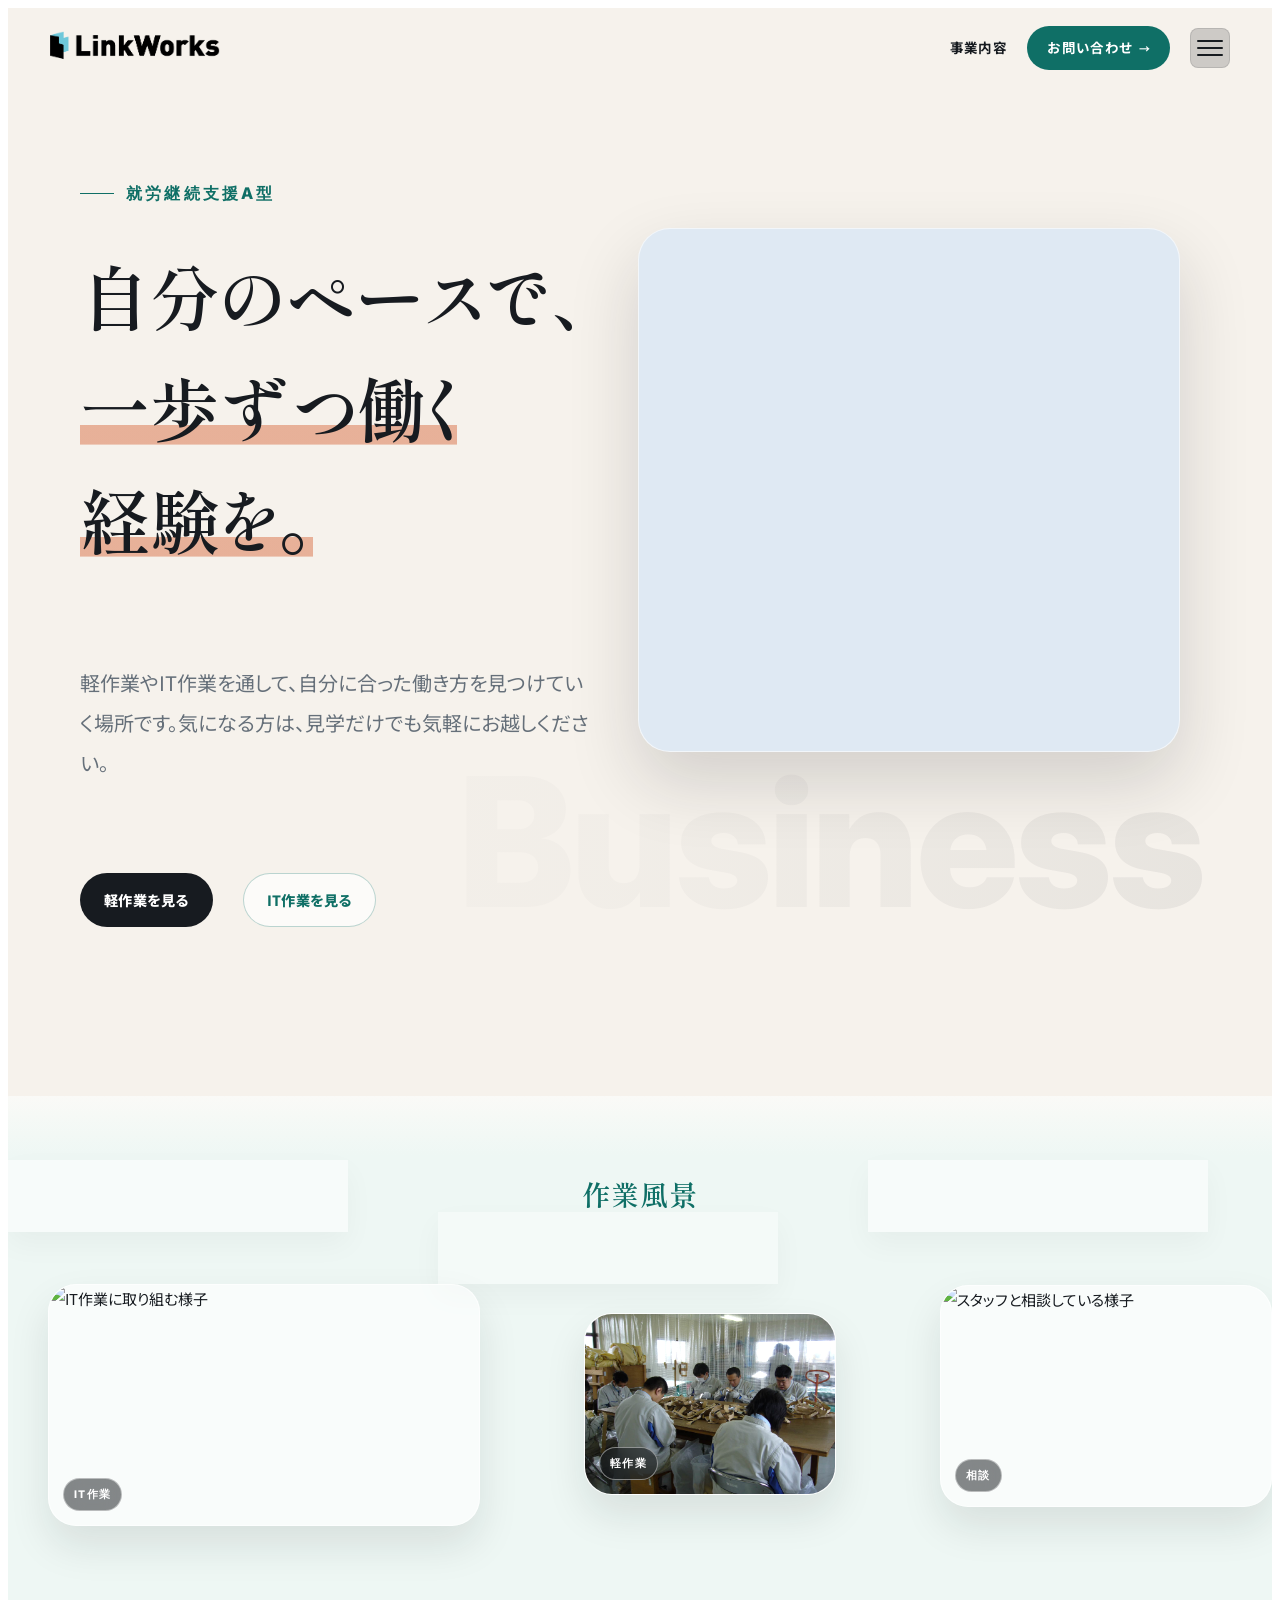
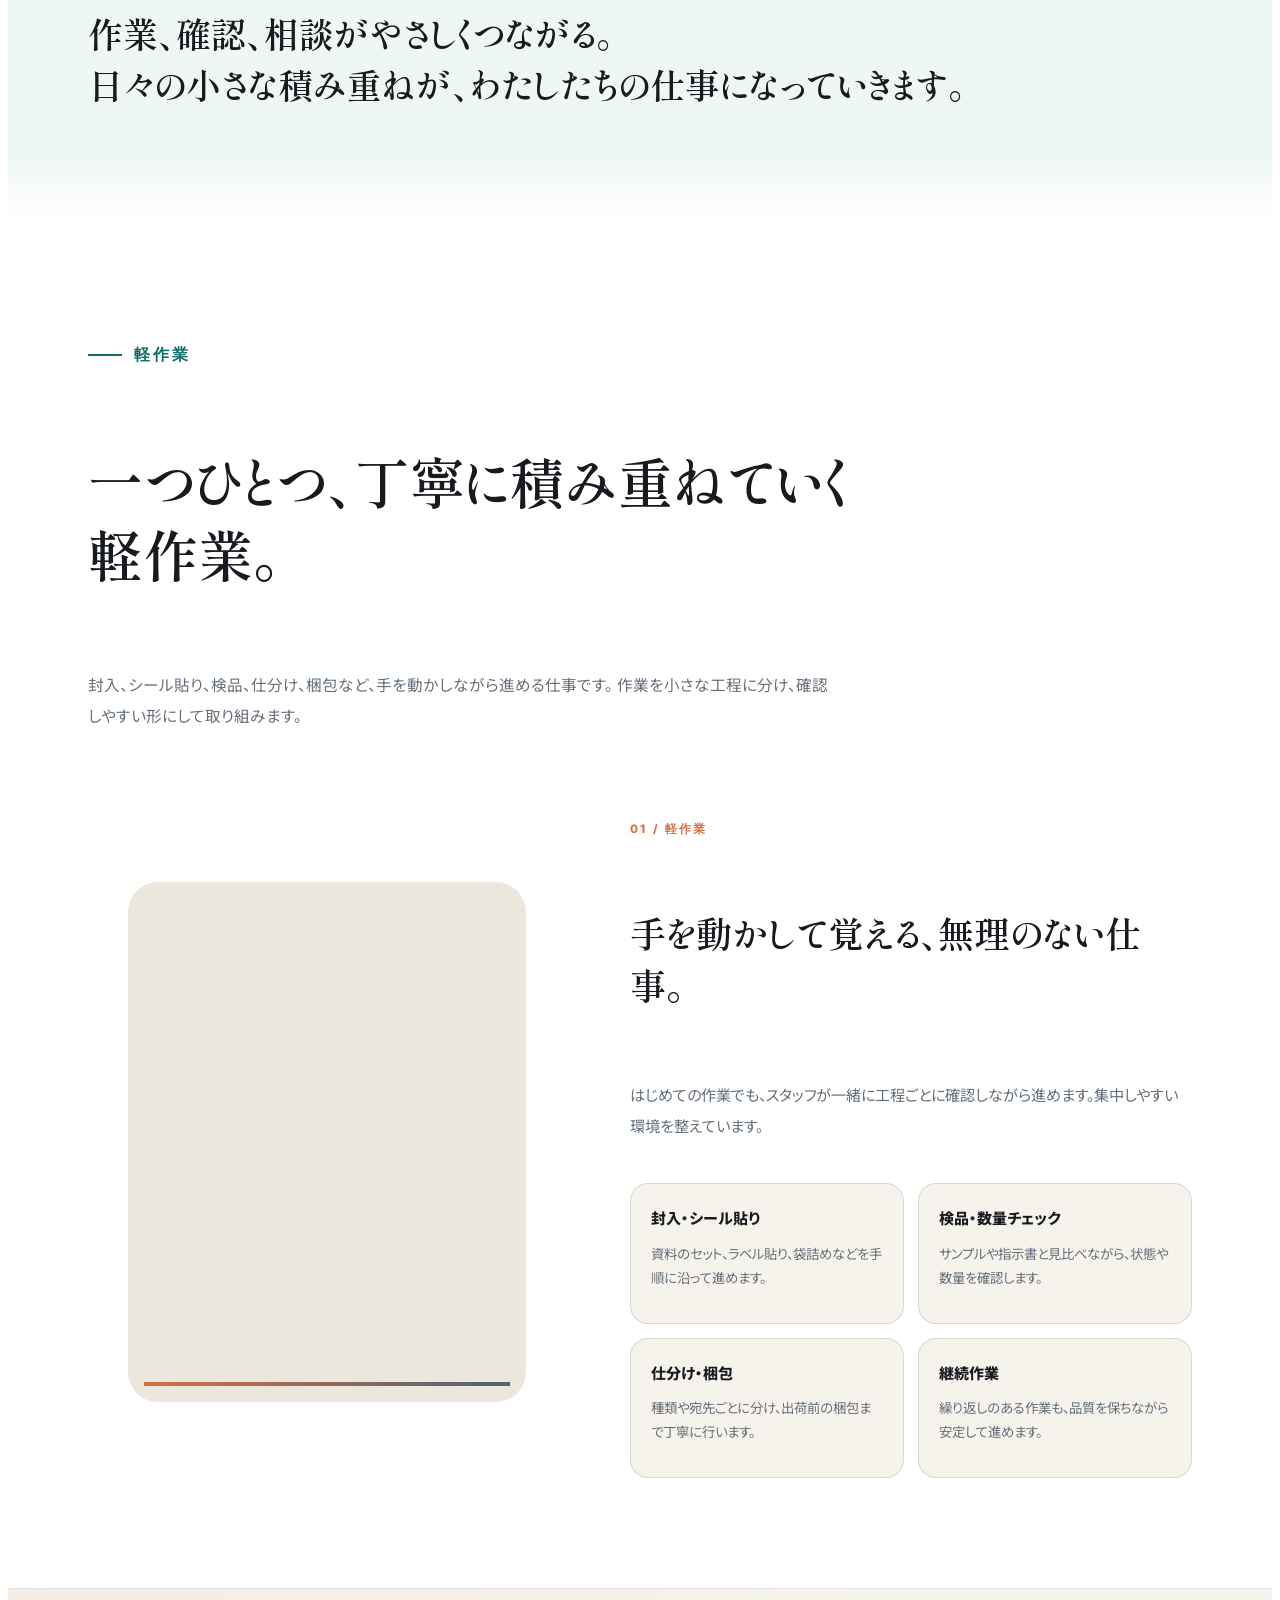
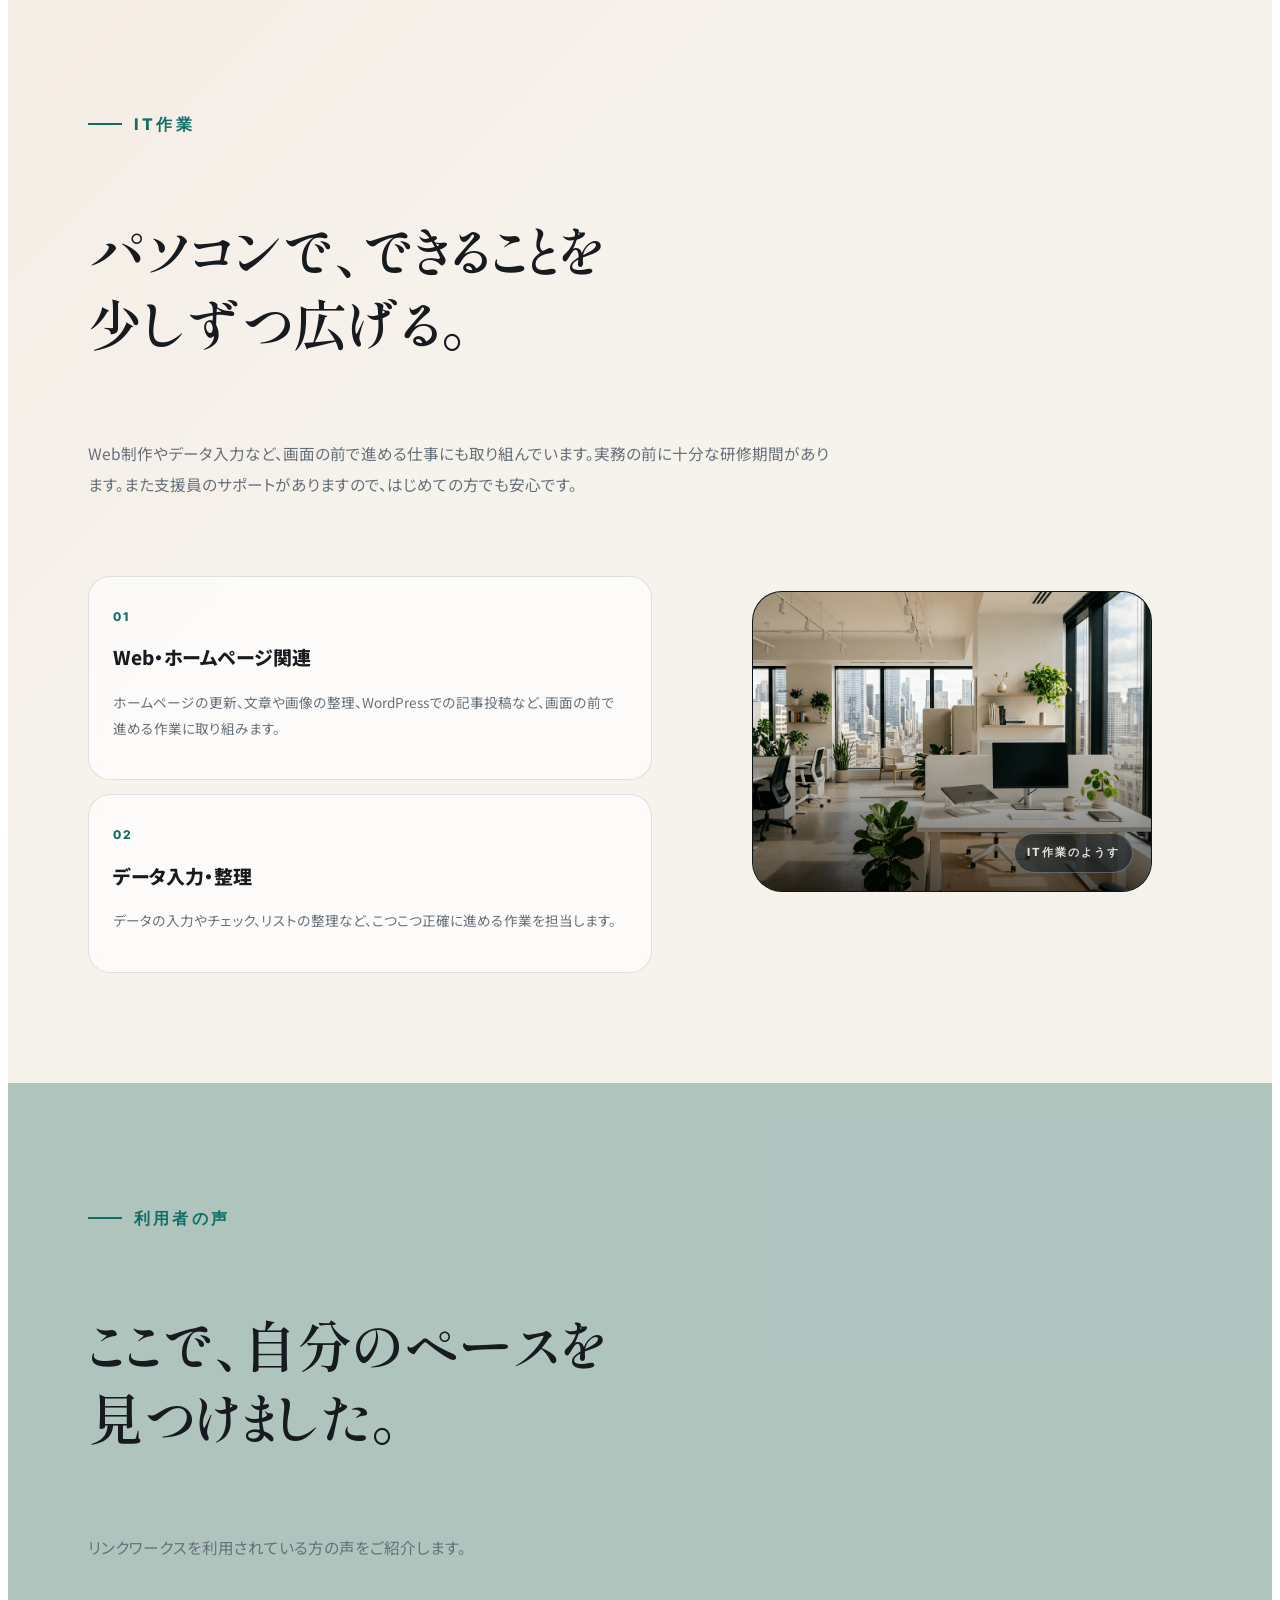
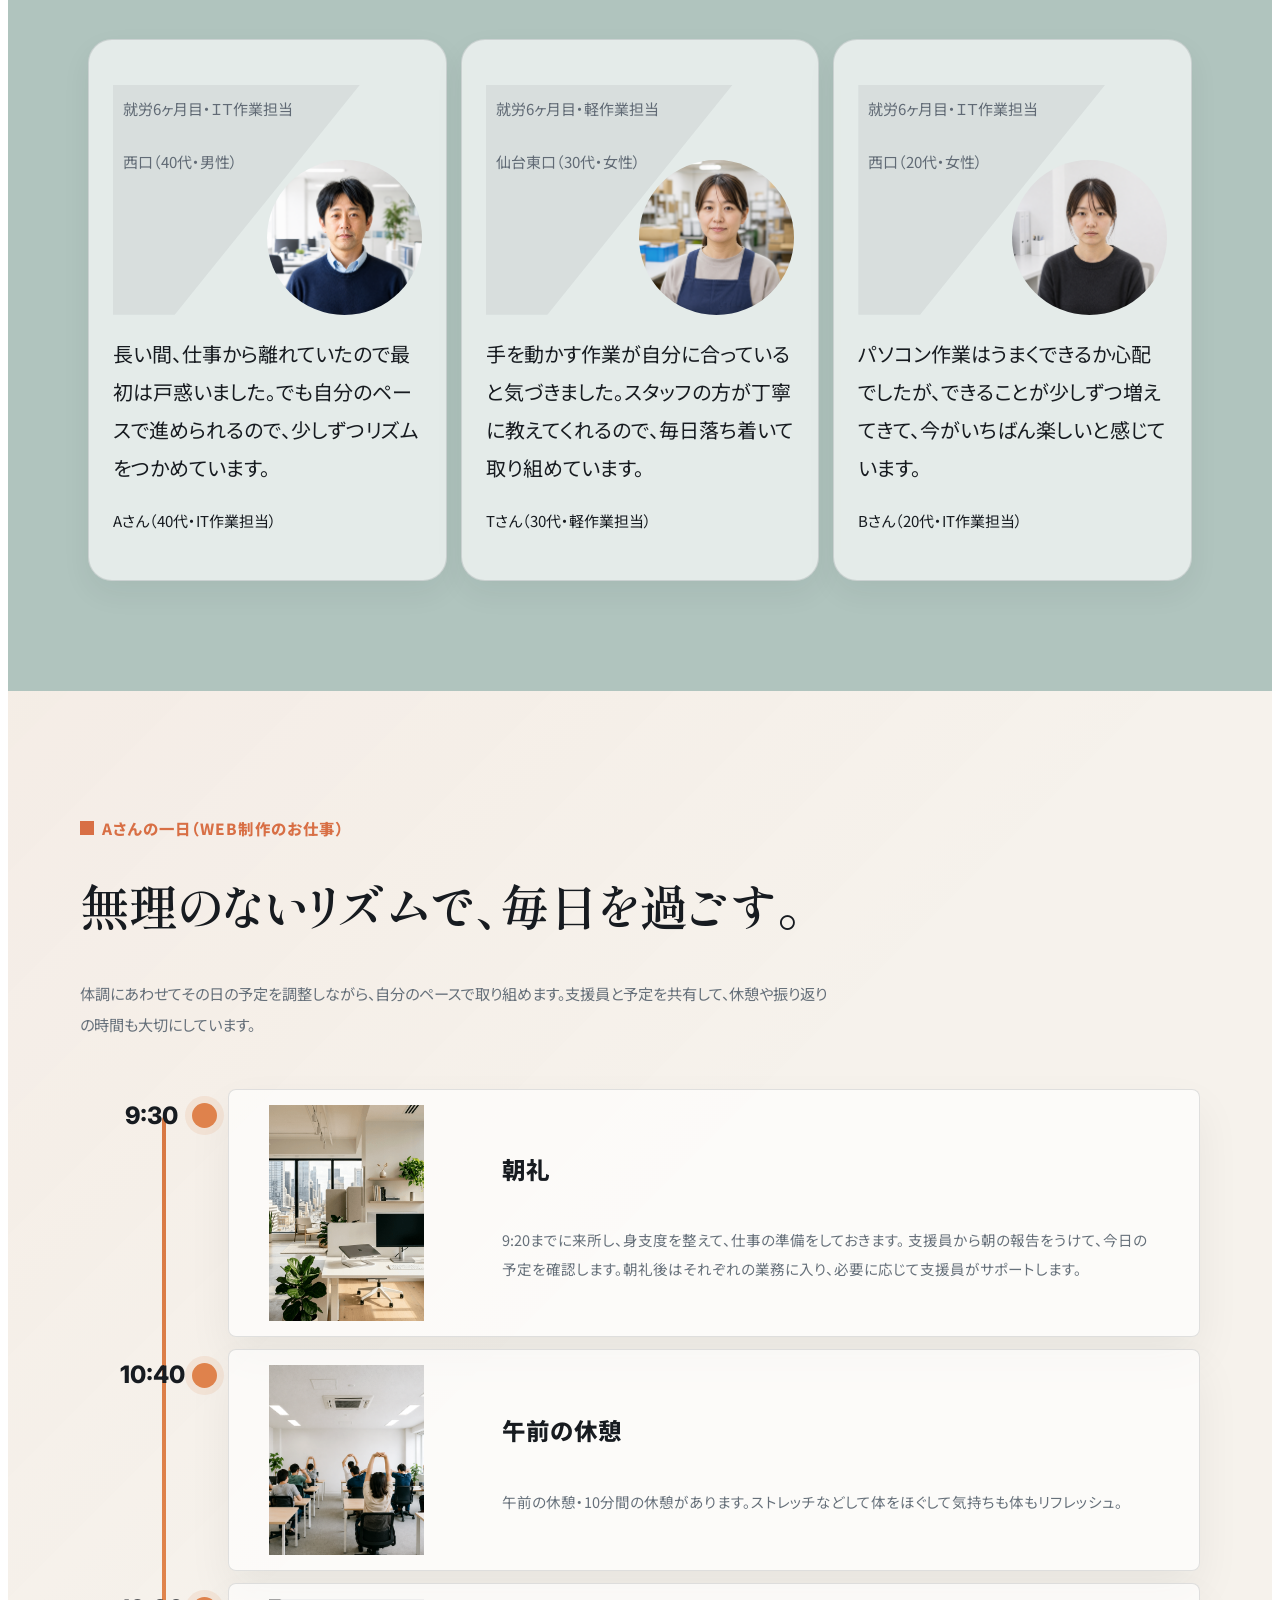
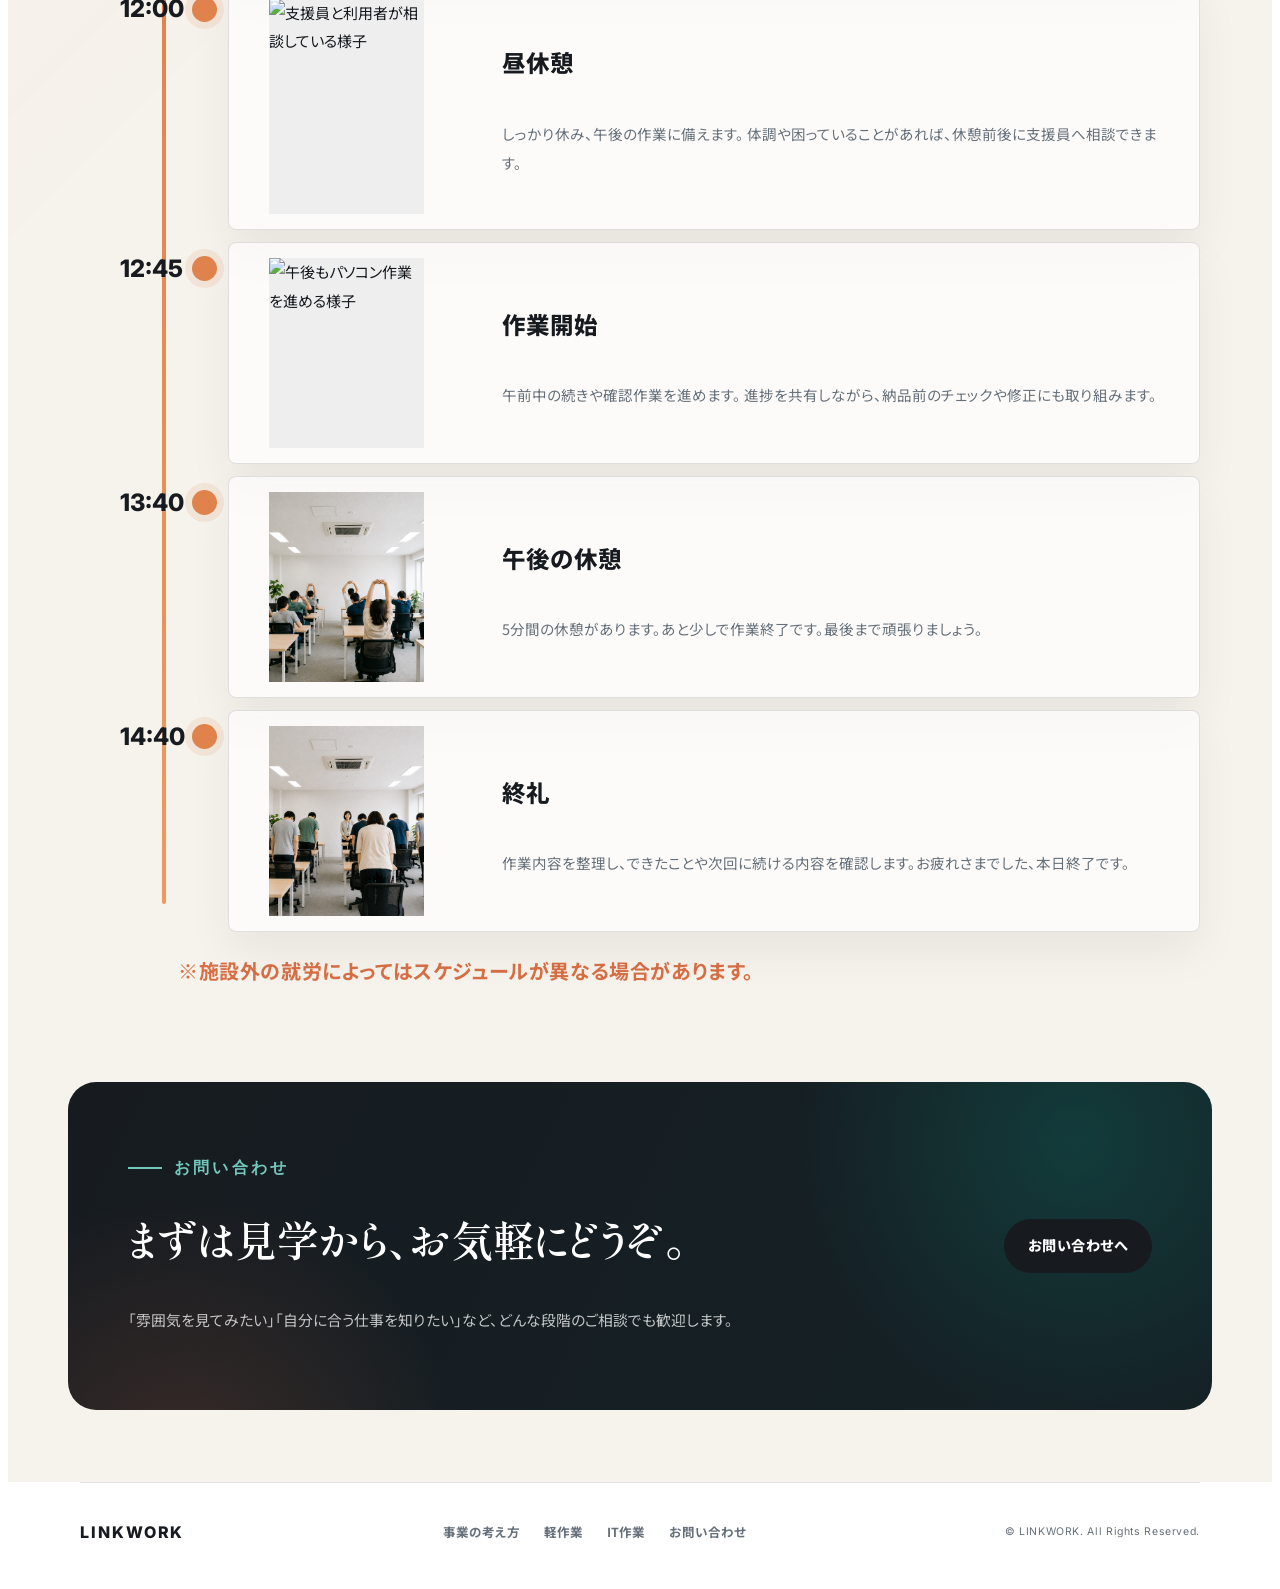
==== commit d52c192a: "update" ====
--- a/business.html
+++ b/business.html
@@ -253,7 +253,7 @@
        一日の流れ
        =============================================== -->
       <section class="daily_section" id="daily">
-        <div class="daily_inner" class="js_soft_reveal">
+        <div class="daily_inner js_soft_reveal">
           <div class="daily_head">
             <p class="daily_head_case">Aさんの一日（WEB制作のお仕事）</p>
             <h2>無理のないリズムで、毎日を過ごす。</h2>
--- a/css/business.css
+++ b/css/business.css
@@ -1079,32 +1079,19 @@
   align-items: start;
   opacity: 0;
   transform: translate3d(0, 2.2rem, 0);
+  transition:
+    opacity 0.72s var(--ease),
+    transform 0.72s var(--ease);
 }
 
 /* スクロールで表示エリアに入ったら順番にフェードイン */
 .daily_inner.is_visible .daily_item {
-  animation: daily_item-in 0.72s var(--ease) forwards;
-}
-
-.daily_inner.is_visible .daily_item:nth-child(1) {
-  animation-delay: 0.1s;
-}
-.daily_inner.is_visible .daily_item:nth-child(2) {
-  animation-delay: 0.18s;
-}
-.daily_inner.is_visible .daily_item:nth-child(3) {
-  animation-delay: 0.26s;
-}
-.daily_inner.is_visible .daily_item:nth-child(4) {
-  animation-delay: 0.34s;
-}
-.daily_inner.is_visible .daily_item:nth-child(5) {
-  animation-delay: 0.42s;
-}
-.daily_inner.is_visible .daily_item:nth-child(6) {
-  animation-delay: 0.5s;
-}
-
+  opacity: 1;
+  transform: translate3d(0, 0, 0);
+}
+
+/* ここは他とフェードインしている処理同様まとめてかいてもいいのだが、子（daily_inner）ではなく
+親にアニメーションの遅延をつけるために、子要素ごとに分けて指定している。そうしないと順番にならない */
 /* 縦線上の丸ドット */
 .daily_item::before {
   content: "";
@@ -1216,13 +1203,6 @@
   font-weight: 700;
   letter-spacing: 0.03em;
   padding-left: 17rem;
-}
-
-@keyframes daily_item-in {
-  to {
-    opacity: 1;
-    transform: translate3d(0, 0, 0);
-  }
 }
 
 /* ┌─────────────────────────────────────────┐
@@ -1315,7 +1295,6 @@
   letter-spacing: 0.06em;
 }
 
-
 /* ┌─────────────────────────────────────────┐
    │ アニメーション軽減（アクセシビリティ）      │
    └─────────────────────────────────────────┘ */
@@ -1328,7 +1307,6 @@
     transition-duration: 0.01ms !important;
   }
 
-
   .business_hero .section_label,
   .business_hero h1,
   .business_hero_lead,
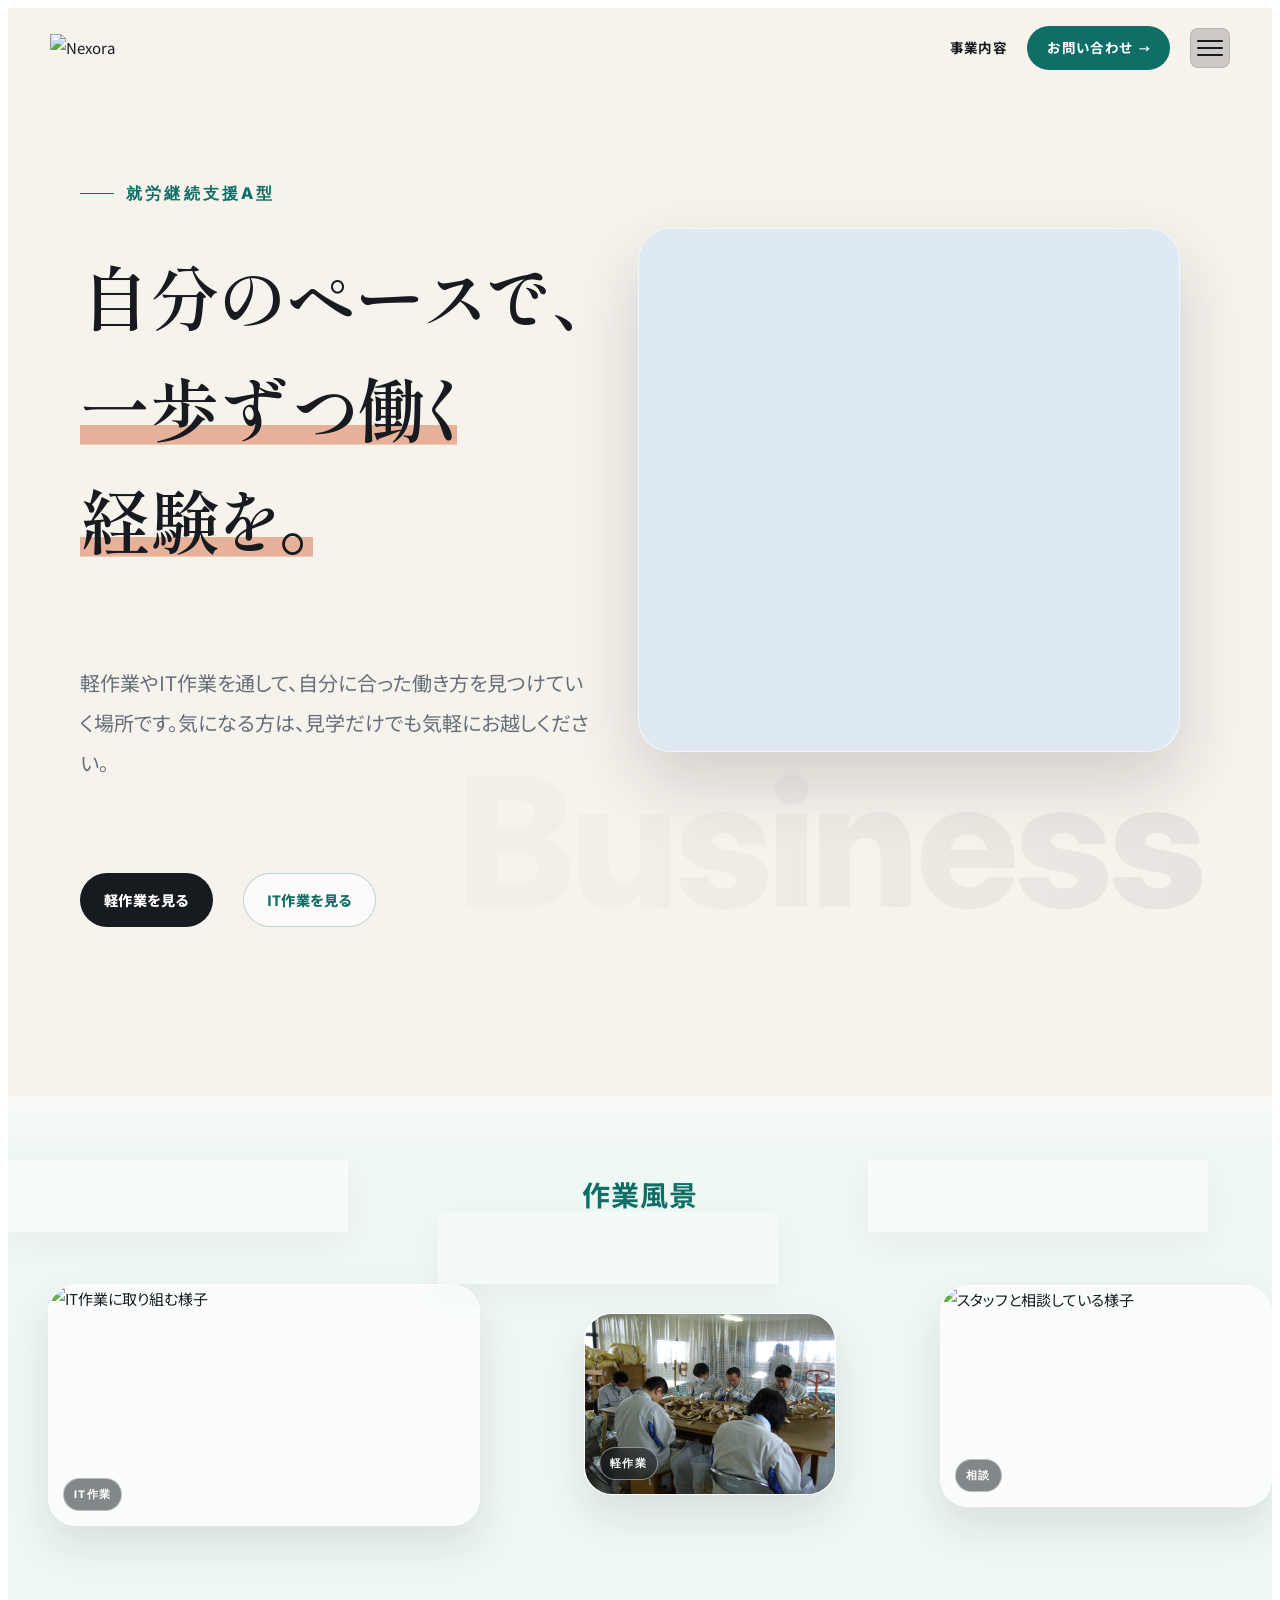
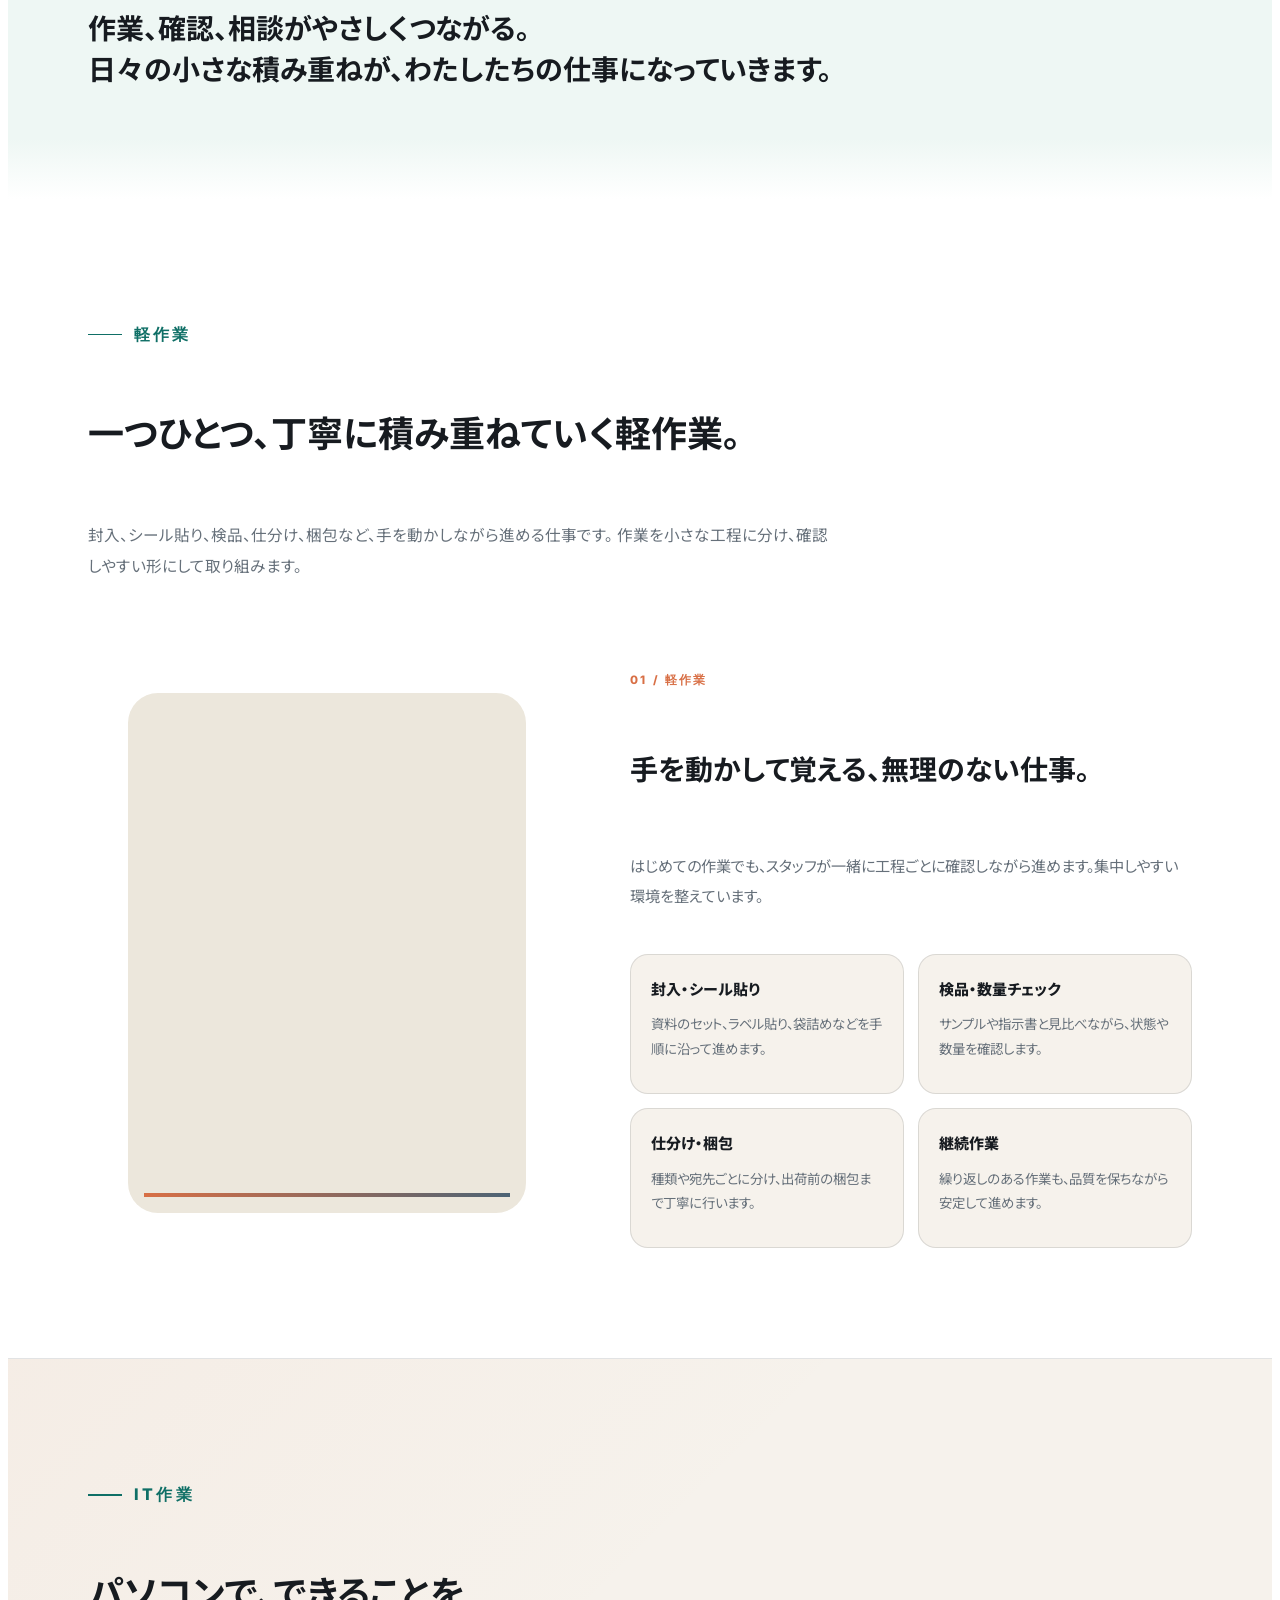
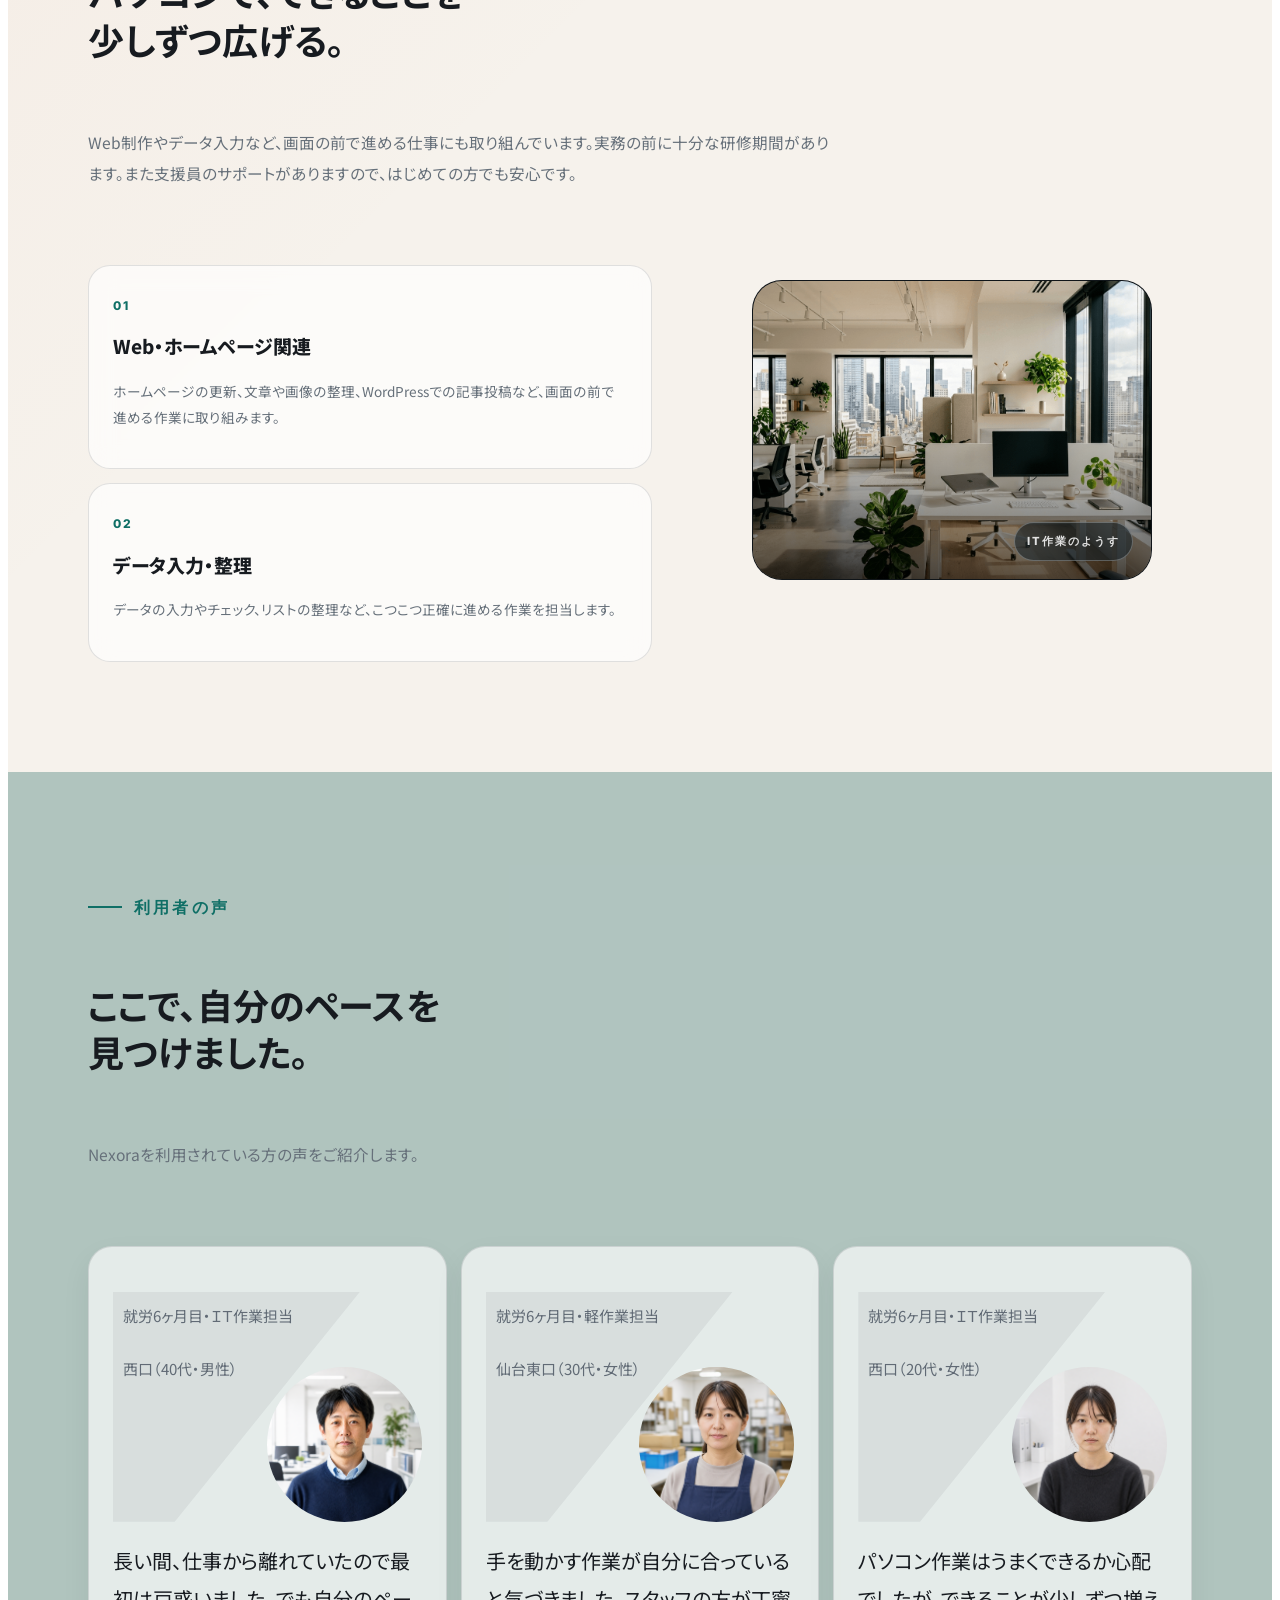
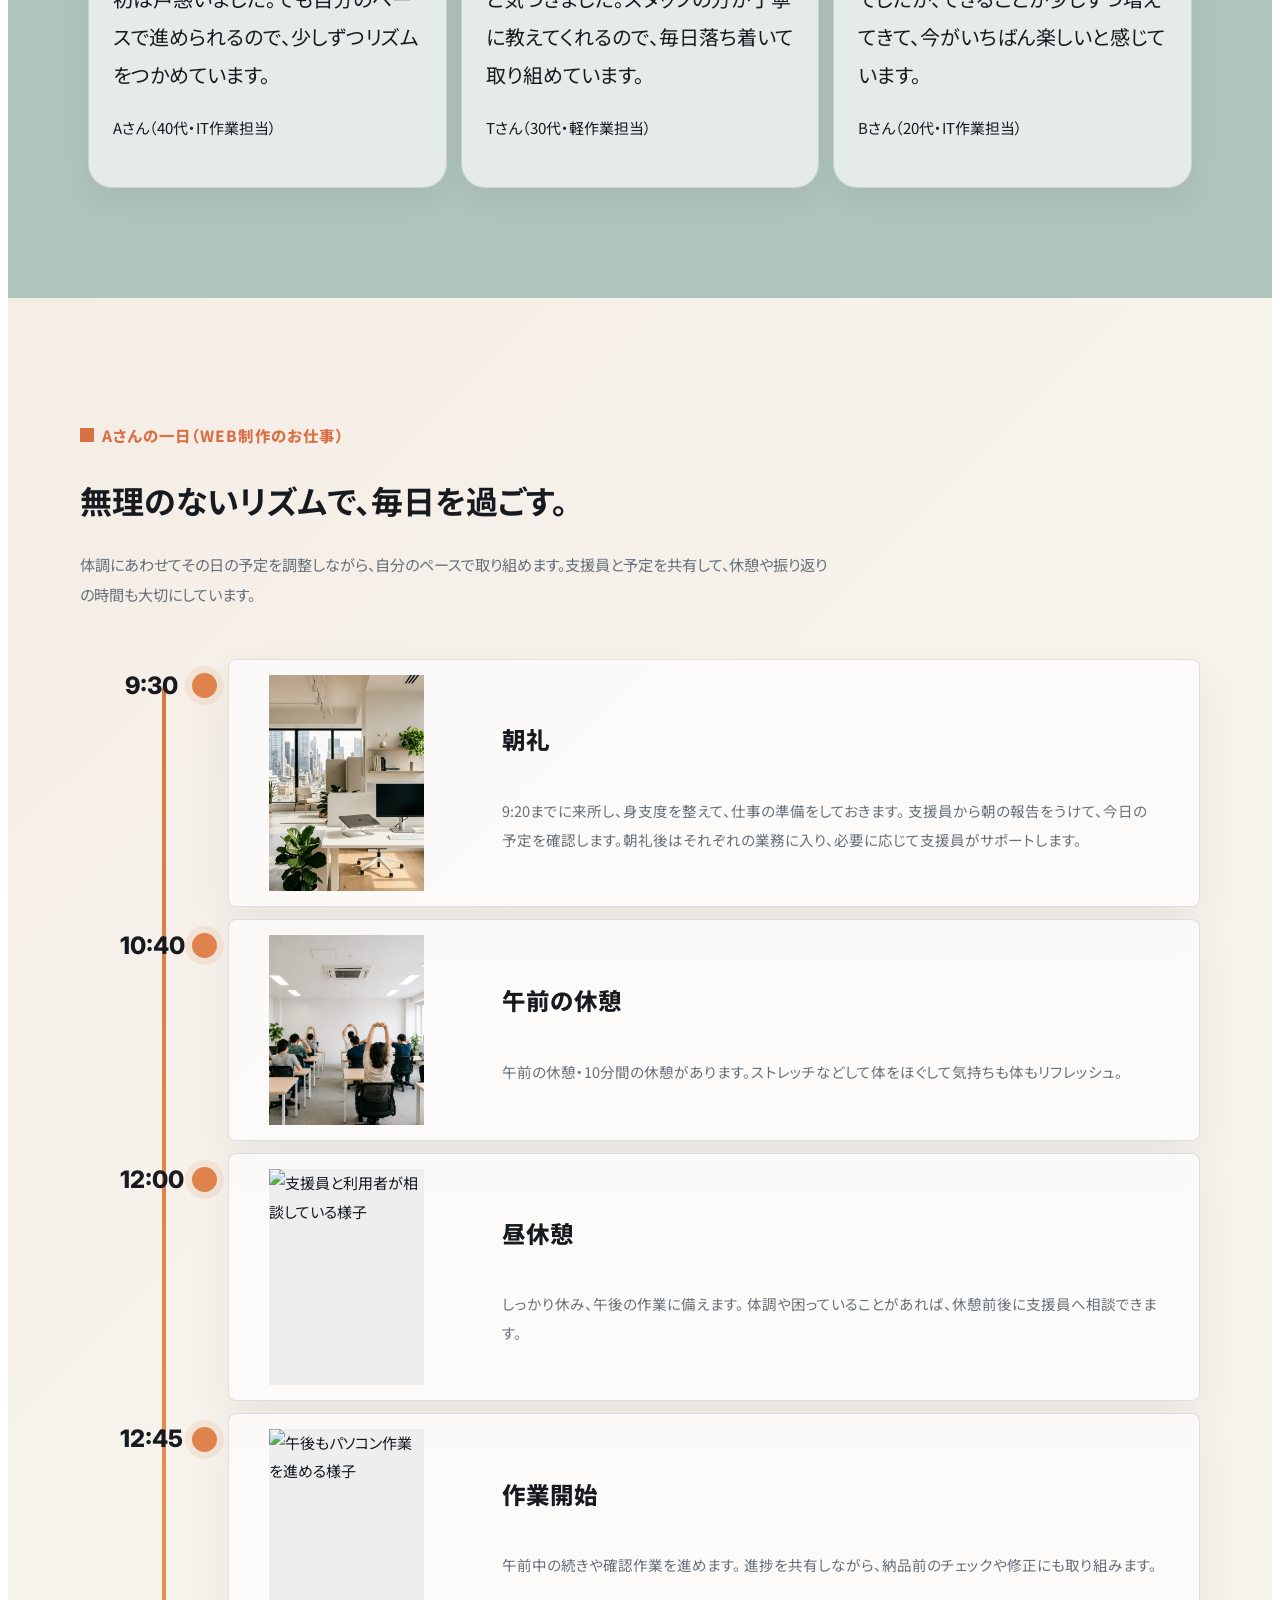
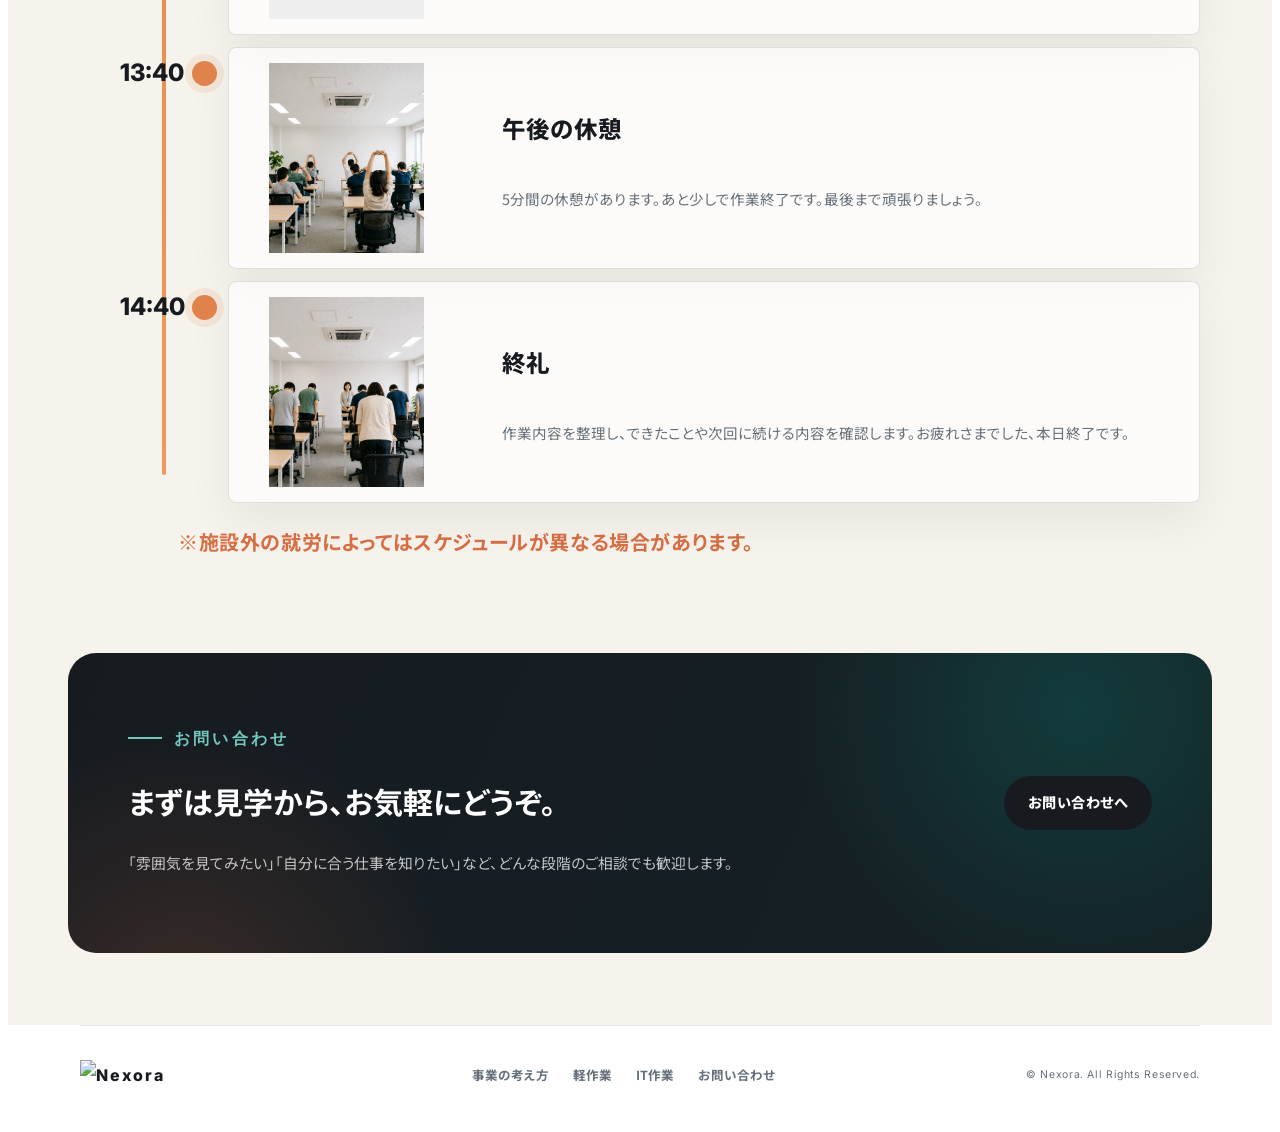
==== commit c6785d7f: "update: Nexoraブランドへの全面リニューアル - 会社名をリンクワーク→Nexoraに統一（全4ファイル） - ロゴを新Nexora画像（4:1比率）に差し替え - セクション見出しフォン" ====
--- a/business.html
+++ b/business.html
@@ -3,8 +3,8 @@
   <head>
     <meta charset="UTF-8" />
     <meta name="viewport" content="width=device-width, initial-scale=1.0" />
-    <title>事業内容 | 就労継続支援A型 株式会社リンクワークス</title>
-    <meta name="description" content="株式会社リンクワークスの事業内容。就労継続支援A型事業所として、軽作業、IT作業、1日の流れをご紹介します。" />
+    <title>事業内容 | 就労継続支援A型 株式会社Nexora</title>
+    <meta name="description" content="株式会社Nexoraの事業内容。就労継続支援A型事業所として、軽作業、IT作業、1日の流れをご紹介します。" />
     <link rel="preconnect" href="https://fonts.googleapis.com" />
     <link rel="preconnect" href="https://fonts.gstatic.com" crossorigin />
     <link href="https://fonts.googleapis.com/css2?family=Inter:wght@500;600;700;800&family=Noto+Sans+JP:wght@400;500;700;800&family=Shippori+Mincho:wght@500;600;700&display=swap" rel="stylesheet" />
@@ -15,12 +15,12 @@
   <body class="home_page">
     <header class="header">
       <div class="header_inner">
-        <a href="index.html" class="logo" aria-label="株式会社リンクワークス トップページ">
-          <img src="img/ロゴ.png" alt="LinkWorks" />
+        <a href="index.html" class="logo" aria-label="株式会社Nexora トップページ">
+          <img src="img/nexora_最新(4：1).png" alt="Nexora" />
         </a>
         <div class="header_actions">
           <a href="business.html" class="nav_link nav_menu">事業内容</a>
-          <a href="index.html#contact" class="nav_link nav_cta">お問い合わせ</a>
+          <a href="contact.html" class="nav_link nav_cta">お問い合わせ</a>
           <button class="hamburger" aria-label="メニューを開く">
             <span></span>
             <span></span>
@@ -197,7 +197,7 @@
           <div class="section_head">
             <p class="section_label">利用者の声</p>
             <h2>ここで、自分のペースを<br />見つけました。</h2>
-            <p>リンクワークスを利用されている方の声をご紹介します。</p>
+            <p>Nexoraを利用されている方の声をご紹介します。</p>
           </div>
 
           <div class="voice_grid">
@@ -350,20 +350,20 @@
             <h2>まずは見学から、お気軽にどうぞ。</h2>
             <p>「雰囲気を見てみたい」「自分に合う仕事を知りたい」など、どんな段階のご相談でも歓迎します。</p>
           </div>
-          <a class="button button_primary" href="index.html#contact">お問い合わせへ</a>
+          <a class="button button_primary" href="contact.html">お問い合わせへ</a>
         </div>
       </section>
     </main>
 
     <footer class="site_footer">
-      <a class="footer_logo" href="index.html">LINKWORK</a>
+      <a class="footer_logo" href="index.html"><img src="/img/nexora_最新(4：1).png" alt="Nexora" /></a>
       <nav class="footer_nav" aria-label="フッターナビゲーション">
         <a href="#overview">事業の考え方</a>
         <a href="#light-work">軽作業</a>
         <a href="#digital-work">IT作業</a>
-        <a href="index.html#contact">お問い合わせ</a>
+        <a href="contact.html">お問い合わせ</a>
       </nav>
-      <small>&copy; LINKWORK. All Rights Reserved.</small>
+      <small>&copy; Nexora. All Rights Reserved.</small>
     </footer>
 
     <script src="script.js"></script>
--- a/css/style.css
+++ b/css/style.css
@@ -5,6 +5,10 @@
 /* ベースフォントサイズ（1280px で 1rem = 10px） */
 html {
   font-size: calc(10 / 1280 * 100vw);
+}
+
+.br_pc {
+  display: block;
 }
 
 /* スマホ（375px で 1rem = 10px） */
--- a/css/business.css
+++ b/css/business.css
@@ -98,7 +98,7 @@
 }
 
 .logo img {
-  width: 100%;
+  width: 14rem;
   height: auto;
   object-fit: contain;
 }
@@ -241,9 +241,9 @@
 .section_head h2 {
   max-width: 76rem;
   color: var(--ink);
-  font-family: var(--font-title);
-  font-size: 5.5rem;
-  font-weight: 600;
+  font-family: var(--font-ja);
+  font-size: 3.6rem;
+  font-weight: 700;
   letter-spacing: 0;
   line-height: 1.32;
 }
@@ -588,9 +588,9 @@
   z-index: 1;
   margin: 0 0 2.4rem;
   text-align: center;
-  font-family: var(--font-title);
+  font-family: var(--font-ja);
   font-size: 2.8rem;
-  font-weight: 600;
+  font-weight: 700;
   color: var(--green);
   letter-spacing: 0.04em;
 }
@@ -702,9 +702,9 @@
   margin: 5.2rem 0 0;
   padding: 0 8rem;
   color: var(--ink);
-  font-family: var(--font-title);
-  font-size: 3.5rem;
-  font-weight: 600;
+  font-family: var(--font-ja);
+  font-size: 2.8rem;
+  font-weight: 700;
   line-height: 1.46;
   letter-spacing: 0;
 }
@@ -786,9 +786,9 @@
 
 .service_content h3 {
   color: var(--ink);
-  font-family: var(--font-title);
-  font-size: 3.6rem;
-  font-weight: 600;
+  font-family: var(--font-ja);
+  font-size: 2.8rem;
+  font-weight: 700;
   line-height: 1.45;
 }
 
@@ -1003,7 +1003,8 @@
 .daily_inner {
   position: relative;
   z-index: 1;
-  width: min(var(--container), calc(100% - var(--gutter) * 2));
+  max-width: var(--container);
+  padding: 0 var(--gutter);
   margin: 0 auto;
   padding: 11rem 0 0;
 }
@@ -1034,9 +1035,9 @@
 .daily_head h2 {
   margin-top: 1.7rem;
   color: var(--ink);
-  font-family: var(--font-title);
-  font-size: 4.9rem;
-  font-weight: 600;
+  font-family: var(--font-ja);
+  font-size: 3.2rem;
+  font-weight: 700;
   letter-spacing: 0;
   line-height: 1.34;
 }
@@ -1235,9 +1236,9 @@
   margin-top: 1.6rem;
   max-width: 80rem;
   color: #fff;
-  font-family: var(--font-title);
-  font-size: 4.2rem;
-  font-weight: 600;
+  font-family: var(--font-ja);
+  font-size: 3rem;
+  font-weight: 700;
   line-height: 1.45;
 }
 
@@ -1257,7 +1258,8 @@
   grid-template-columns: auto 1fr auto;
   gap: 3rem;
   align-items: center;
-  width: min(var(--container), calc(100% - var(--gutter) * 2));
+  max-width: var(--container);
+  padding: 0 var(--gutter);
   margin: 0 auto;
   border-top: 1px solid var(--line);
   padding: 3.4rem 0;
@@ -1270,6 +1272,8 @@
   font-size: 1.6rem;
   font-weight: 800;
   letter-spacing: 0.12em;
+  width: 14rem;
+  height: auto;
 }
 
 .footer_nav {
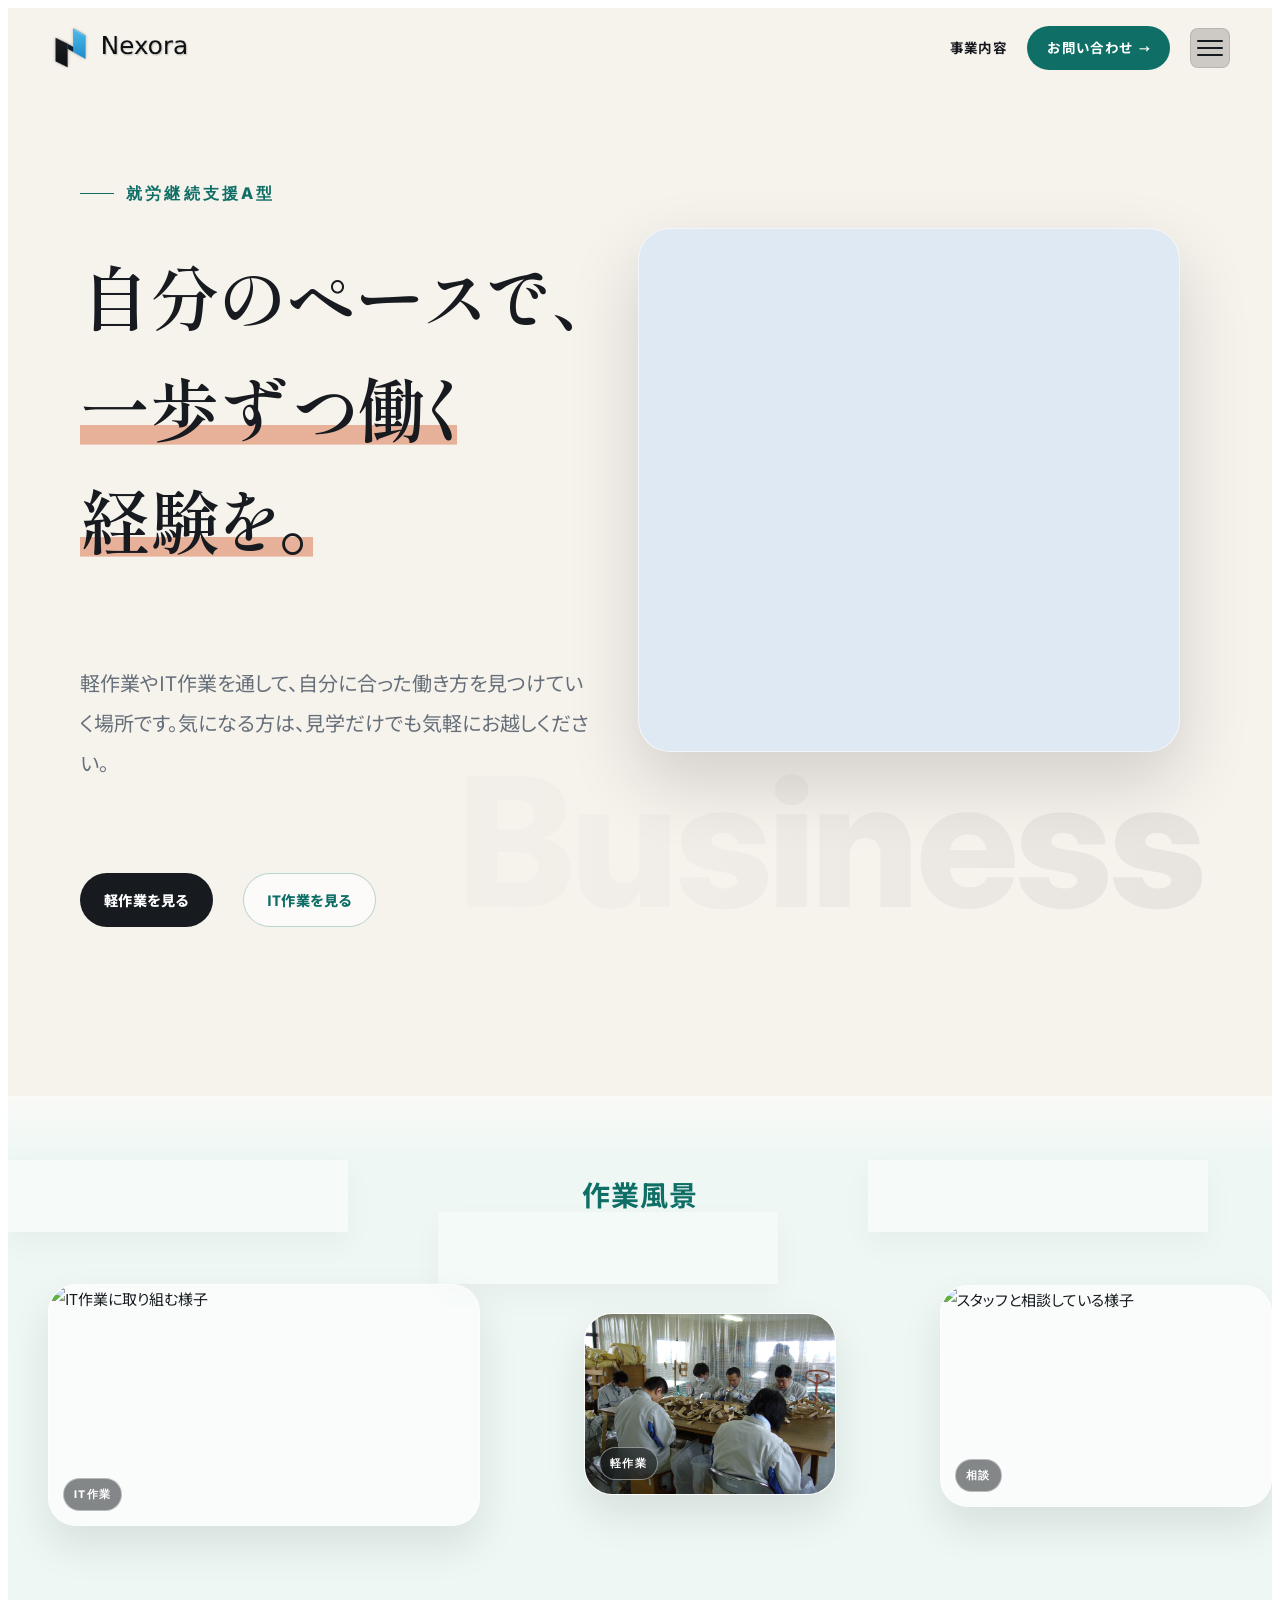
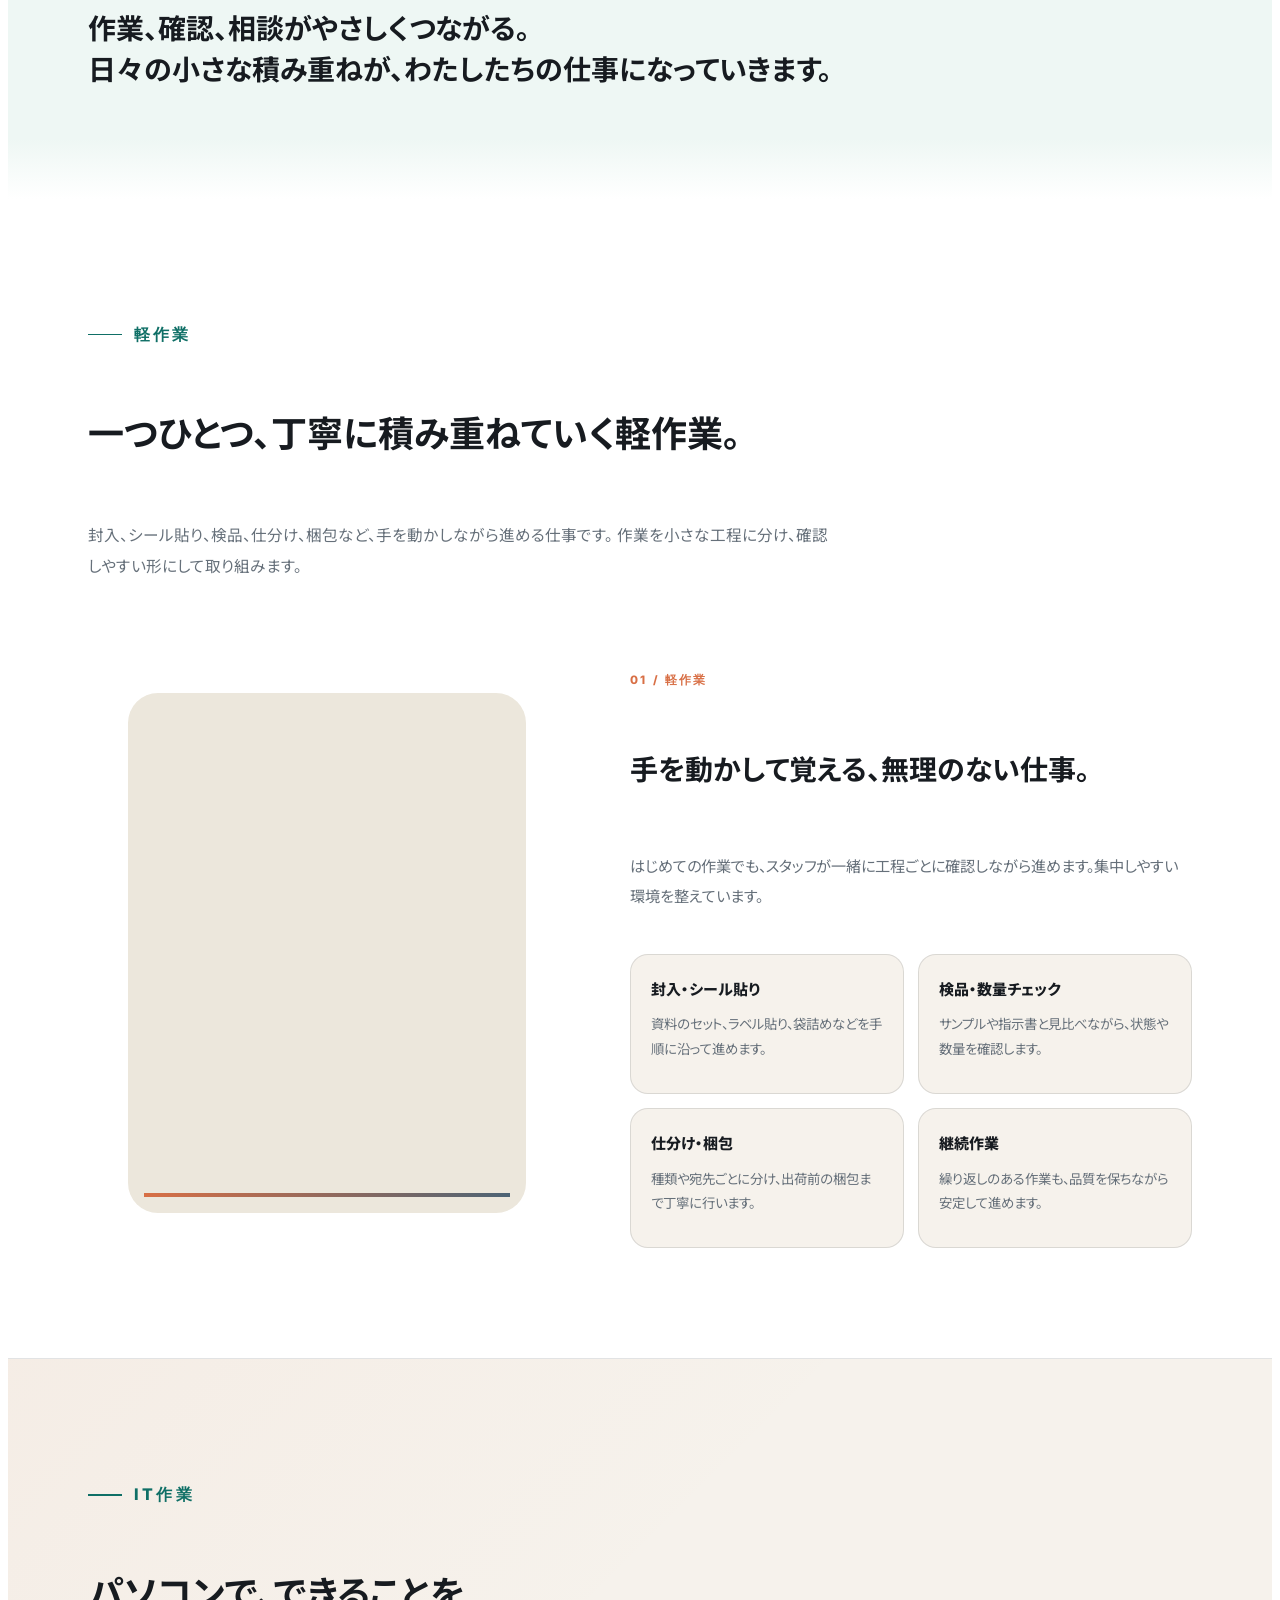
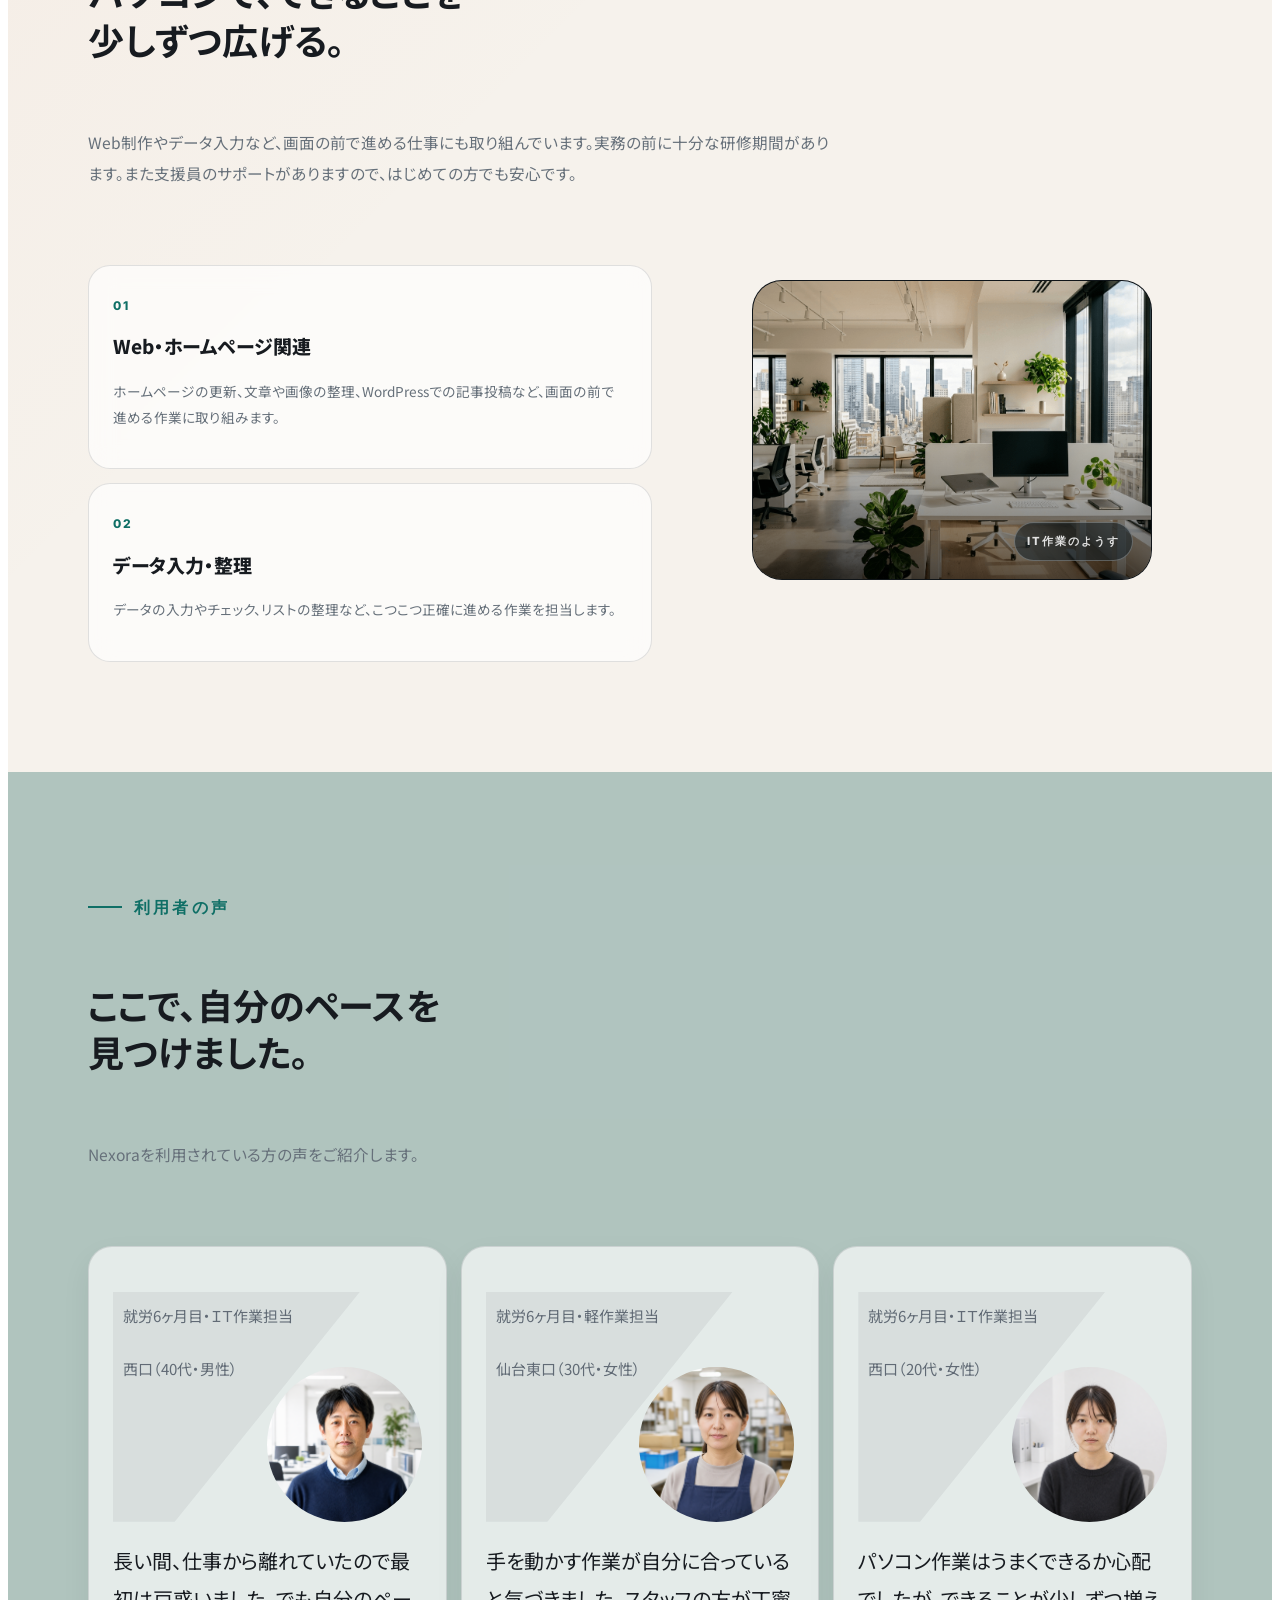
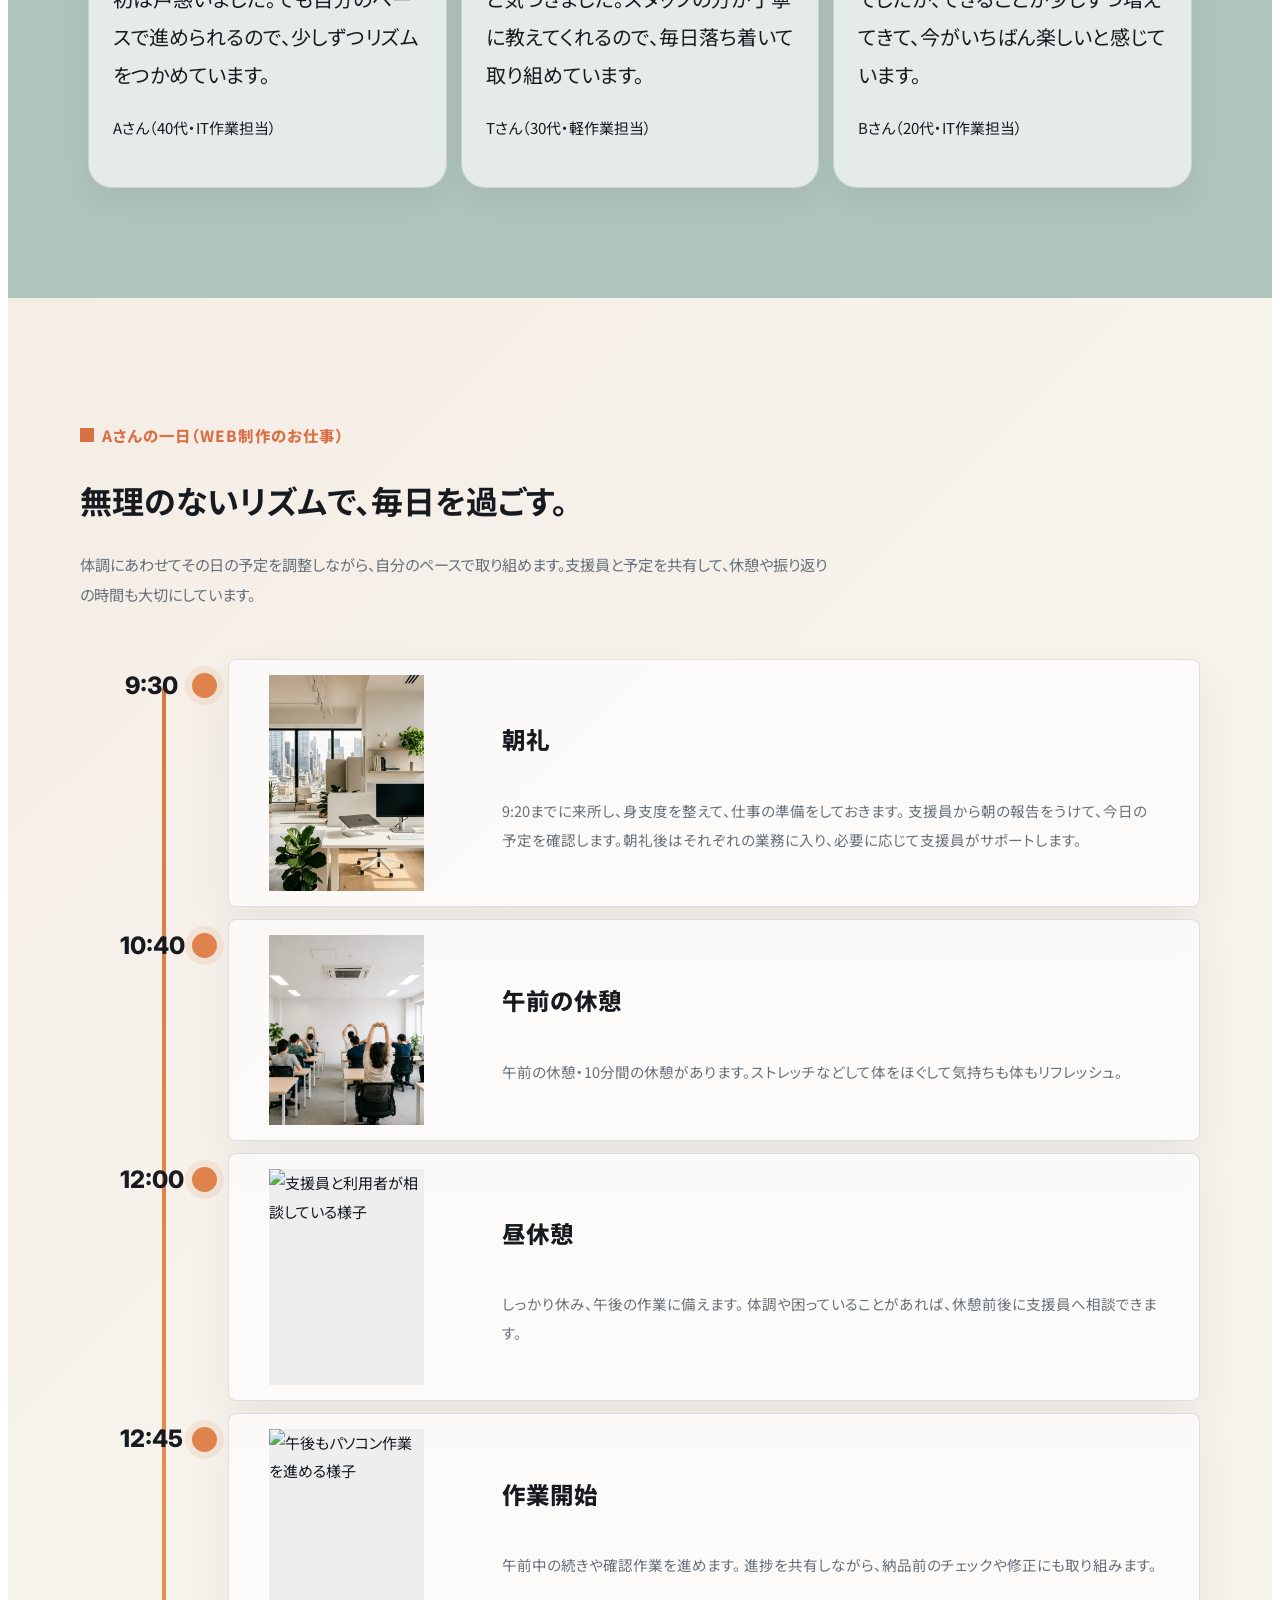
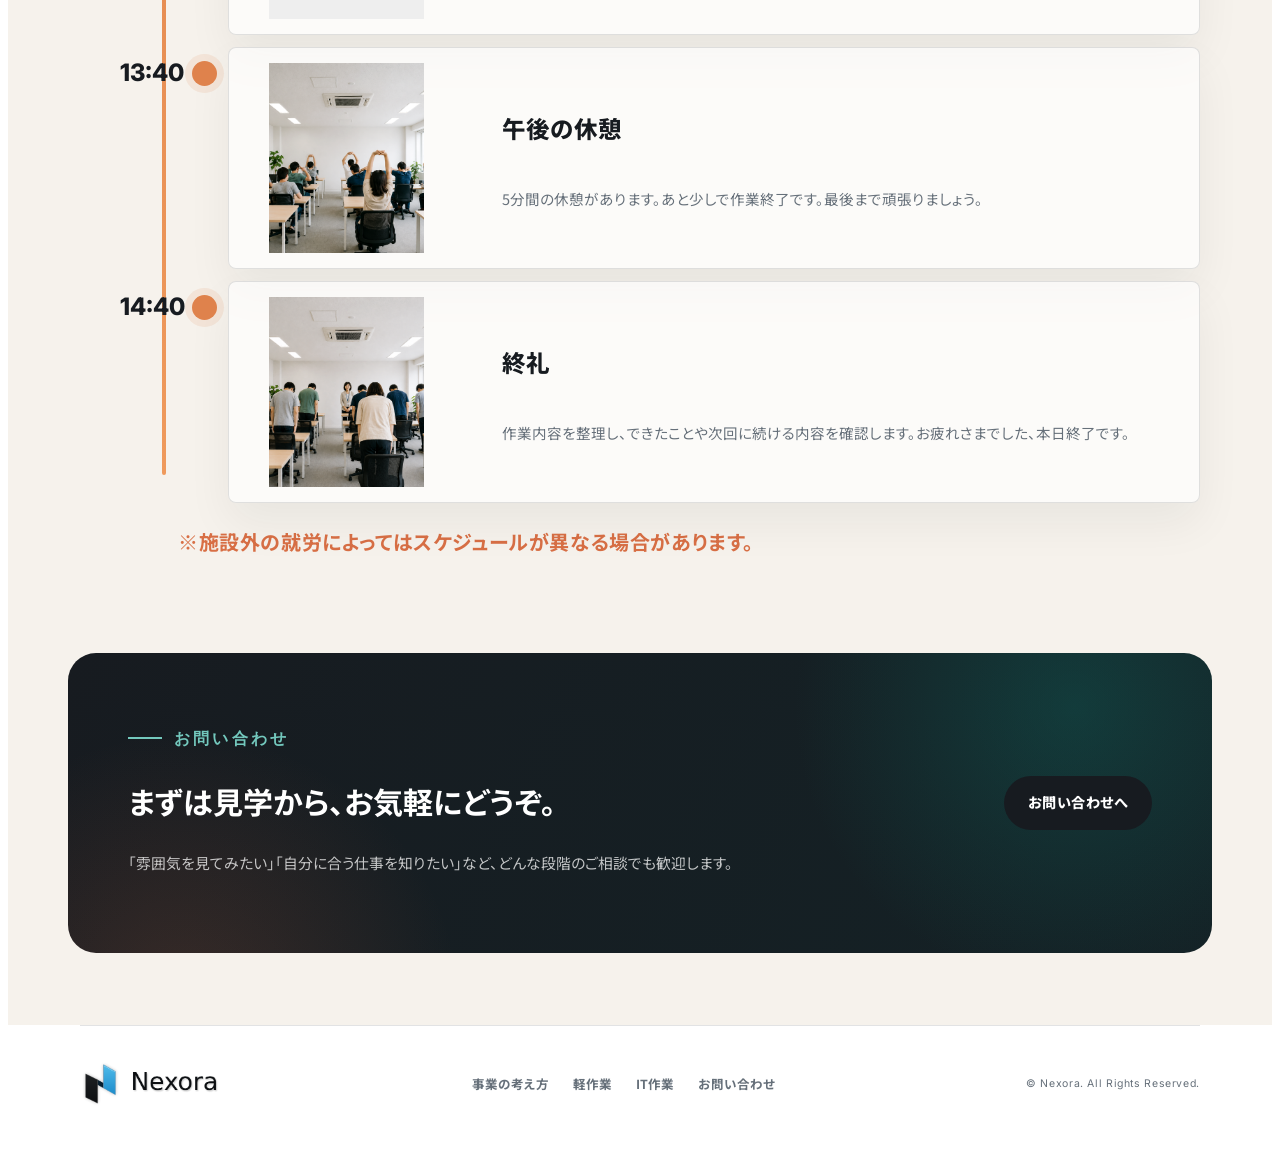
==== commit 9f16dd09: "Update Nexora branding" ====
--- a/business.html
+++ b/business.html
@@ -3,8 +3,8 @@
   <head>
     <meta charset="UTF-8" />
     <meta name="viewport" content="width=device-width, initial-scale=1.0" />
-    <title>事業内容 | 就労継続支援A型 株式会社Nexora</title>
-    <meta name="description" content="株式会社Nexoraの事業内容。就労継続支援A型事業所として、軽作業、IT作業、1日の流れをご紹介します。" />
+    <title>事業内容 | 就労継続支援A型 Nexora</title>
+    <meta name="description" content="Nexoraの事業内容。就労継続支援A型事業所として、軽作業、IT作業、1日の流れをご紹介します。" />
     <link rel="preconnect" href="https://fonts.googleapis.com" />
     <link rel="preconnect" href="https://fonts.gstatic.com" crossorigin />
     <link href="https://fonts.googleapis.com/css2?family=Inter:wght@500;600;700;800&family=Noto+Sans+JP:wght@400;500;700;800&family=Shippori+Mincho:wght@500;600;700&display=swap" rel="stylesheet" />
@@ -15,8 +15,8 @@
   <body class="home_page">
     <header class="header">
       <div class="header_inner">
-        <a href="index.html" class="logo" aria-label="株式会社Nexora トップページ">
-          <img src="img/nexora_最新(4：1).png" alt="Nexora" />
+        <a href="index.html" class="logo" aria-label="Nexora トップページ">
+          <img src="img/ロゴ.png" alt="Nexora" />
         </a>
         <div class="header_actions">
           <a href="business.html" class="nav_link nav_menu">事業内容</a>
@@ -356,7 +356,7 @@
     </main>
 
     <footer class="site_footer">
-      <a class="footer_logo" href="index.html"><img src="/img/nexora_最新(4：1).png" alt="Nexora" /></a>
+      <a class="footer_logo" href="index.html"><img src="img/ロゴ.png" alt="Nexora" /></a>
       <nav class="footer_nav" aria-label="フッターナビゲーション">
         <a href="#overview">事業の考え方</a>
         <a href="#light-work">軽作業</a>
--- a/css/style.css
+++ b/css/style.css
@@ -47,3 +47,16 @@
   opacity: 1;
   transform: none;
 }
+
+.js_soft_reveal_left {
+  opacity: 0;
+  transform: translateX(-8rem);
+  transition:
+    opacity 0.7s ease,
+    transform 0.8s ease;
+}
+
+.js_soft_reveal_left.is_visible {
+  opacity: 1;
+  transform: none;
+}
--- a/css/business.css
+++ b/css/business.css
@@ -601,12 +601,9 @@
   top: 2.4rem;
   left: 0;
   z-index: 0;
-  display: flex;
+  display: flex; /*自分の子要素を横並びにするとき*/
   gap: 9rem;
-  width: max-content;
   animation: flow-ribbons 18s linear infinite;
-  will-change: transform;
-  pointer-events: none;
 }
 
 .overview_flow_ribbons span {
@@ -617,9 +614,21 @@
   box-shadow: 0 1.2rem 3rem rgba(23, 27, 32, 0.04);
 }
 
+/* これが２行になる仕組み　spanの偶数を下に移動させる。 */
 .overview_flow_ribbons span:nth-child(even) {
   transform: translateY(5.2rem);
   background: rgba(255, 255, 255, 0.34);
+}
+
+@keyframes flow-ribbons {
+  from {
+    /* これをいれるだけtranslate3d　でGPUが処理して軽くなるらしい */
+    transform: translate3d(0, 0, 0);
+  }
+  to {
+    /* 親要素の幅34rem分だけ左に移動させる。これで、spanがちょうど次のspanの位置に来るので、途切れずに流れるようになる。 */
+    transform: translate3d(-34rem, 0, 0);
+  }
 }
 
 /* 写真カードが左に流れ続けるトラック */
@@ -709,15 +718,6 @@
   letter-spacing: 0;
 }
 
-@keyframes flow-ribbons {
-  from {
-    transform: translate3d(0, 0, 0);
-  }
-  to {
-    transform: translate3d(-34rem, 0, 0);
-  }
-}
-
 @keyframes flow-gallery {
   from {
     transform: translate3d(0, 0, 0);
@@ -1300,53 +1300,6 @@
 }
 
 /* ┌─────────────────────────────────────────┐
-   │ アニメーション軽減（アクセシビリティ）      │
-   └─────────────────────────────────────────┘ */
-@media (prefers-reduced-motion: reduce) {
-  *,
-  *::before,
-  *::after {
-    scroll-behavior: auto !important;
-    animation-duration: 0.01ms !important;
-    transition-duration: 0.01ms !important;
-  }
-
-  .business_hero .section_label,
-  .business_hero h1,
-  .business_hero_lead,
-  .business_hero_actions,
-  .daily_item {
-    opacity: 1;
-    transform: none;
-    animation: none !important;
-  }
-
-  .business_hero_media {
-    opacity: var(--hero-media-opacity);
-    transform: none;
-    animation: none !important;
-  }
-
-  .business_hero_media img {
-    transform: none;
-    animation: none !important;
-  }
-
-  .business_marker {
-    background-size: 100% 0.28em;
-    animation: none !important;
-  }
-
-  /* ギャラリーはゆっくりにするだけで止めない */
-  .overview_flow_ribbons {
-    animation: flow-ribbons 42s linear infinite !important;
-  }
-  .overview_flow_track {
-    animation: flow-gallery 48s linear infinite !important;
-  }
-}
-
-/* ┌─────────────────────────────────────────┐
    │ タブレット（1100px以下）                  │
    └─────────────────────────────────────────┘ */
 @media screen and (max-width: 1100px) {
@@ -1413,6 +1366,28 @@
     padding: 10.5rem 1.8rem 6rem;
   }
 
+  .business_hero_title {
+    font-size: 3.8rem;
+    line-height: 1.5;
+  }
+
+  .section_head h2 {
+    font-size: 2.4rem;
+  }
+
+  .cta_inner h2 {
+    font-size: 2.2rem;
+  }
+
+  .daily_message {
+    padding-left: 0;
+    font-size: 1.7rem;
+  }
+
+  .overview_flow_message {
+    font-size: 2.2rem;
+  }
+
   .business_hero::after {
     background: linear-gradient(90deg, rgba(246, 242, 236, 0.98), rgba(246, 242, 236, 0.9));
   }
